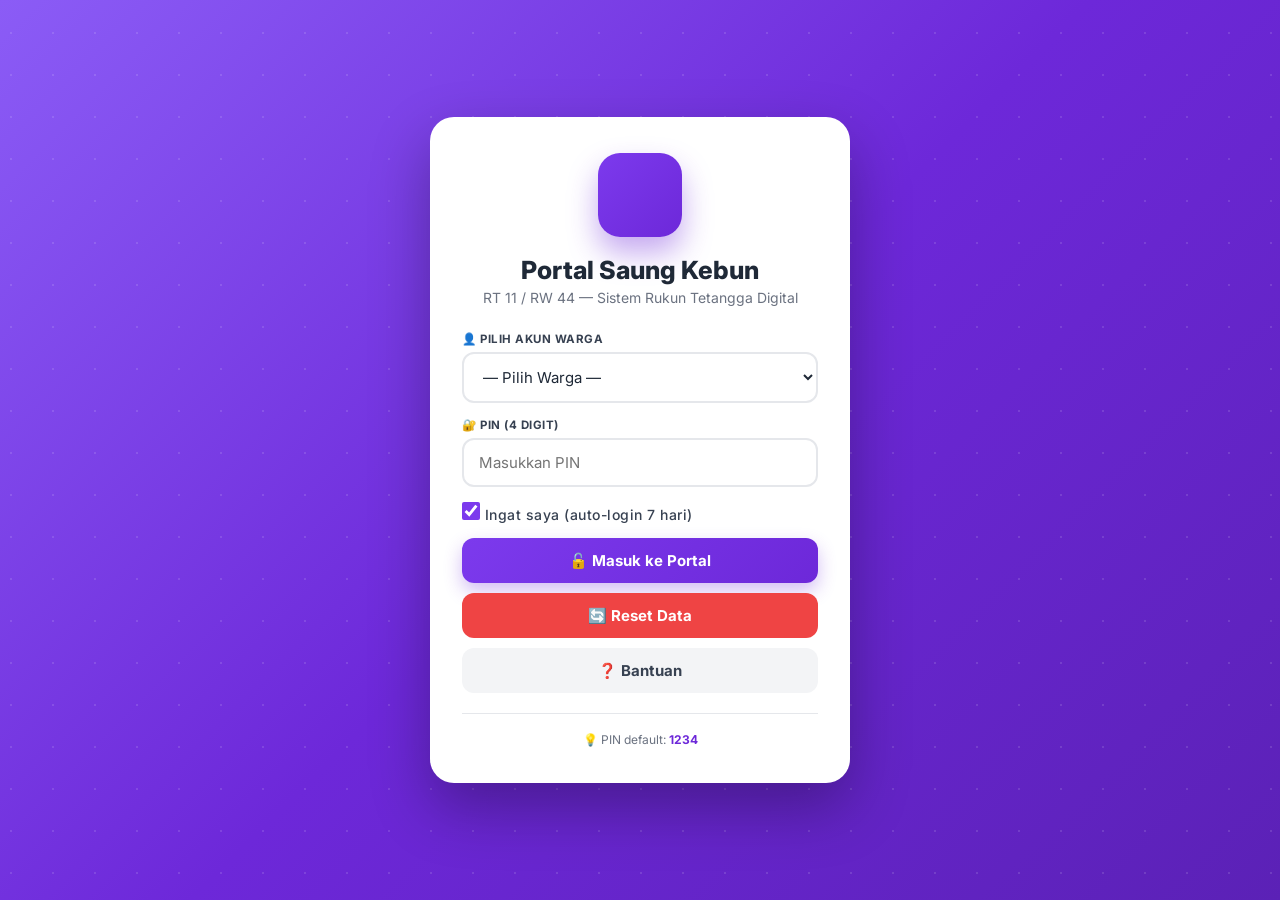
==== portal.html @ eb67bf12 "Update portal RT v4" ====
<!DOCTYPE html>
<html lang="id">
<head>
<meta charset="utf-8">
<meta name="viewport" content="width=device-width, initial-scale=1.0">
<title>Portal Saung Kebun RT 11 RW 44</title>
<link href="https://fonts.googleapis.com/css2?family=Inter:wght@400;500;600;700;800&display=swap" rel="stylesheet">
<style>
*{margin:0;padding:0;box-sizing:border-box}
:root{--p:#7C3AED;--pd:#6D28D9;--pdd:#5B21B6;--pt:#EDE9FE;--pt2:#F5F3FF;--ink:#1F2937;--ink2:#374151;--muted:#6B7280;--muted2:#9CA3AF;--line:#E5E7EB;--line2:#F3F4F6;--bg:#F4F4F8;--card:#fff;--green:#10B981;--red:#EF4444;--blue:#3B82F6;--sbw:250px}
body{font-family:'Inter',sans-serif;background:var(--bg);color:var(--ink);min-height:100vh}
button{font-family:inherit;cursor:pointer}
input,select,textarea{font-family:inherit}

/* LOGIN */
.login-page{min-height:100vh;display:flex;align-items:center;justify-content:center;background:linear-gradient(135deg,#8B5CF6,#6D28D9,#5B21B6);padding:20px;position:relative;overflow:hidden}
.login-page::before{content:"";position:absolute;inset:-50%;background:radial-gradient(circle,rgba(255,255,255,.12) 1px,transparent 1px);background-size:42px 42px;animation:gm 18s linear infinite}
@keyframes gm{to{transform:translate(42px,42px)}}
.login-container{position:relative;z-index:1;background:#fff;border-radius:24px;padding:36px 32px;max-width:420px;width:100%;box-shadow:0 25px 60px rgba(0,0,0,.3);animation:pop .5s}
@keyframes pop{from{opacity:0;transform:translateY(24px)}to{opacity:1;transform:none}}
.login-logo{width:84px;height:84px;background:linear-gradient(135deg,var(--p),var(--pd));border-radius:22px;display:flex;align-items:center;justify-content:center;margin:0 auto 18px;font-size:42px;box-shadow:0 16px 30px rgba(109,40,217,.4)}
.login-header{text-align:center;margin-bottom:26px}
.login-header h1{font-size:25px;font-weight:800}
.login-header p{color:var(--muted);font-size:14px;margin-top:4px}
.login-footer{text-align:center;margin-top:20px;padding-top:18px;border-top:1px solid var(--line);font-size:12px;color:var(--muted)}
.login-footer b{color:var(--pd)}

/* FORM */
.form-group{margin-bottom:15px}
.form-group label{display:block;font-size:11.5px;font-weight:700;color:var(--ink2);margin-bottom:6px;text-transform:uppercase;letter-spacing:.5px}
.form-group select,.form-group input,.form-group textarea{width:100%;padding:13px 15px;border:2px solid var(--line);border-radius:12px;font-size:15px;background:#fff;color:var(--ink)}
.form-group textarea{resize:vertical;min-height:60px}
.form-group select:focus,.form-group input:focus,.form-group textarea:focus{outline:none;border-color:var(--p);box-shadow:0 0 0 3px rgba(124,58,237,.15)}
.form-row{display:grid;grid-template-columns:1fr 1fr;gap:12px}
.check-label{display:flex;align-items:center;gap:9px;text-transform:none!important;font-size:14px!important;font-weight:500!important;color:var(--ink2)!important;cursor:pointer}
.check-label input{width:18px;height:18px;accent-color:var(--p)}
.btn{padding:13px 20px;border:none;border-radius:12px;font-weight:700;font-size:15px;display:inline-flex;align-items:center;justify-content:center;gap:8px;transition:all .2s}
.btn:active{transform:scale(.98)}
.btn-primary{background:linear-gradient(135deg,var(--p),var(--pd));color:#fff;box-shadow:0 8px 18px rgba(109,40,217,.3)}
.btn-danger{background:var(--red);color:#fff}
.btn-secondary{background:var(--line2);color:var(--ink2)}
.btn-success{background:var(--green);color:#fff}
.btn-warning{background:var(--p);color:#fff}
.btn-sm{padding:8px 14px;font-size:12.5px;border-radius:10px}
.btn-block{width:100%}

/* LAYOUT */
.app{display:grid;grid-template-columns:var(--sbw) 1fr;grid-template-rows:auto 1fr;min-height:100vh}
.header{grid-column:1/-1;background:linear-gradient(135deg,var(--p),var(--pd),var(--pdd));color:#fff;padding:20px 28px;display:flex;justify-content:space-between;align-items:center;box-shadow:0 4px 12px rgba(109,40,217,.2);position:relative;overflow:hidden}
.header::before{content:"";position:absolute;top:-60px;right:-40px;width:220px;height:220px;border-radius:50%;background:rgba(255,255,255,.1)}
.header-left h1{font-size:22px;font-weight:800;margin-bottom:4px;position:relative}
.header-left p{font-size:13px;opacity:.95;font-weight:600;position:relative}
.header-left .loc{font-size:12px;opacity:.88;margin-top:2px;position:relative}
.notif-btn{width:44px;height:44px;background:rgba(255,255,255,.2);backdrop-filter:blur(10px);border:none;border-radius:12px;font-size:22px;cursor:pointer;position:relative}
.notif-btn .badge{position:absolute;top:-4px;right:-4px;background:var(--red);color:#fff;width:20px;height:20px;border-radius:50%;font-size:11px;font-weight:800;display:none;align-items:center;justify-content:center;border:2px solid var(--pd)}
.notif-btn .badge.show{display:flex}

.sidebar{background:#fff;border-right:1px solid var(--line);padding:20px 0;overflow-y:auto;grid-row:2}
.sidebar-header{padding:0 20px 16px;border-bottom:1px solid var(--line);margin-bottom:12px}
.sidebar-header h2{font-size:18px;font-weight:800}
.sidebar-header p{font-size:12px;color:var(--muted);margin-top:2px}
.menu-item{display:flex;align-items:center;gap:12px;padding:12px 20px;cursor:pointer;color:var(--muted);font-weight:600;font-size:14px;transition:all .15s}
.menu-item:hover{background:var(--pt2);color:var(--ink)}
.menu-item.active{background:var(--pt);color:var(--pdd);border-right:3px solid var(--p)}
.menu-item .icon{font-size:18px;width:22px;text-align:center}

.content{padding:24px 28px;overflow-y:auto;background:var(--bg);grid-row:2}

/* CARD */
.card{background:var(--card);border-radius:16px;padding:22px;margin-bottom:16px;box-shadow:0 2px 8px rgba(0,0,0,.04);border:1px solid #ECECF3}
.card-header{display:flex;justify-content:space-between;align-items:center;margin-bottom:16px;flex-wrap:wrap;gap:10px}
.card-header h3{font-size:17px;font-weight:700;display:flex;align-items:center;gap:8px}
.card-header .link{font-size:13px;color:var(--pd);font-weight:700;cursor:pointer}
.section-title{font-size:15px;font-weight:800;color:var(--ink);margin:20px 0 12px;display:flex;align-items:center;gap:8px}
.section-title::before{content:"";width:4px;height:18px;background:linear-gradient(180deg,var(--p),var(--pdd));border-radius:3px}
.form-box{border:1px dashed #C4B5FD;border-radius:14px;padding:16px;background:var(--pt2);margin-bottom:16px}

/* FINANCE GRID */
.finance-grid{display:grid;grid-template-columns:repeat(3,1fr);gap:12px}
.finance-item{padding:16px;border-radius:12px;border:1px solid transparent}
.finance-item.green{background:#F0FDF4;border-color:#BBF7D0}
.finance-item.blue{background:#EFF6FF;border-color:#BFDBFE}
.finance-item.orange{background:#FFF7ED;border-color:#FED7AA}
.finance-item.purple{background:var(--pt);border-color:#DDD6FE}
.finance-item.red{background:#FEF2F2;border-color:#FECACA}
.finance-item .label{font-size:11px;color:var(--muted);font-weight:700;text-transform:uppercase;margin-bottom:6px}
.finance-item .value{font-size:20px;font-weight:800;color:var(--ink)}
.finance-item .icon{font-size:28px;margin-top:8px}

/* MENU GRID */
.menu-grid{display:grid;grid-template-columns:repeat(5,1fr);gap:12px}
.menu-box{display:flex;flex-direction:column;align-items:center;gap:8px;padding:16px 8px;background:#fff;border:1px solid var(--line);border-radius:14px;cursor:pointer;transition:all .2s}
.menu-box:hover{transform:translateY(-3px);box-shadow:0 6px 16px rgba(0,0,0,.08);border-color:#C4B5FD}
.menu-box .mi{width:56px;height:56px;border-radius:16px;display:flex;align-items:center;justify-content:center;font-size:26px}
.menu-box span{font-size:12px;font-weight:600;color:var(--ink2)}
.mi-1{background:linear-gradient(135deg,#DBEAFE,#BFDBFE)}
.mi-2{background:linear-gradient(135deg,#D1FAE5,#A7F3D0)}
.mi-3{background:linear-gradient(135deg,#EDE9FE,#DDD6FE)}
.mi-4{background:linear-gradient(135deg,#FEE2E2,#FECACA)}
.mi-5{background:linear-gradient(135deg,#FEF3C7,#FDE68A)}
.mi-6{background:linear-gradient(135deg,#FCE7F3,#FBCFE8)}
.mi-7{background:linear-gradient(135deg,#CCFBF1,#99F6E4)}
.mi-8{background:linear-gradient(135deg,#E0E7FF,#C7D2FE)}

/* DATA ITEM */
.data-item{display:flex;align-items:center;gap:13px;padding:14px;border:1px solid var(--line);border-radius:14px;margin-bottom:10px;background:#fff;transition:all .18s}
.data-item:hover{box-shadow:0 6px 16px rgba(0,0,0,.07);border-color:#C4B5FD}
.data-avatar{width:46px;height:46px;border-radius:13px;background:linear-gradient(135deg,var(--p),var(--pd));color:#fff;display:flex;align-items:center;justify-content:center;font-weight:800;font-size:16px;flex-shrink:0}
.data-info{flex:1;min-width:0}
.data-info .name{font-size:14.5px;font-weight:700;color:var(--ink);display:flex;align-items:center;gap:6px;flex-wrap:wrap}
.data-info .detail{font-size:12px;color:var(--muted2);margin-top:2px;line-height:1.5}
.data-info .detail b{color:var(--ink2);font-weight:600}
.data-actions{display:flex;gap:6px;flex-shrink:0}
.data-actions button{padding:7px 11px;border:none;border-radius:9px;font-size:13px;font-weight:700}
.btn-edit{background:#EDE9FE;color:var(--pdd)}
.btn-del{background:#FEE2E2;color:#DC2626}
.pin-tag{font-size:9.5px;color:var(--green);font-weight:800;background:#D1FAE5;padding:2px 7px;border-radius:8px}

/* BADGE */
.badge{display:inline-block;padding:4px 10px;border-radius:20px;font-size:11px;font-weight:700}
.b-green{background:#D1FAE5;color:#065F46}
.b-yellow{background:#FEF3C7;color:#92400E}
.b-red{background:#FEE2E2;color:#991B1B}
.b-blue{background:#DBEAFE;color:#1E40AF}
.b-gray{background:#F1F5F9;color:#475569}
.b-purple{background:var(--pt);color:var(--pdd)}

/* ROW */
.row-item{display:flex;justify-content:space-between;align-items:center;padding:13px 0;border-bottom:1px solid var(--line2)}
.row-item:last-child{border-bottom:none}
.row-item .ri-title{font-size:14px;font-weight:600}
.row-item .ri-meta{font-size:12px;color:var(--muted2);margin-top:2px}
.row-item .ri-amt{font-weight:800;font-size:14.5px}
.amt-in{color:var(--green)}.amt-out{color:var(--red)}

/* VOTING */
.voting-option{padding:11px 14px;background:#FAFAFF;border:2px solid var(--line);border-radius:11px;margin-bottom:7px;cursor:pointer;display:flex;justify-content:space-between;align-items:center}
.voting-option:hover{border-color:var(--p);background:var(--pt)}
.vbar{height:7px;background:#E5E7EB;border-radius:4px;overflow:hidden;margin:0 0 9px}
.vbar>div{height:100%;background:linear-gradient(90deg,var(--p),var(--pd));transition:width .6s}

/* PROGRESS */
.progress{height:10px;background:#E5E7EB;border-radius:5px;overflow:hidden;margin-top:10px}
.progress>div{height:100%;background:linear-gradient(90deg,var(--p),var(--pd));transition:width .8s}

/* EMPTY */
.empty{text-align:center;padding:46px 20px;color:var(--muted2)}
.empty-icon{font-size:50px;margin-bottom:12px;opacity:.45}

/* TOAST */
.toast{position:fixed;top:22px;left:50%;transform:translateX(-50%) translateY(-130px);background:var(--pd);color:#fff;padding:14px 24px;border-radius:13px;font-size:14px;font-weight:700;z-index:4000;opacity:0;transition:all .4s;box-shadow:0 14px 30px rgba(0,0,0,.25);max-width:90vw;text-align:center}
.toast.show{opacity:1;transform:translateX(-50%) translateY(0)}
.toast.error{background:var(--red)}.toast.info{background:var(--blue)}

/* MODAL */
.modal{position:fixed;inset:0;background:rgba(15,23,42,.55);backdrop-filter:blur(6px);display:none;align-items:center;justify-content:center;z-index:1000;padding:18px}
.modal.active{display:flex}
.modal-content{background:#fff;border-radius:22px;padding:24px;max-width:520px;width:100%;max-height:88vh;overflow-y:auto;animation:ms .3s}
@keyframes ms{from{opacity:0;transform:translateY(26px)}to{opacity:1;transform:none}}
.modal-header{display:flex;justify-content:space-between;align-items:center;margin-bottom:18px}
.modal-header h3{font-size:18px;font-weight:800}
.modal-close{background:var(--line2);border:none;width:34px;height:34px;border-radius:50%;font-size:17px;color:var(--ink2)}

/* INFO BOX */
.info-box{background:var(--pt);border:1px solid #DDD6FE;border-radius:14px;padding:16px;margin-bottom:16px}
.info-box.green{background:#F0FDF4;border-color:#BBF7D0}
.info-box-header{display:flex;justify-content:space-between;align-items:center;margin-bottom:10px;flex-wrap:wrap;gap:8px}
.info-box-header h4{font-size:14px;font-weight:700}
.info-box-header button{background:#fff;border:1px solid #DDD6FE;padding:6px 12px;border-radius:8px;font-size:11px;font-weight:700;color:var(--pd)}
.bank-info{background:#fff;border-radius:10px;padding:12px 14px;border:1px solid #DDD6FE}
.bank-info .bn{font-size:12px;color:var(--muted)}
.bank-info .acc{font-size:17px;font-weight:800;font-family:'Courier New',monospace}
.bank-info .an{font-size:12px;color:var(--muted);margin-top:3px}
.info-box .note{font-size:11.5px;color:var(--muted);margin-top:8px}

/* SEARCH */
.search-box{position:relative;margin-bottom:14px}
.search-box input{width:100%;padding:12px 16px 12px 44px;border:2px solid var(--line);border-radius:12px;font-size:14px}
.search-box input:focus{outline:none;border-color:var(--p)}
.search-box .si{position:absolute;left:15px;top:50%;transform:translateY(-50%);font-size:17px;opacity:.5}

/* FILTER/ACTION */
.filter-row{display:flex;gap:8px;margin-bottom:14px;flex-wrap:wrap}
.filter-row select{flex:1;min-width:140px;padding:11px 12px;border:2px solid var(--line);border-radius:11px;font-size:13px;background:#fff}
.action-row{display:flex;gap:8px;margin-bottom:18px;flex-wrap:wrap}
.action-btn{flex:1;min-width:110px;padding:12px;border:none;border-radius:11px;font-weight:700;font-size:13px;display:flex;align-items:center;justify-content:center;gap:6px}
.action-btn:active{transform:scale(.96)}
.action-btn.add{background:linear-gradient(135deg,var(--p),var(--pd));color:#fff}
.action-btn.reset{background:var(--line2);color:var(--ink2)}
.action-btn.pdf{background:var(--red);color:#fff}

/* PHOTO UPLOAD */
.photo-upload-area{border:2px dashed #C4B5FD;border-radius:12px;padding:18px;text-align:center;cursor:pointer;background:#fff}
.photo-upload-area:hover{border-color:var(--p);background:var(--pt2)}
.photo-upload-area input{display:none}
.photo-upload-area .ui{font-size:30px;margin-bottom:6px}
.photo-upload-area .ut{font-size:13px;color:var(--muted);font-weight:600}
.photo-preview-grid{display:grid;grid-template-columns:repeat(auto-fill,minmax(90px,1fr));gap:10px;margin-top:12px}
.photo-preview-item{position:relative;aspect-ratio:1;border-radius:10px;overflow:hidden;border:2px solid var(--line)}
.photo-preview-item img{width:100%;height:100%;object-fit:cover;cursor:pointer}
.photo-preview-item .rp{position:absolute;top:4px;right:4px;width:24px;height:24px;background:var(--red);color:#fff;border:none;border-radius:50%;font-size:13px;font-weight:700}
.photo-count{font-size:11px;color:var(--muted);margin-top:8px;font-weight:600}

/* RIWAYAT STATS */
.riwayat-stats{display:grid;grid-template-columns:repeat(3,1fr);gap:10px;margin-bottom:16px}
.riwayat-stat{padding:12px;border-radius:12px;text-align:center}
.riwayat-stat .rv{font-size:18px;font-weight:800}
.riwayat-stat .rl{font-size:10px;color:var(--muted);font-weight:700;text-transform:uppercase;margin-top:2px}
.riwayat-stat.green{background:#F0FDF4;border:1px solid #BBF7D0}
.riwayat-stat.yellow{background:#FFFBEB;border:1px solid #FDE68A}
.riwayat-stat.red{background:#FEF2F2;border:1px solid #FECACA}

/* QRIS BOX */
.qris-box{background:#fff;border:2px dashed #C4B5FD;border-radius:14px;padding:20px;text-align:center;margin:12px 0}
.qris-box img{max-width:200px;max-height:200px;border-radius:10px}

/* PAGE */
.page{display:none}
.page.active{display:block;animation:fadein .25s}
@keyframes fadein{from{opacity:0;transform:translateY(6px)}to{opacity:1;transform:none}}

/* LIGHTBOX */
.lightbox{position:fixed;inset:0;background:rgba(0,0,0,.92);display:none;align-items:center;justify-content:center;z-index:6000;padding:20px}
.lightbox.active{display:flex}
.lightbox img{max-width:100%;max-height:88vh;border-radius:14px}
.lightbox .lb-close{position:absolute;top:18px;right:18px;background:#fff;border:none;padding:10px 18px;border-radius:10px;font-weight:800}

/* LOADING */
.loading{position:fixed;inset:0;background:var(--bg);display:flex;align-items:center;justify-content:center;z-index:5000;flex-direction:column}
.spinner{width:50px;height:50px;border:4px solid var(--pt);border-top-color:var(--p);border-radius:50%;animation:sp .9s linear infinite}
@keyframes sp{to{transform:rotate(360deg)}}

/* RESPONSIVE */
@media(max-width:900px){
  .app{grid-template-columns:1fr}
  .sidebar{display:none}
  .finance-grid{grid-template-columns:1fr 1fr}
  .menu-grid{grid-template-columns:repeat(3,1fr)}
  .header{padding:16px}
  .header-left h1{font-size:18px}
  .content{padding:16px}
}
@media(max-width:500px){
  .finance-grid{grid-template-columns:1fr}
  .menu-grid{grid-template-columns:repeat(2,1fr)}
  .form-row{grid-template-columns:1fr}
  .riwayat-stats{grid-template-columns:1fr}
}

@media print{
  .sidebar,.notif-btn,.action-row,.filter-row,.search-box,.info-box,.data-actions,.toast,.modal,.form-box{display:none!important}
  body,.app,.content{background:#fff!important}
  .header{background:#fff!important;color:#000!important;border-bottom:2px solid #000;padding:0 0 12px!important}
  .card{box-shadow:none!important;border:1px solid #ddd!important;break-inside:avoid}
  .content{padding:0!important;max-width:100%!important}
}
</style>
</head>
<body>

<!-- LOGIN -->
<div class="login-page" id="loginPage">
  <div class="login-container">
    <div class="login-logo">️</div>
    <div class="login-header"><h1>Portal Saung Kebun</h1><p>RT 11 / RW 44 — Sistem Rukun Tetangga Digital</p></div>
    <div class="form-group"><label>👤 Pilih Akun Warga</label><select id="loginWarga"><option value="">— Memuat —</option></select></div>
    <div class="form-group"><label>🔐 PIN (4 digit)</label><input type="password" id="loginPin" placeholder="Masukkan PIN" maxlength="4" inputmode="numeric" oninput="this.value=this.value.replace(/[^0-9]/g,'')"></div>
    <div class="form-group"><label class="check-label"><input type="checkbox" id="rememberMe" checked> Ingat saya (auto-login 7 hari)</label></div>
    <button class="btn btn-primary btn-block" onclick="doLogin()">🔓 Masuk ke Portal</button>
    <button class="btn btn-danger btn-block" style="margin-top:10px" onclick="resetData()">🔄 Reset Data</button>
    <button class="btn btn-secondary btn-block" style="margin-top:10px" onclick="showHelp()">❓ Bantuan</button>
    <div class="login-footer">💡 PIN default: <b>1234</b></div>
  </div>
</div>

<!-- APP -->
<div class="app" id="app" style="display:none">
  <div class="header">
    <div class="header-left">
      <h1 id="hRole">—</h1>
      <p id="hName">—</p>
      <div class="loc"> Saung Kebun · RT 11 / RW 44</div>
    </div>
    <button class="notif-btn" onclick="showNotif()">🔔<span class="badge" id="notifBadge">0</span></button>
  </div>

  <div class="sidebar">
    <div class="sidebar-header"><h2>️ Saung Kebun</h2><p>RT 11 / RW 44</p></div>
    <div class="menu-item active" data-page="home" onclick="showPage('home',this)"><span class="icon">🏠</span>Beranda</div>
    <div class="menu-item" data-page="warga" onclick="showPage('warga',this)"><span class="icon">👥</span>Warga</div>
    <div class="menu-item" data-page="iuran" onclick="showPage('iuran',this)"><span class="icon">✅</span>Iuran</div>
    <div class="menu-item" data-page="keuangan" onclick="showPage('keuangan',this)"><span class="icon">💰</span>Keuangan</div>
    <div class="menu-item" data-page="setoran" onclick="showPage('setoran',this)"><span class="icon"></span>Setoran</div>
    <div class="menu-item" data-page="pengumuman" onclick="showPage('pengumuman',this)"><span class="icon">📢</span>Pengumuman</div>
    <div class="menu-item" data-page="pengaduan" onclick="showPage('pengaduan',this)"><span class="icon">🚨</span>Pengaduan</div>
    <div class="menu-item" data-page="ronda" onclick="showPage('ronda',this)"><span class="icon">️</span>Ronda</div>
    <div class="menu-item" data-page="surat" onclick="showPage('surat',this)"><span class="icon">✉️</span>Surat</div>
    <div class="menu-item" data-page="tamu" onclick="showPage('tamu',this)"><span class="icon"></span>Tamu</div>
    <div class="menu-item" data-page="voting" onclick="showPage('voting',this)"><span class="icon">🗳️</span>Voting</div>
    <div class="menu-item" data-page="akun" onclick="showPage('akun',this)"><span class="icon">⚙️</span>Akun</div>
  </div>

  <div class="content" id="content">

    <!-- BERANDA -->
    <div class="page active" id="page-home">
      <div class="card">
        <div style="display:flex;justify-content:space-between;align-items:flex-start;gap:14px">
          <div style="flex:1">
            <span class="badge b-purple" id="annCategory">Pengumuman</span>
            <h2 style="font-size:20px;font-weight:800;margin:10px 0" id="annTitle">—</h2>
            <p style="font-size:14px;color:#6B7280;line-height:1.6;margin-bottom:12px" id="annDesc">—</p>
            <div style="font-size:12px;color:#9CA3AF;font-weight:600" id="annDate">—</div>
          </div>
          <div style="font-size:52px;opacity:.18">📢</div>
        </div>
        <div style="display:flex;justify-content:flex-end;margin-top:14px;padding-top:14px;border-top:1px solid var(--line2)">
          <button class="btn btn-sm btn-warning" onclick="showAnnouncementDetail()">Lihat Detail →</button>
        </div>
      </div>

      <div class="card">
        <div class="card-header"><h3>💰 Ringkasan Keuangan</h3><span class="link" onclick="showPage('keuangan',document.querySelector('[data-page=keuangan]'))">Laporan →</span></div>
        <div class="finance-grid">
          <div class="finance-item green"><div class="label">Saldo Kas</div><div class="value" id="hSaldo">Rp 0</div><div class="icon">💵</div></div>
          <div class="finance-item blue"><div class="label">Pemasukan</div><div class="value" id="hMasuk">Rp 0</div><div class="icon">⬆️</div></div>
          <div class="finance-item orange"><div class="label">Pengeluaran</div><div class="value" id="hKeluar">Rp 0</div><div class="icon">⬇️</div></div>
        </div>
      </div>

      <div class="card">
        <div class="card-header"><h3>📊 Statistik Warga</h3></div>
        <div class="finance-grid">
          <div class="finance-item purple"><div class="label">Total Warga</div><div class="value" id="hWarga">0</div><div class="icon">👥</div></div>
          <div class="finance-item green"><div class="label">Iuran Lunas</div><div class="value" id="hIuran">0/0</div><div class="icon">✅</div></div>
          <div class="finance-item red"><div class="label">Pengaduan Aktif</div><div class="value" id="hLapor">0</div><div class="icon">🚨</div></div>
        </div>
        <div style="margin-top:14px">
          <div style="display:flex;justify-content:space-between;font-size:12px;font-weight:700;color:var(--ink2);margin-bottom:6px"><span>Progress Iuran Bulan Ini</span><span id="hIuranPct">0%</span></div>
          <div class="progress"><div id="hIuranBar" style="width:0%"></div></div>
        </div>
      </div>

      <div class="section-title">Menu Cepat</div>
      <div class="menu-grid" id="homeMenu"></div>
    </div>

    <!-- WARGA -->
    <div class="page" id="page-warga">
      <div class="card">
        <div class="card-header"><h3> Data Warga <span class="badge b-blue" id="wargaCount">0</span></h3><button class="btn btn-sm btn-primary" onclick="showWargaForm()">＋ Tambah</button></div>
        <div class="search-box"><span class="si">🔍</span><input type="text" id="searchWarga" placeholder="Cari nama, blok, jabatan..." oninput="renderWargaList()"></div>
        <div id="wargaList"></div>
      </div>
    </div>

    <!-- IURAN -->
    <div class="page" id="page-iuran">
      <div class="card">
        <div class="card-header"><h3>✅ Status Iuran Warga</h3><button class="btn btn-sm btn-secondary" onclick="ubahNominalIuran()">✏️ Ubah Nominal</button></div>
        <div class="info-box green">
          <div class="info-box-header"><h4>💡 Info</h4><button onclick="showPage('setoran',document.querySelector('[data-page=setoran]'))">💰 Setor</button></div>
          <p class="note">Nominal: <b id="iuranNominalLabel">Rp 50.000</b>/bulan</p>
        </div>
        <div class="filter-row"><select id="iuranBulan" onchange="renderIuranList()"></select></div>
        <div id="iuranList"></div>
      </div>
    </div>

    <!-- KEUANGAN -->
    <div class="page" id="page-keuangan">
      <div class="card">
        <div class="card-header"><h3>💰 Keuangan</h3><span class="link" onclick="showRekeningSettings()" id="rekeningLink" style="display:none">⚙️ Pengaturan Rekening</span></div>
        <div class="filter-row">
          <select id="filterBulan" onchange="applyFilter()"></select>
          <select id="filterPeriode" onchange="applyFilter()"><option value="bulan">Per Bulan</option><option value="semua">Semua</option></select>
        </div>
        <div class="action-row">
          <button class="action-btn add" onclick="showTambahTransaksi()">＋ Tambah</button>
          <button class="action-btn reset" onclick="resetFilter()">🔄 Reset</button>
          <button class="action-btn pdf" onclick="window.print()">📄 PDF</button>
        </div>
        <div class="info-box">
          <div class="info-box-header"><h4>💳 Rekening Iuran</h4><button onclick="salinRekening()"> Salin</button></div>
          <div class="bank-info"><div class="bn" id="bankName">Bank Mandiri</div><div class="acc" id="bankAcc">123-00-456789-0</div><div class="an" id="bankAn">A/N Kas RT 11 Saung Kebun</div></div>
          <div id="qrisDisplay" style="display:none;margin-top:10px"><div style="font-size:12px;color:var(--muted);margin-bottom:6px">QRIS:</div><img id="qrisImg" style="max-width:150px;border-radius:8px"></div>
        </div>
        <div class="finance-grid">
          <div class="finance-item green"><div class="label">Saldo</div><div class="value" id="kSaldo">Rp 0</div></div>
          <div class="finance-item blue"><div class="label">Masuk</div><div class="value" id="kMasuk">Rp 0</div></div>
          <div class="finance-item orange"><div class="label">Keluar</div><div class="value" id="kKeluar">Rp 0</div></div>
        </div>
      </div>
      <div class="card"><div class="card-header"><h3>📊 Mutasi Kas</h3></div><div id="mutasiList"></div></div>
    </div>

    <!-- SETORAN -->
    <div class="page" id="page-setoran">
      <div class="card">
        <div class="card-header"><h3>📤 Setoran Online</h3></div>
        <div class="info-box">
          <div class="info-box-header"><h4>💳 Transfer</h4><button onclick="salinRekening()">📋 Salin</button></div>
          <div class="bank-info"><div class="bn" id="bankName2">Bank Mandiri</div><div class="acc" id="bankAcc2">123-00-456789-0</div><div class="an" id="bankAn2">A/N Kas RT 11</div></div>
          <div id="qrisDisplay2" style="display:none;margin-top:10px"><div style="font-size:12px;color:var(--muted);margin-bottom:6px">QRIS:</div><img id="qrisImg2" style="max-width:150px;border-radius:8px"></div>
        </div>
        <div class="form-box">
          <div class="section-title" style="margin-top:0">Form Setoran</div>
          <div class="form-row">
            <div class="form-group"><label>Bulan</label><select id="setorBulan"></select></div>
            <div class="form-group"><label>Nominal</label><input type="number" id="setorNominal" value="50000" min="1000"></div>
          </div>
          <div class="form-group"><label>Metode</label><select id="setorMetode"><option>Transfer Bank</option><option>E-Wallet</option><option>QRIS</option><option>Tunai</option></select></div>
          <div class="form-group"><label>No. Referensi</label><input type="text" id="setorRef" placeholder="TRX..."></div>
          <div class="form-group">
            <label>📷 Bukti (multi-foto)</label>
            <div class="photo-upload-area" onclick="document.getElementById('setorBukti').click()">
              <div class="ui">📷</div><div class="ut">Klik untuk pilih foto</div>
              <input type="file" id="setorBukti" accept="image/*" multiple onchange="handleMultiplePhotos(this)">
            </div>
            <div class="photo-preview-grid" id="buktiPreviewGrid"></div>
            <div class="photo-count" id="photoCount">0 foto</div>
          </div>
          <div class="form-group"><label>Catatan</label><textarea id="setorCatatan" rows="2"></textarea></div>
          <button class="btn btn-primary btn-block" onclick="submitSetoran()">📤 Kirim</button>
        </div>
      </div>
      <div class="card">
        <div class="card-header"><h3>📋 Riwayat Saya</h3></div>
        <div class="riwayat-stats">
          <div class="riwayat-stat green"><div class="rv" id="rsLunas">0</div><div class="rl">OK</div></div>
          <div class="riwayat-stat yellow"><div class="rv" id="rsPending">0</div><div class="rl">Pending</div></div>
          <div class="riwayat-stat red"><div class="rv" id="rsDitolak">0</div><div class="rl">Ditolak</div></div>
        </div>
        <div id="riwayatList"></div>
      </div>
      <div class="card" id="konfirmasiCard" style="display:none">
        <div class="card-header"><h3>⏳ Konfirmasi <span class="badge b-yellow" id="pendingCount">0</span></h3></div>
        <div id="konfirmasiList"></div>
      </div>
    </div>

    <!-- PENGUMUMAN -->
    <div class="page" id="page-pengumuman">
      <div class="card">
        <div class="card-header"><h3>📢 Pengumuman</h3><button class="btn btn-sm btn-primary" onclick="showPengumumanForm()">＋ Tambah</button></div>
        <div id="pengumumanList"></div>
      </div>
    </div>

    <!-- PENGADUAN -->
    <div class="page" id="page-pengaduan">
      <div class="card">
        <div class="card-header"><h3>🚨 Pengaduan</h3><button class="btn btn-sm btn-primary" onclick="showLaporForm()">＋ Lapor</button></div>
        <div id="pengaduanList"></div>
      </div>
    </div>

    <!-- RONDA -->
    <div class="page" id="page-ronda">
      <div class="card">
        <div class="card-header"><h3>🛡️ Ronda</h3><button class="btn btn-sm btn-primary" onclick="showRondaForm()">＋ Tambah</button></div>
        <div id="rondaList"></div>
      </div>
    </div>

    <!-- SURAT -->
    <div class="page" id="page-surat">
      <div class="card">
        <div class="card-header"><h3>✉️ Surat</h3><button class="btn btn-sm btn-primary" onclick="showSuratForm()">＋ Ajukan</button></div>
        <div id="suratList"></div>
      </div>
    </div>

    <!-- TAMU -->
    <div class="page" id="page-tamu">
      <div class="card">
        <div class="card-header"><h3>👤 Tamu</h3><button class="btn btn-sm btn-primary" onclick="showTamuForm()">＋ Tambah</button></div>
        <div id="tamuList"></div>
      </div>
    </div>

    <!-- VOTING -->
    <div class="page" id="page-voting">
      <div class="card">
        <div class="card-header"><h3>🗳️ Voting</h3><button class="btn btn-sm btn-primary" onclick="showVotingForm()">＋ Buat</button></div>
        <div id="votingList"></div>
      </div>
    </div>

    <!-- AKUN -->
    <div class="page" id="page-akun">
      <div class="card">
        <div class="card-header"><h3>⚙️ Akun</h3><button class="btn btn-sm btn-secondary" onclick="editProfil()">️ Edit Profil</button></div>
        <div id="akunInfo"></div>
        <button class="btn btn-danger btn-block" style="margin-top:16px" onclick="doLogout()">🚪 Keluar</button>
      </div>
      <div class="card" id="backupCard" style="display:none">
        <div class="card-header"><h3>💾 Backup & Restore Database</h3></div>
        <p style="font-size:13px;color:var(--muted);margin-bottom:14px">Download semua data sebagai file JSON untuk backup, atau restore dari file backup.</p>
        <div style="display:flex;gap:10px;flex-wrap:wrap">
          <button class="btn btn-primary" onclick="downloadBackup()">📥 Download Backup</button>
          <button class="btn btn-secondary" onclick="document.getElementById('restoreFile').click()">📤 Restore Backup</button>
          <input type="file" id="restoreFile" accept=".json" style="display:none" onchange="restoreBackup(event)">
        </div>
      </div>
    </div>

  </div>
</div>

<div class="toast" id="toast"></div>
<div class="modal" id="modal"><div class="modal-content" id="modalContent"></div></div>
<div class="lightbox" id="lightbox" onclick="this.classList.remove('active')"><button class="lb-close" onclick="event.stopPropagation();document.getElementById('lightbox').classList.remove('active')">✕</button><img id="lightboxImg" src="" alt="bukti"></div>
<div class="loading" id="loading"><div class="spinner"></div><p>Memuat...</p></div>

<script>
/* ================= DATA DEFAULT ================= */
const defaultData={
  rt:{nama:'Portal Saung Kebun RT 11 RW 44',iuranNominal:50000,bank:{nama:'Bank Mandiri',rek:'123-00-456789-0',an:'Kas RT 11 Saung Kebun'},qris:null},
  warga:[
    {id:'W001',nama:'Dirham Rozi',blok:'A01',hp:'081234567890',gol:'Ketua RT',status:'Tetap',pekerjaan:'Wiraswasta',pin:'1234'},
    {id:'W002',nama:'Siti Rahayu',blok:'A02',hp:'081234567891',gol:'Sekretaris',status:'Tetap',pekerjaan:'Ibu Rumah Tangga',pin:'1234'},
    {id:'W003',nama:'Agus Prasetyo',blok:'A03',hp:'081234567892',gol:'Bendahara',status:'Tetap',pekerjaan:'Karyawan Swasta',pin:'1234'},
    {id:'W004',nama:'Dedi Mulyawan',blok:'A04',hp:'081234567893',gol:'Anggota Keamanan',status:'Tetap',pekerjaan:'PNS',pin:'1234'},
    {id:'W005',nama:'Rina Wulandari',blok:'A05',hp:'081234567894',gol:'Warga',status:'Tetap',pekerjaan:'Guru',pin:'1234'}
  ],
  iuran:[{id:'I001',wargaId:'W001',bulan:'2026-10',nominal:50000,status:'Lunas',tgl:'2026-10-01'},{id:'I002',wargaId:'W002',bulan:'2026-10',nominal:50000,status:'Lunas',tgl:'2026-10-02'}],
  kas:[{id:'K001',tgl:'2026-10-01',tipe:'Masuk',kat:'Iuran Warga',urai:'Iuran Oktober - Ketua RT',nominal:50000},{id:'K002',tgl:'2026-10-02',tipe:'Masuk',kat:'Iuran Warga',urai:'Iuran Oktober - Sekretaris',nominal:50000},{id:'K003',tgl:'2026-10-05',tipe:'Masuk',kat:'Donasi',urai:'Donasi warga',nominal:200000},{id:'K004',tgl:'2026-10-10',tipe:'Keluar',kat:'Kebersihan',urai:'Beli sapu',nominal:150000},{id:'K005',tgl:'2026-10-15',tipe:'Keluar',kat:'Keamanan',urai:'Lampu pos ronda',nominal:85000}],
  setoran:[],
  pengumuman:[{id:'P001',judul:'Selamat Datang',kat:'Pengumuman',isi:'Portal RT 11 RW 44 resmi diluncurkan dengan tema ungu.',tgl:'2026-10-01',pin:true,oleh:'Ketua RT'}],
  lapor:[{id:'L001',wargaId:'W005',kat:'Infrastruktur',judul:'Jalan berlubang',isi:'Lubang di blok A',status:'Baru',prio:'Sedang',tgl:'2026-10-01'}],
  tamu:[{id:'T001',nama:'Budi Santoso',asal:'Jakarta',alamat:'A01',keperluan:'Kunjungan',penjamin:'Dirham Rozi',tglMasuk:'2026-10-01',tglKeluar:'2026-10-05',status:'Selesai'}],
  surat:[{id:'S001',wargaId:'W001',jenis:'Surat Domisili',keperluan:'Sekolah anak',status:'Selesai',tgl:'2026-10-01',noSurat:'001/RT11/X/2026'}],
  voting:[{id:'V001',pertanyaan:'Kapan kerja bakti?',pilihan:[{text:'Sabtu pagi',votes:3},{text:'Minggu pagi',votes:5},{text:'Sabtu sore',votes:2}],status:'Aktif',tgl:'2026-10-01',createdBy:'W001'}],
  ronda:[{id:'R001',tgl:'2026-10-06',shift:'Malam',waktu:'22.00-02.00',petugas:'Dedi Mulyawan',blok:'A04',catatan:'Patroli rutin'}]
};

/* ================= STATE & UTIL ================= */
let appData,currentUser=null,currentPage='home',uploadedPhotos=[];
const $=id=>document.getElementById(id);
const esc=s=>String(s==null?'':s).replace(/&/g,'&amp;').replace(/</g,'&lt;').replace(/>/g,'&gt;').replace(/"/g,'&quot;');
const rp=n=>'Rp '+Number(n||0).toLocaleString('id-ID');
const BULAN=['Januari','Februari','Maret','April','Mei','Juni','Juli','Agustus','September','Oktober','November','Desember'];
const tglIndo=s=>{if(!s)return'-';const d=new Date(s);return isNaN(d)?s:d.getDate()+' '+BULAN[d.getMonth()]+' '+d.getFullYear();};
const tglPendek=s=>{if(!s)return'-';const d=new Date(s);return isNaN(d)?s:d.getDate()+' '+BULAN[d.getMonth()].slice(0,3)+' '+d.getFullYear();};
const uid=p=>p+Date.now().toString(36)+Math.random().toString(36).substr(2,5);
const today=()=>new Date().toISOString().split('T')[0];
const bulanIni=()=>{const d=new Date();return d.getFullYear()+'-'+String(d.getMonth()+1).padStart(2,'0');};
const labelBulan=k=>{if(!k)return'-';const[y,m]=k.split('-');return BULAN[+m-1]+' '+y;};
const initials=n=>String(n||'?').trim().split(/\s+/).map(x=>x[0]).join('').substr(0,2).toUpperCase();
const roleLevel=r=>({'Ketua RT':4,'Bendahara':3,'Sekretaris':3,'Anggota Keamanan':2,'Warga':1}[r]||1);
const isStaff=()=>currentUser&&roleLevel(currentUser.gol)>=3;
const isBendahara=()=>currentUser&&currentUser.gol==='Bendahara';
const emptyState=(i,t)=>`<div class="empty"><div class="empty-icon">${i}</div><p>${esc(t)}</p></div>`;
const showToast=(m,t='success')=>{const e=$('toast');e.textContent=(t==='error'?'❌ ':t==='info'?'ℹ️ ':'✅ ')+m;e.className='toast show '+t;clearTimeout(showToast._t);showToast._t=setTimeout(()=>e.className='toast',3200);};
const openModal=h=>{$('modalContent').innerHTML=h;$('modal').classList.add('active');};
const closeModal=()=>$('modal').classList.remove('active');
const viewBukti=s=>{$('lightboxImg').src=s;$('lightbox').classList.add('active');};
const loadData=()=>{try{const d=localStorage.getItem('saungkebon_v5');appData=d?JSON.parse(d):JSON.parse(JSON.stringify(defaultData));if(!d)saveData();}catch(e){appData=JSON.parse(JSON.stringify(defaultData));}};
const saveData=()=>{try{localStorage.setItem('saungkebon_v5',JSON.stringify(appData));}catch(e){}};
const normalize=()=>{if(!appData.rt)appData.rt=defaultData.rt;if(!appData.rt.bank)appData.rt.bank=defaultData.rt.bank;if(appData.rt.iuranNominal==null)appData.rt.iuranNominal=50000;if(!appData.rt.qris)appData.rt.qris=null;if(!Array.isArray(appData.warga))appData.warga=[];appData.warga.forEach(w=>{if(!w.pin)w.pin='1234';});['iuran','kas','setoran','pengumuman','lapor','tamu','surat','voting','ronda'].forEach(k=>{if(!Array.isArray(appData[k]))appData[k]=[];});};

/* ================= AUTH ================= */
const populateLoginWarga=()=>$('loginWarga').innerHTML='<option value="">— Pilih Warga —</option>'+(appData.warga||[]).map(w=>`<option value="${w.id}">${esc(w.nama)} (${esc(w.gol)}) · Blok ${esc(w.blok)}</option>`).join('');
function doLogin(){const id=$('loginWarga').value,pin=$('loginPin').value.trim();if(!id)return showToast('Pilih akun','error');if(!/^\d{4}$/.test(pin))return showToast('PIN 4 digit','error');const w=appData.warga.find(x=>x.id===id);if(!w)return showToast('Akun tidak ada','error');if(pin!==(w.pin||'1234'))return showToast('PIN salah!','error');currentUser=w;if($('rememberMe').checked)localStorage.setItem('rtku_sess',JSON.stringify({id:w.id,t:Date.now(),p:currentPage}));enterApp();showToast('Selamat datang, '+w.nama.split(' ')[0]+'!');}
function enterApp(){$('loginPage').style.display='none';$('app').style.display='grid';$('loading').style.display='none';$('hRole').textContent=currentUser.gol;$('hName').textContent=currentUser.nama;buildHomeMenu();updateRekeningLink();showPage('home',document.querySelector('[data-page=home]'));}
function doLogout(){if(!confirm('Yakin keluar?'))return;currentUser=null;localStorage.removeItem('rtku_sess');$('loginPage').style.display='flex';$('app').style.display='none';$('loginPin').value='';}
function resetData(){if(!confirm('⚠️ Reset semua data?'))return;if(!confirm('Yakin 100%?'))return;appData=JSON.parse(JSON.stringify(defaultData));saveData();populateLoginWarga();showToast('Data direset! PIN: 1234');}
function showHelp(){alert('LOGIN:\n1. Pilih nama\n2. PIN: 1234\n3. Masuk\n\nHak akses:\n• Ketua RT/Bendahara: semua fitur + backup + edit rekening\n• Warga biasa: setor, lapor, surat, voting');}

/* ================= NAV ================= */
const PAGES=['home','warga','iuran','keuangan','setoran','pengumuman','pengaduan','ronda','surat','tamu','voting','akun'];
const NAV=[{id:'home',i:'🏠',l:'Beranda'},{id:'warga',i:'👥',l:'Warga'},{id:'iuran',i:'✅',l:'Iuran'},{id:'keuangan',i:'💰',l:'Keuangan'},{id:'setoran',i:'📤',l:'Setoran'},{id:'pengumuman',i:'📢',l:'Pengumuman'},{id:'pengaduan',i:'🚨',l:'Pengaduan'},{id:'ronda',i:'🛡️',l:'Ronda'},{id:'surat',i:'✉️',l:'Surat'},{id:'tamu',i:'👤',l:'Tamu'},{id:'voting',i:'️',l:'Voting'},{id:'akun',i:'⚙️',l:'Akun'}];
function buildHomeMenu(){const cls={warga:'mi-1',iuran:'mi-2',keuangan:'mi-3',setoran:'mi-8',pengumuman:'mi-5',pengaduan:'mi-4',ronda:'mi-3',surat:'mi-7',tamu:'mi-6',voting:'mi-2'};$('homeMenu').innerHTML=NAV.filter(n=>n.id!=='home'&&n.id!=='akun').map(n=>`<div class="menu-box" onclick="showPage('${n.id}',document.querySelector('[data-page=${n.id}]'))"><div class="mi ${cls[n.id]||'mi-1'}">${n.i}</div><span>${n.l}</span></div>`).join('');}
function showPage(p,el){if(!PAGES.includes(p))p='home';currentPage=p;document.querySelectorAll('.page').forEach(x=>x.classList.remove('active'));const t=$('page-'+p);if(t)t.classList.add('active');document.querySelectorAll('.menu-item').forEach(m=>m.classList.toggle('active',m.dataset.page===p));refreshPage();window.scrollTo({top:0});}
function refreshPage(){updateDashboard();switch(currentPage){case 'warga':renderWargaList();break;case 'iuran':buildIuranBulan();renderIuranList();break;case 'keuangan':buildKasBulan();applyFilter();renderRekening();break;case 'setoran':buildSetorBulan();renderSetoran();renderRekening();break;case 'pengumuman':renderPengumuman();break;case 'pengaduan':renderPengaduan();break;case 'ronda':renderRonda();break;case 'surat':renderSurat();break;case 'tamu':renderTamu();break;case 'voting':renderVoting();break;case 'akun':renderAkun();break;}}
function updateDashboard(){const kas=appData.kas||[];const sal=kas.reduce((s,k)=>s+(k.tipe==='Masuk'?k.nominal:-k.nominal),0);const mk=kas.filter(k=>k.tipe==='Masuk').reduce((s,k)=>s+ +k.nominal,0);const kl=kas.filter(k=>k.tipe==='Keluar').reduce((s,k)=>s+ +k.nominal,0);$('hSaldo').textContent=rp(sal);$('hMasuk').textContent=rp(mk);$('hKeluar').textContent=rp(kl);$('hWarga').textContent=(appData.warga||[]).length;const b=bulanIni();const ln=(appData.iuran||[]).filter(i=>i.bulan===b&&i.status==='Lunas').length;const tt=(appData.warga||[]).length;$('hIuran').textContent=ln+'/'+tt;const pc=tt?Math.round(ln/tt*100):0;$('hIuranPct').textContent=pc+'%';$('hIuranBar').style.width=pc+'%';$('hLapor').textContent=(appData.lapor||[]).filter(l=>l.status!=='Selesai'&&l.status!=='Ditolak').length;const p=(appData.pengumuman||[]).find(x=>x.pin)||(appData.pengumuman||[])[0];if(p){$('annCategory').textContent=p.kat||'Pengumuman';$('annTitle').textContent=p.judul;$('annDesc').textContent=p.isi;$('annDate').textContent='📅 '+tglIndo(p.tgl)+(p.oleh?' · 👤 '+p.oleh:'');}const c=(appData.lapor||[]).filter(l=>l.status==='Baru').length+(isStaff()?(appData.setoran||[]).filter(s=>s.status==='Pending').length:0);const bd=$('notifBadge');bd.textContent=c;bd.classList.toggle('show',c>0);$('iuranNominalLabel').textContent=rp(appData.rt.iuranNominal);}
function updateRekeningLink(){$('rekeningLink').style.display=isBendahara()?'inline':'none';$('backupCard').style.display=isBendahara()?'block':'none';}

/* ================= REKENING (BENDAHARA ONLY) ================= */
function renderRekening(){const b=appData.rt.bank||{};$('bankName').textContent=b.nama||'-';$('bankAcc').textContent=b.rek||'-';$('bankAn').textContent='A/N '+(b.an||'-');$('bankName2').textContent=b.nama||'-';$('bankAcc2').textContent=b.rek||'-';$('bankAn2').textContent='A/N '+(b.an||'-');if(b.qris){$('qrisDisplay').style.display='block';$('qrisImg').src=b.qris;$('qrisDisplay2').style.display='block';$('qrisImg2').src=b.qris;}else{$('qrisDisplay').style.display='none';$('qrisDisplay2').style.display='none';}}
function showRekeningSettings(){if(!isBendahara())return showToast('Hanya bendahara','error');const b=appData.rt.bank||{};openModal(`<div class="modal-header"><h3>⚙️ Pengaturan Rekening & QRIS</h3><button class="modal-close" onclick="closeModal()">✕</button></div><p style="font-size:13px;color:var(--muted);margin-bottom:14px">Hanya bendahara yang dapat mengubah informasi ini.</p><div class="form-group"><label>Nama Bank</label><input id="rBank" value="${esc(b.nama||'')}"></div><div class="form-group"><label>Nomor Rekening</label><input id="rRek" value="${esc(b.rek||'')}"></div><div class="form-group"><label>Atas Nama</label><input id="rAn" value="${esc(b.an||'')}"></div><div class="form-group"><label>QRIS (Upload gambar)</label><input type="file" id="rQris" accept="image/*" onchange="previewQris(this)"><div id="qrisPreview" style="margin-top:10px">${b.qris?`<img src="${b.qris}" style="max-width:150px;border-radius:8px">`:'<div style="color:var(--muted);font-size:13px">Belum ada QRIS</div>'}</div></div><div style="display:flex;gap:8px"><button class="btn btn-primary" style="flex:1" onclick="saveRekening()">💾 Simpan</button>${b.qris?'<button class="btn btn-danger" onclick="hapusQris()">️ Hapus QRIS</button>':''}</div>`);}
function previewQris(inp){if(inp.files&&inp.files[0]){const r=new FileReader();r.onload=e=>{$('qrisPreview').innerHTML=`<img src="${e.target.result}" style="max-width:150px;border-radius:8px">`;};r.readAsDataURL(inp.files[0]);}}
function saveRekening(){const nama=$('rBank').value.trim(),rek=$('rRek').value.trim(),an=$('rAn').value.trim();if(!nama||!rek||!an)return showToast('Lengkapi semua field','error');const img=$('qrisPreview').querySelector('img');const qris=img?img.src:null;appData.rt.bank={nama,rek,an,qris};saveData();closeModal();showToast('Rekening & QRIS tersimpan');renderRekening();}
function hapusQris(){if(!confirm('Hapus QRIS?'))return;appData.rt.bank.qris=null;saveData();closeModal();showToast('QRIS dihapus');renderRekening();}
function salinRekening(){const r=(appData.rt.bank||{}).rek||'';if(navigator.clipboard)navigator.clipboard.writeText(r).then(()=>showToast('Rekening disalin'));else showToast('Gagal salin','error');}

/* ================= WARGA ================= */
function renderWargaList(){const q=($('searchWarga')?$('searchWarga').value:'').toLowerCase();let l=(appData.warga||[]).slice();if(q)l=l.filter(w=>[w.nama,w.blok,w.gol,w.pekerjaan,w.hp].some(v=>String(v||'').toLowerCase().includes(q)));$('wargaCount').textContent=l.length+' warga';$('wargaList').innerHTML=l.length?l.map(w=>`<div class="data-item"><div class="data-avatar">${initials(w.nama)}</div><div class="data-info"><div class="name">${esc(w.nama)} <span class="pin-tag">🔒PIN</span></div><div class="detail"><b>${esc(w.gol)}</b> · Blok ${esc(w.blok)} · ${esc(w.status)}</div><div class="detail">💼 ${esc(w.pekerjaan||'-')} · 📱 ${esc(w.hp||'-')}</div></div><div class="data-actions"><button class="btn-edit" onclick="editWarga('${w.id}')">✏️</button><button class="btn-del" onclick="deleteWarga('${w.id}')">🗑️</button></div></div>`).join(''):emptyState('👥','Belum ada warga');}
function showWargaForm(w){const e=!!w;openModal(`<div class="modal-header"><h3>${e?'✏️ Edit':'＋ Tambah'} Warga</h3><button class="modal-close" onclick="closeModal()"></button></div><div class="form-group"><label>Nama *</label><input id="wNama" value="${e?esc(w.nama):''}"></div><div class="form-row"><div class="form-group"><label>Blok *</label><input id="wBlok" value="${e?esc(w.blok):''}"></div><div class="form-group"><label>HP</label><input id="wHp" value="${e?esc(w.hp||''):''}"></div></div><div class="form-row"><div class="form-group"><label>Jabatan</label><select id="wGol">${['Warga','Ketua RT','Sekretaris','Bendahara','Anggota Keamanan'].map(g=>`<option ${e&&w.gol===g?'selected':''}>${g}</option>`).join('')}</select></div><div class="form-group"><label>Status</label><select id="wStatus">${['Tetap','Kontrak','Kost'].map(s=>`<option ${e&&w.status===s?'selected':''}>${s}</option>`).join('')}</select></div></div><div class="form-group"><label>Pekerjaan</label><input id="wPekerjaan" value="${e?esc(w.pekerjaan||''):''}"></div><div class="form-group"><label>🔐 PIN (4 digit) *</label><input id="wPin" value="${e?(w.pin||'1234'):'1234'}" maxlength="4" oninput="this.value=this.value.replace(/[^0-9]/g,'')"></div><button class="btn btn-primary btn-block" onclick="saveWarga('${e?w.id:''}')">💾 Simpan</button>`);}
function saveWarga(id){const nama=$('wNama').value.trim(),blok=$('wBlok').value.trim(),hp=$('wHp').value.trim(),gol=$('wGol').value,status=$('wStatus').value,pekerjaan=$('wPekerjaan').value.trim(),pin=$('wPin').value.trim();if(!nama||!blok)return showToast('Nama & Blok wajib','error');if(!/^\d{4}$/.test(pin))return showToast('PIN 4 digit','error');const l=appData.warga||[];if(id){const i=l.findIndex(x=>x.id===id);if(i>-1)l[i]={...l[i],nama,blok,hp,gol,status,pekerjaan,pin};}else l.push({id:uid('W'),nama,blok,hp,gol,status,pekerjaan,pin});appData.warga=l;saveData();closeModal();showToast('Warga tersimpan');populateLoginWarga();renderWargaList();updateDashboard();}
function editWarga(id){const w=appData.warga.find(x=>x.id===id);if(w)showWargaForm(w);}
function deleteWarga(id){const w=appData.warga.find(x=>x.id===id);if(!w||!confirm('Hapus '+w.nama+'?'))return;appData.warga=appData.warga.filter(x=>x.id!==id);saveData();showToast('Warga dihapus');populateLoginWarga();renderWargaList();updateDashboard();}

/* ================= IURAN ================= */
function buildIuranBulan(){const s=new Set([bulanIni()]);(appData.iuran||[]).forEach(i=>s.add(i.bulan));$('iuranBulan').innerHTML=[...s].sort().reverse().map(b=>`<option value="${b}">${labelBulan(b)}</option>`).join('');}
function renderIuranList(){const b=$('iuranBulan').value||bulanIni();const nom=+appData.rt.iuranNominal||50000;const m={};(appData.iuran||[]).filter(i=>i.bulan===b).forEach(i=>m[i.wargaId]=i);const l=appData.warga||[];const ln=l.filter(w=>m[w.id]&&m[w.id].status==='Lunas').length;$('iuranList').innerHTML=(l.length?`<div style="display:flex;justify-content:space-between;align-items:center;margin-bottom:12px;padding:12px 14px;background:var(--pt);border-radius:12px"><div style="font-size:13px;font-weight:700;color:var(--ink2)">${labelBulan(b)} · ${rp(nom)}/warga</div><span class="badge ${ln===l.length?'b-green':'b-yellow'}">${ln}/${l.length} lunas</span></div>`:'')+l.map(w=>{const r=m[w.id],ok=r&&r.status==='Lunas';return `<div class="data-item" style="${ok?'border-color:#BBF7D0;background:#F0FDF4':''}"><div class="data-avatar" style="${ok?'background:linear-gradient(135deg,#10B981,#059669)':''}">${ok?'✅':'⏳'}</div><div class="data-info"><div class="name">${esc(w.nama)} (Blok ${esc(w.blok)})</div><div class="detail">${ok?'Lunas '+tglPendek(r.tgl):'Belum membayar'}</div></div>${ok?`<span class="badge b-green">LUNAS</span>`:`<button class="btn btn-sm btn-success" onclick="toggleIuran('${w.id}','${b}',${nom})">✔ Tandai Lunas</button>`}</div>`;}).join('')||emptyState('✅','Belum ada warga');}
function toggleIuran(wid,b,nom){const l=appData.iuran||[];const i=l.findIndex(x=>x.wargaId===wid&&x.bulan===b);const w=appData.warga.find(x=>x.id===wid);if(i>-1){if(l[i].status==='Lunas'){if(!confirm('Batalkan lunas?'))return;l[i]={...l[i],status:'Belum',tgl:null};}else l[i]={...l[i],status:'Lunas',tgl:today()};}else l.push({id:uid('I'),wargaId:wid,bulan:b,nominal:nom,status:'Lunas',tgl:today()});appData.iuran=l;saveData();showToast('Status iuran diperbarui');renderIuranList();updateDashboard();}
function ubahNominalIuran(){if(!isStaff())return showToast('Hanya staff','error');const v=prompt('Nominal iuran baru:',appData.rt.iuranNominal);if(v===null)return;const n=parseInt(String(v).replace(/[^0-9]/g,''));if(!n||n<1000)return showToast('Nominal tidak valid','error');appData.rt.iuranNominal=n;saveData();showToast('Nominal diubah');renderIuranList();updateDashboard();}

/* ================= KEUANGAN ================= */
function buildKasBulan(){const s=new Set([bulanIni()]);(appData.kas||[]).forEach(k=>{if(k.tgl)s.add(k.tgl.slice(0,7));});$('filterBulan').innerHTML=[...s].sort().reverse().map(b=>`<option value="${b}" ${b===bulanIni()?'selected':''}>${labelBulan(b)}</option>`).join('');}
function applyFilter(){const b=$('filterBulan').value,p=$('filterPeriode').value;const f=(appData.kas||[]).filter(k=>k.tgl&&(p==='semua'||k.tgl.startsWith(b))).sort((a,c)=>(c.tgl||'').localeCompare(a.tgl||''));const sal=f.reduce((s,k)=>s+(k.tipe==='Masuk'?k.nominal:-k.nominal),0);$('kSaldo').textContent=rp(sal);$('kMasuk').textContent=rp(f.filter(k=>k.tipe==='Masuk').reduce((s,k)=>s+ +k.nominal,0));$('kKeluar').textContent=rp(f.filter(k=>k.tipe==='Keluar').reduce((s,k)=>s+ +k.nominal,0));$('mutasiList').innerHTML=f.length?f.map(k=>`<div class="row-item"><div><div class="ri-title">${esc(k.urai)} <span class="badge ${k.tipe==='Masuk'?'b-green':'b-red'}">${k.tipe}</span></div><div class="ri-meta">${esc(k.kat)} · ${tglPendek(k.tgl)}</div></div><div style="display:flex;align-items:center;gap:8px"><div class="ri-amt ${k.tipe==='Masuk'?'amt-in':'amt-out'}">${k.tipe==='Masuk'?'+':'-'}${rp(k.nominal)}</div><button class="btn-edit" style="padding:5px 9px;border:none;border-radius:8px" onclick="showTambahTransaksi(appData.kas.find(x=>x.id==='${k.id}'))">✏️</button><button class="btn-del" style="padding:5px 9px;border:none;border-radius:8px" onclick="deleteTransaksi('${k.id}')">🗑️</button></div></div>`).join(''):emptyState('📊','Tidak ada transaksi');}
function resetFilter(){$('filterBulan').value=bulanIni();$('filterPeriode').value='bulan';applyFilter();}
function showTambahTransaksi(e){e=e||null;openModal(`<div class="modal-header"><h3>${e?'✏️ Edit':'＋ Tambah'} Transaksi</h3><button class="modal-close" onclick="closeModal()">✕</button></div><div class="form-row"><div class="form-group"><label>Tipe</label><select id="tTipe"><option value="Masuk" ${e&&e.tipe==='Masuk'?'selected':''}>Pemasukan</option><option value="Keluar" ${e&&e.tipe==='Keluar'?'selected':''}>Pengeluaran</option></select></div><div class="form-group"><label>Kategori</label><select id="tKat">${['Iuran Warga','Donasi','Kebersihan','Keamanan','Kegiatan','Administrasi','Lainnya'].map(k=>`<option ${e&&e.kat===k?'selected':''}>${k}</option>`).join('')}</select></div></div><div class="form-group"><label>Uraian *</label><input id="tUrai" value="${e?esc(e.urai):''}"></div><div class="form-row"><div class="form-group"><label>Nominal *</label><input type="number" id="tNominal" value="${e?e.nominal:''}"></div><div class="form-group"><label>Tanggal</label><input type="date" id="tTgl" value="${e?e.tgl:today()}"></div></div><button class="btn btn-primary btn-block" onclick="saveTransaksi('${e?e.id:''}')"> Simpan</button>`);}
function saveTransaksi(id){const tipe=$('tTipe').value,kat=$('tKat').value,urai=$('tUrai').value.trim(),nominal=parseInt($('tNominal').value),tgl=$('tTgl').value;if(!urai||!nominal||!tgl)return showToast('Lengkapi field','error');const l=appData.kas||[];if(id){const i=l.findIndex(x=>x.id===id);if(i>-1)l[i]={...l[i],tipe,kat,urai,nominal,tgl};}else l.unshift({id:uid('K'),tgl,tipe,kat,urai,nominal});appData.kas=l;saveData();closeModal();showToast('Transaksi tersimpan');buildKasBulan();applyFilter();updateDashboard();}
function deleteTransaksi(id){if(!confirm('Hapus transaksi?'))return;appData.kas=appData.kas.filter(x=>x.id!==id);saveData();showToast('Dihapus');applyFilter();updateDashboard();}

/* ================= SETORAN ================= */
function buildSetorBulan(){const s=new Set([bulanIni()]);const d=new Date();for(let i=-2;i<6;i++){const x=new Date(d.getFullYear(),d.getMonth()+i,1);s.add(x.getFullYear()+'-'+String(x.getMonth()+1).padStart(2,'0'));}(appData.setoran||[]).forEach(x=>s.add(x.bulan));$('setorBulan').innerHTML=[...s].sort().reverse().map(b=>`<option value="${b}" ${b===bulanIni()?'selected':''}>${labelBulan(b)}</option>`).join('');$('setorNominal').value=appData.rt.iuranNominal||50000;uploadedPhotos=[];renderPhotoPreview();}
function handleMultiplePhotos(inp){const fs=Array.from(inp.files||[]);let done=0;fs.forEach(f=>{if(f.size>1024*1024){showToast(f.name+' > 1MB','error');done++;return;}if(!f.type.startsWith('image/')){showToast(f.name+' bukan gambar','error');done++;return;}const r=new FileReader();r.onload=e=>{uploadedPhotos.push({name:f.name,src:e.target.result});done++;if(done===fs.length)renderPhotoPreview();};r.readAsDataURL(f);});inp.value='';}
function renderPhotoPreview(){const g=$('buktiPreviewGrid'),c=$('photoCount');if(!uploadedPhotos.length){g.innerHTML='';c.textContent='0 foto';return;}g.innerHTML=uploadedPhotos.map((p,i)=>`<div class="photo-preview-item"><img src="${p.src}" onclick="viewBukti(this.src)"><button class="rp" onclick="removePhoto(${i})">✕</button></div>`).join('');c.textContent=uploadedPhotos.length+' foto';}
function removePhoto(i){uploadedPhotos.splice(i,1);renderPhotoPreview();}
function submitSetoran(){const bulan=$('setorBulan').value,nominal=parseInt($('setorNominal').value),metode=$('setorMetode').value,ref=$('setorRef').value.trim(),catatan=$('setorCatatan').value.trim();if(!nominal||nominal<1000)return showToast('Nominal min 1000','error');const l=appData.setoran||[];l.unshift({id:uid('S'),wargaId:currentUser.id,namaWarga:currentUser.nama,blok:currentUser.blok,bulan,nominal,metode,ref,catatan,bukti:uploadedPhotos.map(p=>p.src),status:'Pending',tglSetor:today(),tglKonfirmasi:null,dikonfirmasiOleh:null,alasan:''});appData.setoran=l;saveData();showToast('Setoran terkirim ('+uploadedPhotos.length+' foto)');$('setorRef').value='';$('setorCatatan').value='';$('setorBukti').value='';uploadedPhotos=[];renderPhotoPreview();renderSetoran();updateDashboard();}
function renderSetoran(){const cc=$('konfirmasiCard');if(isStaff()){cc.style.display='block';const pd=(appData.setoran||[]).filter(s=>s.status==='Pending');$('pendingCount').textContent=pd.length;$('konfirmasiList').innerHTML=pd.length?pd.map(s=>setoranRow(true,s)).join(''):emptyState('','Tidak ada setoran menunggu');}else cc.style.display='none';const mine=(appData.setoran||[]).filter(s=>s.wargaId===(currentUser?currentUser.id:'-'));$('rsLunas').textContent=mine.filter(s=>s.status==='Dikonfirmasi').length;$('rsPending').textContent=mine.filter(s=>s.status==='Pending').length;$('rsDitolak').textContent=mine.filter(s=>s.status==='Ditolak').length;$('riwayatList').innerHTML=mine.length?mine.map(s=>setoranRow(false,s)).join(''):emptyState('📤','Belum pernah setor');}
function setoranRow(konf,s){const w=appData.warga.find(x=>x.id===s.wargaId);const bc=s.status==='Pending'?'b-yellow':s.status==='Dikonfirmasi'?'b-green':'b-red';const bi=s.status==='Pending'?'⏳':s.status==='Dikonfirmasi'?'✅':'❌';const fc=Array.isArray(s.bukti)?s.bukti.length:(s.bukti?1:0);let act='';if(konf&&s.status==='Pending')act=`<div class="data-actions"><button class="btn-edit" style="background:#D1FAE5;color:#065F46" onclick="konfirmasiSetoran('${s.id}',1)">✅ Terima</button><button class="btn-del" onclick="konfirmasiSetoran('${s.id}',0)">❌ Tolak</button></div>`;return `<div class="data-item"><div class="data-avatar" style="background:linear-gradient(135deg,#8B5CF6,#6D28D9)">📤</div><div class="data-info"><div class="name">${konf?esc(w?w.nama:s.namaWarga)+' · ':''}${labelBulan(s.bulan)} <span class="badge ${bc}">${bi} ${s.status}</span></div><div class="detail"> <b>${rp(s.nominal)}</b> · ${esc(s.metode)}${s.ref?' · '+esc(s.ref):''}</div><div class="detail">📅 ${tglPendek(s.tglSetor)}${s.tglKonfirmasi?' · '+s.status+' '+tglPendek(s.tglKonfirmasi)+(s.dikonfirmasiOleh?' oleh '+esc(s.dikonfirmasiOleh):''):''}</div>${fc?`<div class="detail"><span style="color:var(--pd);cursor:pointer;font-weight:700" onclick="viewBuktiGallery('${s.id}')">🖼️ Lihat ${fc} foto</span></div>`:''}${s.alasan?`<div class="detail" style="color:#DC2626"> ${esc(s.alasan)}</div>`:''}${s.catatan?`<div class="detail" style="color:var(--muted)">💬 ${esc(s.catatan)}</div>`:''}</div>${act}</div>`;}
function viewBuktiGallery(id){const s=(appData.setoran||[]).find(x=>x.id===id);if(!s||!s.bukti)return;const f=Array.isArray(s.bukti)?s.bukti:[s.bukti];let i=0;const show=()=>{$('lightboxImg').src=f[i];$('lightbox').classList.add('active');let n=$('lbNav');if(n)n.remove();if(f.length>1){n=document.createElement('div');n.id='lbNav';n.style.cssText='position:fixed;bottom:26px;left:50%;transform:translateX(-50%);display:flex;gap:10px;z-index:6001';n.innerHTML=`<button onclick="lbMove(-1)" style="background:#fff;border:none;padding:10px 16px;border-radius:10px;font-weight:700">←</button><span style="background:#fff;padding:10px 14px;border-radius:10px;font-weight:700">${i+1}/${f.length}</span><button onclick="lbMove(1)" style="background:#fff;border:none;padding:10px 16px;border-radius:10px;font-weight:700">→</button>`;document.body.appendChild(n);}window.lbMove=d=>{i=Math.max(0,Math.min(f.length-1,i+d));show();};};show();}
function konfirmasiSetoran(id,ok){const s=(appData.setoran||[]).find(x=>x.id===id);if(!s)return;if(ok){if(!confirm('Terima setoran '+rp(s.nominal)+' dari '+s.namaWarga+'?'))return;s.status='Dikonfirmasi';s.tglKonfirmasi=today();s.dikonfirmasiOleh=currentUser.nama;appData.kas.unshift({id:uid('K'),tgl:today(),tipe:'Masuk',kat:'Iuran Warga',urai:'Setoran '+labelBulan(s.bulan)+' - '+s.namaWarga,nominal:s.nominal});const ii=appData.iuran.findIndex(x=>x.wargaId===s.wargaId&&x.bulan===s.bulan);if(ii>-1)appData.iuran[ii]={...appData.iuran[ii],status:'Lunas',tgl:today()};else appData.iuran.push({id:uid('I'),wargaId:s.wargaId,bulan:s.bulan,nominal:s.nominal,status:'Lunas',tgl:today()});saveData();showToast('Setoran diterima');}else{const al=prompt('Alasan penolakan:');if(!al)return showToast('Alasan wajib','error');s.status='Ditolak';s.tglKonfirmasi=today();s.dikonfirmasiOleh=currentUser.nama;s.alasan=al;saveData();showToast('Setoran ditolak');}renderSetoran();updateDashboard();}

/* ================= PENGUMUMAN ================= */
function renderPengumuman(){const l=(appData.pengumuman||[]).slice().sort((a,b)=>(b.pin?1:0)-(a.pin?1:0));$('pengumumanList').innerHTML=l.length?l.map(p=>`<div class="data-item"><div class="data-avatar" style="background:linear-gradient(135deg,#C4B5FD,#A78BFA)">📢</div><div class="data-info"><div class="name">${esc(p.judul)} ${p.pin?'📌':''} <span class="badge b-purple">${esc(p.kat||'')}</span></div><div class="detail" style="color:var(--ink2);margin-top:4px">${esc(p.isi)}</div><div class="detail">📅 ${tglIndo(p.tgl)} · 👤 ${esc(p.oleh||'')}</div></div><div class="data-actions"><button class="btn-edit" onclick="showPengumumanForm(appData.pengumuman.find(x=>x.id==='${p.id}'))">✏️</button><button class="btn-del" onclick="deletePengumuman('${p.id}')">🗑️</button></div></div>`).join(''):emptyState('📢','Belum ada pengumuman');}
function showPengumumanForm(p){const e=!!p;openModal(`<div class="modal-header"><h3>${e?'✏️ Edit':'＋ Tambah'} Pengumuman</h3><button class="modal-close" onclick="closeModal()">✕</button></div><div class="form-group"><label>Judul *</label><input id="pJudul" value="${e?esc(p.judul):''}"></div><div class="form-group"><label>Kategori</label><select id="pKat">${['Pengumuman','Keuangan','Kerja Bakti','Keamanan','Kegiatan','Kesehatan'].map(k=>`<option ${e&&p.kat===k?'selected':''}>${k}</option>`).join('')}</select></div><div class="form-group"><label>Isi *</label><textarea id="pIsi" rows="4">${e?esc(p.isi):''}</textarea></div><div class="form-group"><label class="check-label"><input type="checkbox" id="pPin" ${e&&p.pin?'checked':''}> 📌 Pin di beranda</label></div><button class="btn btn-primary btn-block" onclick="savePengumuman('${e?p.id:''}')">💾 Simpan</button>`);}
function savePengumuman(id){const judul=$('pJudul').value.trim(),kat=$('pKat').value,isi=$('pIsi').value.trim(),pin=$('pPin').checked;if(!judul||!isi)return showToast('Judul & isi wajib','error');const l=appData.pengumuman||[];if(id){const i=l.findIndex(x=>x.id===id);if(i>-1)l[i]={...l[i],judul,kat,isi,pin};}else l.unshift({id:uid('P'),judul,kat,isi,pin,tgl:today(),oleh:currentUser.nama});appData.pengumuman=l;saveData();closeModal();showToast('Pengumuman tersimpan');renderPengumuman();updateDashboard();}
function deletePengumuman(id){if(!confirm('Hapus?'))return;appData.pengumuman=appData.pengumuman.filter(x=>x.id!==id);saveData();showToast('Dihapus');renderPengumuman();updateDashboard();}

/* ================= PENGADUAN ================= */
function renderPengaduan(){const l=(appData.lapor||[]).slice().sort((a,b)=>(b.tgl||'').localeCompare(a.tgl||''));$('pengaduanList').innerHTML=l.length?l.map(x=>{const w=appData.warga.find(v=>v.id===x.wargaId);const bc=x.status==='Selesai'?'b-green':x.status==='Diproses'?'b-blue':x.status==='Ditolak'?'b-red':'b-yellow';return `<div class="data-item"><div class="data-avatar" style="background:linear-gradient(135deg,#FECACA,#FCA5A5)">🚨</div><div class="data-info"><div class="name">${esc(x.judul)} <span class="badge ${bc}">${esc(x.status)}</span></div><div class="detail"><span class="badge b-gray">${esc(x.kat)}</span> · ${esc(x.prio||'Sedang')}</div><div class="detail" style="color:var(--ink2);margin-top:4px">${esc(x.isi)}</div><div class="detail">👤 ${esc(w?w.nama:'Warga')} · 📅 ${tglIndo(x.tgl)}</div></div><div class="data-actions"><button class="btn-edit" onclick="showLaporForm(appData.lapor.find(v=>v.id==='${x.id}'))">✏️</button><button class="btn-del" onclick="deleteLapor('${x.id}')">🗑️</button></div></div>`;}).join(''):emptyState('🚨','Belum ada pengaduan');}
function showLaporForm(l){const e=!!l;openModal(`<div class="modal-header"><h3>${e?'✏️ Edit':' Lapor'} Masalah</h3><button class="modal-close" onclick="closeModal()">✕</button></div><div class="form-row"><div class="form-group"><label>Kategori</label><select id="lKat">${['Infrastruktur','Keamanan','Kebersihan','Sosial','Penerangan','Lainnya'].map(k=>`<option ${e&&l.kat===k?'selected':''}>${k}</option>`).join('')}</select></div><div class="form-group"><label>Prioritas</label><select id="lPrio">${['Rendah','Sedang','Tinggi','Darurat'].map(p=>`<option ${e&&l.prio===p?'selected':''} ${!e&&p==='Sedang'?'selected':''}>${p}</option>`).join('')}</select></div></div><div class="form-group"><label>Judul *</label><input id="lJudul" value="${e?esc(l.judul):''}"></div><div class="form-group"><label>Deskripsi *</label><textarea id="lIsi" rows="4">${e?esc(l.isi):''}</textarea></div>${isStaff()?`<div class="form-group"><label>Status</label><select id="lStatus">${['Baru','Diproses','Selesai','Ditolak'].map(s=>`<option ${e&&l.status===s?'selected':''}>${s}</option>`).join('')}</select></div>`:''}<button class="btn btn-primary btn-block" onclick="saveLapor('${e?l.id:''}')">📤 Kirim</button>`);}
function saveLapor(id){const kat=$('lKat').value,prio=$('lPrio').value,judul=$('lJudul').value.trim(),isi=$('lIsi').value.trim();const st=$('lStatus')?$('lStatus').value:(id?(appData.lapor.find(x=>x.id===id)||{}).status:'Baru')||'Baru';if(!judul||!isi)return showToast('Lengkapi field','error');const l=appData.lapor||[];if(id){const i=l.findIndex(x=>x.id===id);if(i>-1)l[i]={...l[i],kat,prio,judul,isi,status:st};}else l.unshift({id:uid('L'),wargaId:currentUser.id,kat,prio,judul,isi,status:'Baru',tgl:today()});appData.lapor=l;saveData();closeModal();showToast('Laporan tersimpan');renderPengaduan();updateDashboard();}
function deleteLapor(id){if(!confirm('Hapus?'))return;appData.lapor=appData.lapor.filter(x=>x.id!==id);saveData();showToast('Dihapus');renderPengaduan();updateDashboard();}

/* ================= RONDA ================= */
function renderRonda(){const l=(appData.ronda||[]).slice().sort((a,b)=>(a.tgl||'').localeCompare(b.tgl||''));$('rondaList').innerHTML=l.length?l.map(r=>`<div class="data-item"><div class="data-avatar" style="background:linear-gradient(135deg,#C4B5FD,#A78BFA)">🛡️</div><div class="data-info"><div class="name">${esc(r.shift)} · ${esc(r.waktu||'-')}</div><div class="detail">📅 ${tglIndo(r.tgl)} · 👤 <b>${esc(r.petugas)}</b>${r.blok?' (Blok '+esc(r.blok)+')':''}</div>${r.catatan?`<div class="detail"> ${esc(r.catatan)}</div>`:''}</div><div class="data-actions"><button class="btn-edit" onclick="showRondaForm(appData.ronda.find(x=>x.id==='${r.id}'))">✏️</button><button class="btn-del" onclick="deleteRonda('${r.id}')">🗑️</button></div></div>`).join(''):emptyState('🛡️','Belum ada jadwal');}
function showRondaForm(r){const e=!!r;openModal(`<div class="modal-header"><h3>${e?'✏️ Edit':'＋ Tambah'} Ronda</h3><button class="modal-close" onclick="closeModal()">✕</button></div><div class="form-row"><div class="form-group"><label>Tanggal *</label><input type="date" id="rTgl" value="${e?r.tgl:today()}"></div><div class="form-group"><label>Shift</label><select id="rShift">${['Malam','Dini Hari','Pagi','Sore'].map(s=>`<option ${e&&r.shift===s?'selected':''}>${s}</option>`).join('')}</select></div></div><div class="form-group"><label>Waktu</label><input id="rWaktu" value="${e?esc(r.waktu||''):''}" placeholder="22.00-02.00"></div><div class="form-group"><label>Petugas</label><select id="rPetugas">${(appData.warga||[]).map(w=>`<option value="${esc(w.nama)}" data-blok="${esc(w.blok)}" ${e&&r.petugas===w.nama?'selected':''}>${esc(w.nama)} (Blok ${esc(w.blok)})</option>`).join('')}</select></div><div class="form-group"><label>Catatan</label><textarea id="rCatatan" rows="2">${e?esc(r.catatan||''):''}</textarea></div><button class="btn btn-primary btn-block" onclick="saveRonda('${e?r.id:''}')">💾 Simpan</button>`);}
function saveRonda(id){const tgl=$('rTgl').value,shift=$('rShift').value,waktu=$('rWaktu').value.trim(),sel=$('rPetugas'),petugas=sel.value,blok=sel.options[sel.selectedIndex]?sel.options[sel.selectedIndex].dataset.blok:'',catatan=$('rCatatan').value.trim();if(!tgl)return showToast('Tanggal wajib','error');const l=appData.ronda||[];if(id){const i=l.findIndex(x=>x.id===id);if(i>-1)l[i]={...l[i],tgl,shift,waktu,petugas,blok,catatan};}else l.unshift({id:uid('R'),tgl,shift,waktu,petugas,blok,catatan});appData.ronda=l;saveData();closeModal();showToast('Ronda tersimpan');renderRonda();}
function deleteRonda(id){if(!confirm('Hapus?'))return;appData.ronda=appData.ronda.filter(x=>x.id!==id);saveData();showToast('Dihapus');renderRonda();}

/* ================= SURAT ================= */
function renderSurat(){const l=(appData.surat||[]).slice().sort((a,b)=>(b.tgl||'').localeCompare(a.tgl||''));$('suratList').innerHTML=l.length?l.map(s=>{const w=appData.warga.find(x=>x.id===s.wargaId);const bc=s.status==='Selesai'?'b-green':s.status==='Diproses'?'b-blue':s.status==='Ditolak'?'b-red':'b-yellow';return `<div class="data-item"><div class="data-avatar" style="background:linear-gradient(135deg,#DDD6FE,#C4B5FD)">📄</div><div class="data-info"><div class="name">${esc(s.jenis)} <span class="badge ${bc}">${esc(s.status)}</span></div><div class="detail">👤 <b>${esc(w?w.nama:'-')}</b>${s.noSurat?' · No. '+esc(s.noSurat):''}</div><div class="detail">🎯 ${esc(s.keperluan||'-')}</div><div class="detail">📅 ${tglIndo(s.tgl)}</div></div><div class="data-actions"><button class="btn-edit" onclick="showSuratForm(appData.surat.find(x=>x.id==='${s.id}'))">✏️</button><button class="btn-del" onclick="deleteSurat('${s.id}')">🗑️</button></div></div>`;}).join(''):emptyState('📄','Belum ada surat');}
function showSuratForm(s){const e=!!s;openModal(`<div class="modal-header"><h3>${e?'✏️ Edit':'＋ Ajukan'} Surat</h3><button class="modal-close" onclick="closeModal()">✕</button></div><div class="form-group"><label>Pemohon</label><select id="sWarga">${(appData.warga||[]).map(w=>`<option value="${w.id}" ${e&&s.wargaId===w.id?'selected':''} ${!e&&currentUser&&w.id===currentUser.id?'selected':''}>${esc(w.nama)} (Blok ${esc(w.blok)})</option>`).join('')}</select></div><div class="form-group"><label>Jenis</label><select id="sJenis">${['Surat Keterangan Domisili','Surat Tidak Mampu (SKTM)','Pengantar KTP','Pengantar KK','Pengantar SKCK','Pengantar Usaha','Izin Keramaian','Lainnya'].map(j=>`<option ${e&&s.jenis===j?'selected':''}>${j}</option>`).join('')}</select></div><div class="form-group"><label>Keperluan *</label><textarea id="sKeperluan" rows="3">${e?esc(s.keperluan||''):''}</textarea></div><div class="form-row"><div class="form-group"><label>Status</label><select id="sStatus">${['Diajukan','Diproses','Selesai','Ditolak'].map(x=>`<option ${e&&s.status===x?'selected':''}>${x}</option>`).join('')}</select></div><div class="form-group"><label>No. Surat</label><input id="sNo" value="${e?esc(s.noSurat||''):''}"></div></div><button class="btn btn-primary btn-block" onclick="saveSurat('${e?s.id:''}')">💾 Simpan</button>`);}
function saveSurat(id){const wargaId=$('sWarga').value,jenis=$('sJenis').value,keperluan=$('sKeperluan').value.trim(),status=$('sStatus').value,noSurat=$('sNo').value.trim();if(!keperluan)return showToast('Keperluan wajib','error');const l=appData.surat||[];if(id){const i=l.findIndex(x=>x.id===id);if(i>-1)l[i]={...l[i],wargaId,jenis,keperluan,status,noSurat};}else l.unshift({id:uid('S'),wargaId,jenis,keperluan,status,noSurat,tgl:today()});appData.surat=l;saveData();closeModal();showToast('Surat tersimpan');renderSurat();}
function deleteSurat(id){if(!confirm('Hapus?'))return;appData.surat=appData.surat.filter(x=>x.id!==id);saveData();showToast('Dihapus');renderSurat();}

/* ================= TAMU ================= */
function renderTamu(){const l=(appData.tamu||[]).slice().sort((a,b)=>(b.tglMasuk||'').localeCompare(a.tglMasuk||''));$('tamuList').innerHTML=l.length?l.map(t=>{const bc=t.status==='Menginap'?'b-yellow':'b-green';return `<div class="data-item"><div class="data-avatar" style="background:linear-gradient(135deg,#FBCFE8,#F9A8D4)">👤</div><div class="data-info"><div class="name">${esc(t.nama)} <span class="badge ${bc}">${esc(t.status)}</span></div><div class="detail">🏠 Dari <b>${esc(t.asal)}</b>${t.alamat?' · '+esc(t.alamat):''}</div><div class="detail">🎯 ${esc(t.keperluan||'-')} · Penjamin: ${esc(t.penjamin||'-')}</div><div class="detail">📅 ${tglPendek(t.tglMasuk)}${t.tglKeluar?' → '+tglPendek(t.tglKeluar):''}</div></div><div class="data-actions"><button class="btn-edit" onclick="showTamuForm(appData.tamu.find(x=>x.id==='${t.id}'))">✏️</button><button class="btn-del" onclick="deleteTamu('${t.id}')">🗑️</button></div></div>`;}).join(''):emptyState('👤','Belum ada tamu');}
function showTamuForm(t){const e=!!t;openModal(`<div class="modal-header"><h3>${e?'✏️ Edit':'＋ Catat'} Tamu</h3><button class="modal-close" onclick="closeModal()">✕</button></div><div class="form-row"><div class="form-group"><label>Nama *</label><input id="tNama" value="${e?esc(t.nama):''}"></div><div class="form-group"><label>Asal *</label><input id="tAsal" value="${e?esc(t.asal):''}"></div></div><div class="form-group"><label>Alamat</label><input id="tAlamat" value="${e?esc(t.alamat||''):''}"></div><div class="form-row"><div class="form-group"><label>Keperluan</label><select id="tKeperluan">${['Menginap','Kunjungan','Kost','Bekerja','Lainnya'].map(k=>`<option ${e&&t.keperluan===k?'selected':''}>${k}</option>`).join('')}</select></div><div class="form-group"><label>Penjamin</label><select id="tPenjamin">${(appData.warga||[]).map(w=>`<option ${e&&t.penjamin===w.nama?'selected':''}>${esc(w.nama)}</option>`).join('')}</select></div></div><div class="form-row"><div class="form-group"><label>Tgl Masuk *</label><input type="date" id="tMasuk" value="${e?t.tglMasuk:today()}"></div><div class="form-group"><label>Tgl Keluar</label><input type="date" id="tKeluar" value="${e?(t.tglKeluar||''):''}"></div></div><div class="form-group"><label>Status</label><select id="tStatus"><option value="Menginap" ${e&&t.status==='Menginap'?'selected':''}>Menginap</option><option value="Selesai" ${e&&t.status==='Selesai'?'selected':''}>Selesai</option></select></div><button class="btn btn-primary btn-block" onclick="saveTamu('${e?t.id:''}')">💾 Simpan</button>`);}
function saveTamu(id){const nama=$('tNama').value.trim(),asal=$('tAsal').value.trim(),alamat=$('tAlamat').value.trim(),keperluan=$('tKeperluan').value,penjamin=$('tPenjamin').value,tglMasuk=$('tMasuk').value,tglKeluar=$('tKeluar').value,status=$('tStatus').value;if(!nama||!asal||!tglMasuk)return showToast('Lengkapi field wajib','error');const l=appData.tamu||[];if(id){const i=l.findIndex(x=>x.id===id);if(i>-1)l[i]={...l[i],nama,asal,alamat,keperluan,penjamin,tglMasuk,tglKeluar,status};}else l.unshift({id:uid('T'),nama,asal,alamat,keperluan,penjamin,tglMasuk,tglKeluar,status});appData.tamu=l;saveData();closeModal();showToast('Tamu tersimpan');renderTamu();}
function deleteTamu(id){if(!confirm('Hapus?'))return;appData.tamu=appData.tamu.filter(x=>x.id!==id);saveData();showToast('Dihapus');renderTamu();}

/* ================= VOTING ================= */
function renderVoting(){const l=(appData.voting||[]).slice().sort((a,b)=>(b.tgl||'').localeCompare(a.tgl||''));$('votingList').innerHTML=l.length?l.map(v=>{const tot=v.pilihan.reduce((s,p)=>s+(p.votes||0),0);return `<div class="card" style="margin-bottom:14px"><div style="display:flex;justify-content:space-between;gap:10px;margin-bottom:6px"><h4 style="font-size:15px;font-weight:800;flex:1">${esc(v.pertanyaan)}</h4><span class="badge ${v.status==='Aktif'?'b-green':'b-gray'}">${esc(v.status)}</span></div><div style="font-size:12px;color:var(--muted2);margin-bottom:12px">📅 ${tglIndo(v.tgl)} · 👥 ${tot} suara</div>${v.pilihan.map((p,i)=>{const pc=tot?Math.round((p.votes||0)/tot*100):0;return `<div class="voting-option" onclick="voteVoting('${v.id}',${i})"><span style="font-weight:600">${i+1}. ${esc(p.text)}</span><span style="font-size:12px;color:var(--muted);font-weight:700">${p.votes||0} (${pc}%)</span></div><div class="vbar"><div style="width:${pc}%"></div></div>`;}).join('')}<div style="display:flex;gap:6px;margin-top:10px"><button class="btn btn-sm btn-warning" onclick="showVotingForm(appData.voting.find(x=>x.id==='${v.id}'))">✏️ Edit</button><button class="btn btn-sm btn-danger" onclick="deleteVoting('${v.id}')">️ Hapus</button></div></div>`;}).join(''):emptyState('🗳️','Belum ada voting');}
function showVotingForm(v){const e=!!v;openModal(`<div class="modal-header"><h3>${e?'✏️ Edit':'＋ Buat'} Voting</h3><button class="modal-close" onclick="closeModal()">✕</button></div><div class="form-group"><label>Pertanyaan *</label><input id="vQ" value="${e?esc(v.pertanyaan):''}"></div><div class="form-group"><label>Pilihan 1 *</label><input id="vP1" value="${e?esc((v.pilihan[0]||{}).text||''):''}"></div><div class="form-group"><label>Pilihan 2 *</label><input id="vP2" value="${e?esc((v.pilihan[1]||{}).text||''):''}"></div><div class="form-row"><div class="form-group"><label>Pilihan 3</label><input id="vP3" value="${e?esc((v.pilihan[2]||{}).text||''):''}"></div><div class="form-group"><label>Pilihan 4</label><input id="vP4" value="${e?esc((v.pilihan[3]||{}).text||''):''}"></div></div><div class="form-group"><label>Status</label><select id="vStatus"><option value="Aktif" ${e&&v.status==='Aktif'?'selected':''}>Aktif</option><option value="Selesai" ${e&&v.status==='Selesai'?'selected':''}>Selesai</option></select></div><button class="btn btn-primary btn-block" onclick="saveVoting('${e?v.id:''}')">💾 Simpan</button>`);}
function saveVoting(id){const q=$('vQ').value.trim(),p1=$('vP1').value.trim(),p2=$('vP2').value.trim(),p3=$('vP3').value.trim(),p4=$('vP4').value.trim(),st=$('vStatus').value;if(!q||!p1||!p2)return showToast('Min 2 pilihan','error');const pil=[{text:p1,votes:0},{text:p2,votes:0}];if(p3)pil.push({text:p3,votes:0});if(p4)pil.push({text:p4,votes:0});const l=appData.voting||[];if(id){const i=l.findIndex(x=>x.id===id);if(i>-1){pil.forEach((p,j)=>{if(l[i].pilihan[j])p.votes=l[i].pilihan[j].votes||0;});l[i]={...l[i],pertanyaan:q,pilihan:pil,status:st};}}else l.unshift({id:uid('V'),pertanyaan:q,pilihan:pil,status:st,tgl:today(),createdBy:currentUser.id});appData.voting=l;saveData();closeModal();showToast('Voting tersimpan');renderVoting();}
function deleteVoting(id){if(!confirm('Hapus?'))return;appData.voting=appData.voting.filter(x=>x.id!==id);saveData();showToast('Dihapus');renderVoting();}
function voteVoting(vid,i){const v=(appData.voting||[]).find(x=>x.id===vid);if(!v)return;if(v.status!=='Aktif')return showToast('Voting ditutup','error');v.pilihan[i].votes=(v.pilihan[i].votes||0)+1;saveData();showToast('Suara tercatat!');renderVoting();}

/* ================= AKUN & BACKUP ================= */
function renderAkun(){if(!currentUser)return;const w=currentUser;$('akunInfo').innerHTML=`<div style="text-align:center;padding:20px 0"><div style="width:88px;height:88px;border-radius:24px;background:linear-gradient(135deg,var(--p),var(--pd));color:#fff;display:flex;align-items:center;justify-content:center;font-weight:800;font-size:34px;margin:0 auto 14px">${initials(w.nama)}</div><h3 style="font-size:21px;font-weight:800">${esc(w.nama)}</h3><p style="color:var(--muted);margin-top:4px"><span class="badge b-purple">${esc(w.gol)}</span></p></div><div class="row-item"><div><div class="ri-meta" style="font-size:12px;color:var(--muted2)">Blok</div><div class="ri-title">${esc(w.blok)}</div></div></div><div class="row-item"><div><div class="ri-meta" style="font-size:12px;color:var(--muted2)">HP</div><div class="ri-title">${esc(w.hp||'-')}</div></div></div><div class="row-item"><div><div class="ri-meta" style="font-size:12px;color:var(--muted2)">Pekerjaan</div><div class="ri-title">${esc(w.pekerjaan||'-')}</div></div></div><div class="row-item"><div><div class="ri-meta" style="font-size:12px;color:var(--muted2)">PIN</div><div class="ri-title">•••• <span class="badge b-gray">tersembunyi</span></div></div></div>`;}
function editProfil(){const w=currentUser;openModal(`<div class="modal-header"><h3>✏️ Edit Profil</h3><button class="modal-close" onclick="closeModal()">✕</button></div><div class="form-group"><label>Nama</label><input id="pfNama" value="${esc(w.nama)}"></div><div class="form-row"><div class="form-group"><label>Blok</label><input id="pfBlok" value="${esc(w.blok)}"></div><div class="form-group"><label>HP</label><input id="pfHp" value="${esc(w.hp||'')}"></div></div><div class="form-group"><label>Pekerjaan</label><input id="pfPekerjaan" value="${esc(w.pekerjaan||'')}"></div><div class="form-group"><label>Ganti PIN (kosongkan jika tidak)</label><input id="pfPin" maxlength="4" oninput="this.value=this.value.replace(/[^0-9]/g,'')"></div><button class="btn btn-primary btn-block" onclick="saveProfil()">💾 Simpan</button>`);}
function saveProfil(){const nama=$('pfNama').value.trim(),blok=$('pfBlok').value.trim(),hp=$('pfHp').value.trim(),pek=$('pfPekerjaan').value.trim(),pin=$('pfPin').value.trim();if(!nama||!blok)return showToast('Nama & Blok wajib','error');if(pin&&!/^\d{4}$/.test(pin))return showToast('PIN 4 digit','error');const i=appData.warga.findIndex(x=>x.id===currentUser.id);if(i>-1){appData.warga[i]={...appData.warga[i],nama,blok,hp,pekerjaan:pek,...(pin?{pin}:{})};currentUser=appData.warga[i];}saveData();$('hName').textContent=currentUser.nama;closeModal();showToast('Profil tersimpan');renderAkun();populateLoginWarga();}

/* ================= BACKUP & RESTORE ================= */
function downloadBackup(){const data={version:'1.0',exportDate:new Date().toISOString(),data:appData};const blob=new Blob([JSON.stringify(data,null,2)],{type:'application/json'});const url=URL.createObjectURL(blob);const a=document.createElement('a');a.href=url;a.download='backup-saung-kebon-'+today()+'.json';a.click();URL.revokeObjectURL(url);showToast('Backup berhasil didownload!');}
function restoreBackup(e){const file=e.target.files[0];if(!file)return;const reader=new FileReader();reader.onload=ev=>{try{const data=JSON.parse(ev.target.result);if(!data.data)throw new Error('Format salah');if(!confirm('⚠️ Restore akan MENGGANTI semua data saat ini.\n\nLanjutkan?'))return;appData=data.data;normalize();saveData();populateLoginWarga();showToast('Backup berhasil di-restore!');updateDashboard();refreshPage();}catch(err){showToast('File backup tidak valid','error');}};reader.readAsText(file);e.target.value='';}

/* ================= NOTIF ================= */
function showNotif(){const pd=(appData.setoran||[]).filter(s=>s.status==='Pending').length;const br=(appData.lapor||[]).filter(s=>s.status==='Baru').length;openModal(`<div class="modal-header"><h3>🔔 Notifikasi</h3><button class="modal-close" onclick="closeModal()">✕</button></div><div style="display:flex;flex-direction:column;gap:10px">${pd&&isStaff()?`<div style="padding:12px;background:var(--pt);border-radius:12px;border-left:4px solid var(--p);cursor:pointer" onclick="closeModal();showPage('setoran',document.querySelector('[data-page=setoran]'))"><b>📤 ${pd} setoran menunggu</b></div>`:''}${br?`<div style="padding:12px;background:#FEF2F2;border-radius:12px;border-left:4px solid var(--red);cursor:pointer" onclick="closeModal();showPage('pengaduan',document.querySelector('[data-page=pengaduan]'))"><b>🚨 ${br} pengaduan baru</b></div>`:''}<div style="padding:12px;background:#EFF6FF;border-radius:12px;border-left:4px solid var(--blue)"><b>📢 Pengumuman terbaru</b><div style="font-size:12px;color:var(--muted)">${esc(((appData.pengumuman||[]).find(p=>p.pin)||(appData.pengumuman||[])[0]||{}).judul||'-')}</div></div>${!pd&&!br?'<div class="empty" style="padding:20px"><div class="empty-icon">🎉</div><p>Tidak ada notifikasi</p></div>':''}</div>`);}
function showAnnouncementDetail(){const p=(appData.pengumuman||[]).find(x=>x.pin)||(appData.pengumuman||[])[0];if(!p)return;openModal(`<div class="modal-header"><h3>📢 ${esc(p.judul)}</h3><button class="modal-close" onclick="closeModal()">✕</button></div><span class="badge b-purple">${esc(p.kat||'')}</span><p style="margin:12px 0;line-height:1.7;color:#4B5563">${esc(p.isi)}</p><div style="font-size:12px;color:#9CA3AF">📅 ${tglIndo(p.tgl)} · 👤 ${esc(p.oleh||'')}</div>`);}

/* ================= INIT ================= */
(function init(){
  loadData();normalize();populateLoginWarga();
  $('loading').style.display='none';
  const s=localStorage.getItem('rtku_sess');
  if(s){try{const d=JSON.parse(s);const w=(appData.warga||[]).find(x=>x.id===d.id);if(w&&Date.now()-d.t<7*864e5){currentUser=w;currentPage=d.p||'home';enterApp();showToast('Selamat datang kembali!','info');return;}}catch(e){}}
  $('loginPage').style.display='flex';
})();
$('modal').addEventListener('click',e=>{if(e.target.id==='modal')closeModal();});
document.addEventListener('keydown',e=>{if(e.key==='Escape'){closeModal();$('lightbox').classList.remove('active');}});
</script>
</body>
</html>
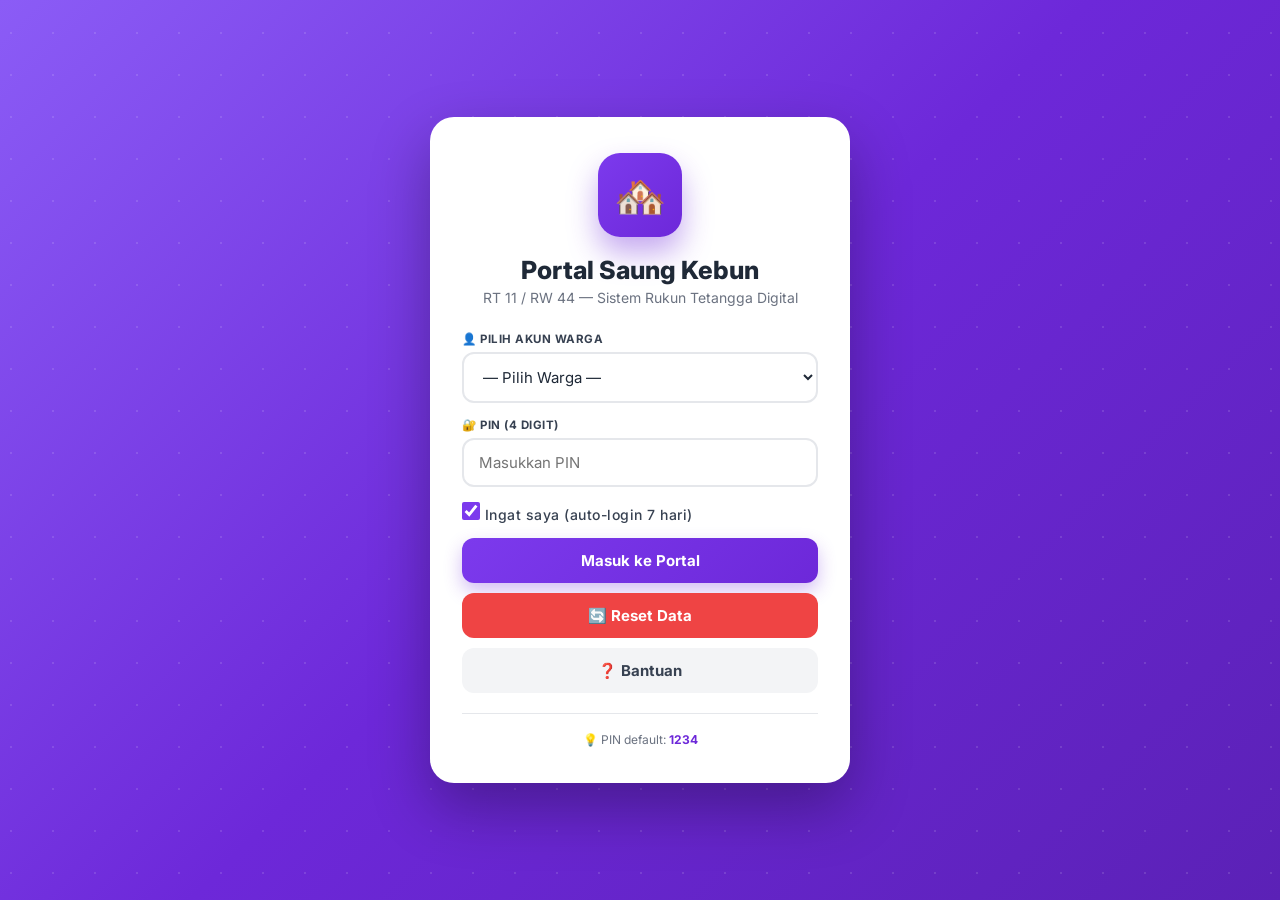
==== commit 46a6e17f: "Update portal RT v5" ====
--- a/portal.html
+++ b/portal.html
@@ -9,8 +9,8 @@
 *{margin:0;padding:0;box-sizing:border-box}
 :root{--p:#7C3AED;--pd:#6D28D9;--pdd:#5B21B6;--pt:#EDE9FE;--pt2:#F5F3FF;--ink:#1F2937;--ink2:#374151;--muted:#6B7280;--muted2:#9CA3AF;--line:#E5E7EB;--line2:#F3F4F6;--bg:#F4F4F8;--card:#fff;--green:#10B981;--red:#EF4444;--blue:#3B82F6;--sbw:250px}
 body{font-family:'Inter',sans-serif;background:var(--bg);color:var(--ink);min-height:100vh}
-button{font-family:inherit;cursor:pointer}
-input,select,textarea{font-family:inherit}
+button{font-family:inherit;cursor:pointer}input,select,textarea{font-family:inherit}
+::-webkit-scrollbar{width:8px}::-webkit-scrollbar-thumb{background:#C4B5FD;border-radius:8px}
 
 /* LOGIN */
 .login-page{min-height:100vh;display:flex;align-items:center;justify-content:center;background:linear-gradient(135deg,#8B5CF6,#6D28D9,#5B21B6);padding:20px;position:relative;overflow:hidden}
@@ -101,6 +101,7 @@
 .mi-6{background:linear-gradient(135deg,#FCE7F3,#FBCFE8)}
 .mi-7{background:linear-gradient(135deg,#CCFBF1,#99F6E4)}
 .mi-8{background:linear-gradient(135deg,#E0E7FF,#C7D2FE)}
+.mi-9{background:linear-gradient(135deg,#FED7AA,#FDBA74)}
 
 /* DATA ITEM */
 .data-item{display:flex;align-items:center;gap:13px;padding:14px;border:1px solid var(--line);border-radius:14px;margin-bottom:10px;background:#fff;transition:all .18s}
@@ -113,6 +114,7 @@
 .data-actions{display:flex;gap:6px;flex-shrink:0}
 .data-actions button{padding:7px 11px;border:none;border-radius:9px;font-size:13px;font-weight:700}
 .btn-edit{background:#EDE9FE;color:var(--pdd)}
+.btn-edit:hover{background:#DDD6FE}
 .btn-del{background:#FEE2E2;color:#DC2626}
 .pin-tag{font-size:9.5px;color:var(--green);font-weight:800;background:#D1FAE5;padding:2px 7px;border-radius:8px}
 
@@ -155,7 +157,7 @@
 /* MODAL */
 .modal{position:fixed;inset:0;background:rgba(15,23,42,.55);backdrop-filter:blur(6px);display:none;align-items:center;justify-content:center;z-index:1000;padding:18px}
 .modal.active{display:flex}
-.modal-content{background:#fff;border-radius:22px;padding:24px;max-width:520px;width:100%;max-height:88vh;overflow-y:auto;animation:ms .3s}
+.modal-content{background:#fff;border-radius:22px;padding:24px;max-width:560px;width:100%;max-height:88vh;overflow-y:auto;animation:ms .3s}
 @keyframes ms{from{opacity:0;transform:translateY(26px)}to{opacity:1;transform:none}}
 .modal-header{display:flex;justify-content:space-between;align-items:center;margin-bottom:18px}
 .modal-header h3{font-size:18px;font-weight:800}
@@ -201,6 +203,20 @@
 .photo-preview-item .rp{position:absolute;top:4px;right:4px;width:24px;height:24px;background:var(--red);color:#fff;border:none;border-radius:50%;font-size:13px;font-weight:700}
 .photo-count{font-size:11px;color:var(--muted);margin-top:8px;font-weight:600}
 
+/* KEGIATAN CARD */
+.kegiatan-card{background:#fff;border:1px solid var(--line);border-radius:16px;padding:18px;margin-bottom:14px;transition:all .2s}
+.kegiatan-card:hover{box-shadow:0 6px 16px rgba(0,0,0,.08);border-color:#C4B5FD}
+.kegiatan-header{display:flex;justify-content:space-between;align-items:flex-start;gap:12px;margin-bottom:10px}
+.kegiatan-header h4{font-size:16px;font-weight:800;color:var(--ink);flex:1}
+.kegiatan-meta{display:flex;flex-wrap:wrap;gap:12px;margin-bottom:10px;font-size:12px;color:var(--muted)}
+.kegiatan-meta span{display:flex;align-items:center;gap:4px}
+.kegiatan-desc{font-size:13px;color:var(--ink2);line-height:1.6;margin-bottom:12px}
+.dokumentasi-grid{display:grid;grid-template-columns:repeat(auto-fill,minmax(100px,1fr));gap:8px;margin-top:10px}
+.dokumentasi-item{position:relative;aspect-ratio:1;border-radius:10px;overflow:hidden;border:2px solid var(--line);cursor:pointer}
+.dokumentasi-item img{width:100%;height:100%;object-fit:cover;transition:transform .2s}
+.dokumentasi-item:hover img{transform:scale(1.05)}
+.dokumentasi-item .count-badge{position:absolute;bottom:4px;right:4px;background:rgba(0,0,0,.7);color:#fff;font-size:10px;font-weight:700;padding:2px 6px;border-radius:8px}
+
 /* RIWAYAT STATS */
 .riwayat-stats{display:grid;grid-template-columns:repeat(3,1fr);gap:10px;margin-bottom:16px}
 .riwayat-stat{padding:12px;border-radius:12px;text-align:center}
@@ -210,7 +226,7 @@
 .riwayat-stat.yellow{background:#FFFBEB;border:1px solid #FDE68A}
 .riwayat-stat.red{background:#FEF2F2;border:1px solid #FECACA}
 
-/* QRIS BOX */
+/* QRIS */
 .qris-box{background:#fff;border:2px dashed #C4B5FD;border-radius:14px;padding:20px;text-align:center;margin:12px 0}
 .qris-box img{max-width:200px;max-height:200px;border-radius:10px}
 
@@ -245,13 +261,14 @@
   .menu-grid{grid-template-columns:repeat(2,1fr)}
   .form-row{grid-template-columns:1fr}
   .riwayat-stats{grid-template-columns:1fr}
-}
-
+  .login-container{padding:28px 20px}
+}
 @media print{
   .sidebar,.notif-btn,.action-row,.filter-row,.search-box,.info-box,.data-actions,.toast,.modal,.form-box{display:none!important}
   body,.app,.content{background:#fff!important}
   .header{background:#fff!important;color:#000!important;border-bottom:2px solid #000;padding:0 0 12px!important}
-  .card{box-shadow:none!important;border:1px solid #ddd!important;break-inside:avoid}
+  .header::before{display:none}
+  .card,.kegiatan-card{box-shadow:none!important;border:1px solid #ddd!important;break-inside:avoid}
   .content{padding:0!important;max-width:100%!important}
 }
 </style>
@@ -261,12 +278,12 @@
 <!-- LOGIN -->
 <div class="login-page" id="loginPage">
   <div class="login-container">
-    <div class="login-logo">️</div>
+    <div class="login-logo">🏘️</div>
     <div class="login-header"><h1>Portal Saung Kebun</h1><p>RT 11 / RW 44 — Sistem Rukun Tetangga Digital</p></div>
     <div class="form-group"><label>👤 Pilih Akun Warga</label><select id="loginWarga"><option value="">— Memuat —</option></select></div>
     <div class="form-group"><label>🔐 PIN (4 digit)</label><input type="password" id="loginPin" placeholder="Masukkan PIN" maxlength="4" inputmode="numeric" oninput="this.value=this.value.replace(/[^0-9]/g,'')"></div>
     <div class="form-group"><label class="check-label"><input type="checkbox" id="rememberMe" checked> Ingat saya (auto-login 7 hari)</label></div>
-    <button class="btn btn-primary btn-block" onclick="doLogin()">🔓 Masuk ke Portal</button>
+    <button class="btn btn-primary btn-block" onclick="doLogin()"> Masuk ke Portal</button>
     <button class="btn btn-danger btn-block" style="margin-top:10px" onclick="resetData()">🔄 Reset Data</button>
     <button class="btn btn-secondary btn-block" style="margin-top:10px" onclick="showHelp()">❓ Bantuan</button>
     <div class="login-footer">💡 PIN default: <b>1234</b></div>
@@ -279,24 +296,25 @@
     <div class="header-left">
       <h1 id="hRole">—</h1>
       <p id="hName">—</p>
-      <div class="loc"> Saung Kebun · RT 11 / RW 44</div>
+      <div class="loc">📍 Saung Kebun · RT 11 / RW 44</div>
     </div>
     <button class="notif-btn" onclick="showNotif()">🔔<span class="badge" id="notifBadge">0</span></button>
   </div>
 
   <div class="sidebar">
-    <div class="sidebar-header"><h2>️ Saung Kebun</h2><p>RT 11 / RW 44</p></div>
+    <div class="sidebar-header"><h2>🏘️ Saung Kebun</h2><p>RT 11 / RW 44</p></div>
     <div class="menu-item active" data-page="home" onclick="showPage('home',this)"><span class="icon">🏠</span>Beranda</div>
     <div class="menu-item" data-page="warga" onclick="showPage('warga',this)"><span class="icon">👥</span>Warga</div>
     <div class="menu-item" data-page="iuran" onclick="showPage('iuran',this)"><span class="icon">✅</span>Iuran</div>
     <div class="menu-item" data-page="keuangan" onclick="showPage('keuangan',this)"><span class="icon">💰</span>Keuangan</div>
-    <div class="menu-item" data-page="setoran" onclick="showPage('setoran',this)"><span class="icon"></span>Setoran</div>
+    <div class="menu-item" data-page="setoran" onclick="showPage('setoran',this)"><span class="icon">📤</span>Setoran</div>
     <div class="menu-item" data-page="pengumuman" onclick="showPage('pengumuman',this)"><span class="icon">📢</span>Pengumuman</div>
+    <div class="menu-item" data-page="kegiatan" onclick="showPage('kegiatan',this)"><span class="icon">📅</span>Kegiatan</div>
     <div class="menu-item" data-page="pengaduan" onclick="showPage('pengaduan',this)"><span class="icon">🚨</span>Pengaduan</div>
-    <div class="menu-item" data-page="ronda" onclick="showPage('ronda',this)"><span class="icon">️</span>Ronda</div>
-    <div class="menu-item" data-page="surat" onclick="showPage('surat',this)"><span class="icon">✉️</span>Surat</div>
-    <div class="menu-item" data-page="tamu" onclick="showPage('tamu',this)"><span class="icon"></span>Tamu</div>
-    <div class="menu-item" data-page="voting" onclick="showPage('voting',this)"><span class="icon">🗳️</span>Voting</div>
+    <div class="menu-item" data-page="ronda" onclick="showPage('ronda',this)"><span class="icon">🛡️</span>Ronda</div>
+    <div class="menu-item" data-page="surat" onclick="showPage('surat',this)"><span class="icon">️</span>Surat</div>
+    <div class="menu-item" data-page="tamu" onclick="showPage('tamu',this)"><span class="icon">👤</span>Tamu</div>
+    <div class="menu-item" data-page="voting" onclick="showPage('voting',this)"><span class="icon">️</span>Voting</div>
     <div class="menu-item" data-page="akun" onclick="showPage('akun',this)"><span class="icon">⚙️</span>Akun</div>
   </div>
 
@@ -318,16 +336,14 @@
           <button class="btn btn-sm btn-warning" onclick="showAnnouncementDetail()">Lihat Detail →</button>
         </div>
       </div>
-
       <div class="card">
-        <div class="card-header"><h3>💰 Ringkasan Keuangan</h3><span class="link" onclick="showPage('keuangan',document.querySelector('[data-page=keuangan]'))">Laporan →</span></div>
+        <div class="card-header"><h3> Ringkasan Keuangan</h3><span class="link" onclick="showPage('keuangan',document.querySelector('[data-page=keuangan]'))">Laporan →</span></div>
         <div class="finance-grid">
           <div class="finance-item green"><div class="label">Saldo Kas</div><div class="value" id="hSaldo">Rp 0</div><div class="icon">💵</div></div>
           <div class="finance-item blue"><div class="label">Pemasukan</div><div class="value" id="hMasuk">Rp 0</div><div class="icon">⬆️</div></div>
           <div class="finance-item orange"><div class="label">Pengeluaran</div><div class="value" id="hKeluar">Rp 0</div><div class="icon">⬇️</div></div>
         </div>
       </div>
-
       <div class="card">
         <div class="card-header"><h3>📊 Statistik Warga</h3></div>
         <div class="finance-grid">
@@ -340,7 +356,6 @@
           <div class="progress"><div id="hIuranBar" style="width:0%"></div></div>
         </div>
       </div>
-
       <div class="section-title">Menu Cepat</div>
       <div class="menu-grid" id="homeMenu"></div>
     </div>
@@ -348,8 +363,8 @@
     <!-- WARGA -->
     <div class="page" id="page-warga">
       <div class="card">
-        <div class="card-header"><h3> Data Warga <span class="badge b-blue" id="wargaCount">0</span></h3><button class="btn btn-sm btn-primary" onclick="showWargaForm()">＋ Tambah</button></div>
-        <div class="search-box"><span class="si">🔍</span><input type="text" id="searchWarga" placeholder="Cari nama, blok, jabatan..." oninput="renderWargaList()"></div>
+        <div class="card-header"><h3>👥 Data Warga <span class="badge b-blue" id="wargaCount">0</span></h3><button class="btn btn-sm btn-primary" onclick="showWargaForm()">＋ Tambah</button></div>
+        <div class="search-box"><span class="si"></span><input type="text" id="searchWarga" placeholder="Cari nama, blok, jabatan..." oninput="renderWargaList()"></div>
         <div id="wargaList"></div>
       </div>
     </div>
@@ -357,11 +372,8 @@
     <!-- IURAN -->
     <div class="page" id="page-iuran">
       <div class="card">
-        <div class="card-header"><h3>✅ Status Iuran Warga</h3><button class="btn btn-sm btn-secondary" onclick="ubahNominalIuran()">✏️ Ubah Nominal</button></div>
-        <div class="info-box green">
-          <div class="info-box-header"><h4>💡 Info</h4><button onclick="showPage('setoran',document.querySelector('[data-page=setoran]'))">💰 Setor</button></div>
-          <p class="note">Nominal: <b id="iuranNominalLabel">Rp 50.000</b>/bulan</p>
-        </div>
+        <div class="card-header"><h3>✅ Status Iuran</h3><button class="btn btn-sm btn-secondary" onclick="ubahNominalIuran()">✏️ Ubah Nominal</button></div>
+        <div class="info-box green"><div class="info-box-header"><h4>💡 Info</h4><button onclick="showPage('setoran',document.querySelector('[data-page=setoran]'))">💰 Setor</button></div><p class="note">Nominal: <b id="iuranNominalLabel">Rp 50.000</b>/bulan</p></div>
         <div class="filter-row"><select id="iuranBulan" onchange="renderIuranList()"></select></div>
         <div id="iuranList"></div>
       </div>
@@ -371,25 +383,10 @@
     <div class="page" id="page-keuangan">
       <div class="card">
         <div class="card-header"><h3>💰 Keuangan</h3><span class="link" onclick="showRekeningSettings()" id="rekeningLink" style="display:none">⚙️ Pengaturan Rekening</span></div>
-        <div class="filter-row">
-          <select id="filterBulan" onchange="applyFilter()"></select>
-          <select id="filterPeriode" onchange="applyFilter()"><option value="bulan">Per Bulan</option><option value="semua">Semua</option></select>
-        </div>
-        <div class="action-row">
-          <button class="action-btn add" onclick="showTambahTransaksi()">＋ Tambah</button>
-          <button class="action-btn reset" onclick="resetFilter()">🔄 Reset</button>
-          <button class="action-btn pdf" onclick="window.print()">📄 PDF</button>
-        </div>
-        <div class="info-box">
-          <div class="info-box-header"><h4>💳 Rekening Iuran</h4><button onclick="salinRekening()"> Salin</button></div>
-          <div class="bank-info"><div class="bn" id="bankName">Bank Mandiri</div><div class="acc" id="bankAcc">123-00-456789-0</div><div class="an" id="bankAn">A/N Kas RT 11 Saung Kebun</div></div>
-          <div id="qrisDisplay" style="display:none;margin-top:10px"><div style="font-size:12px;color:var(--muted);margin-bottom:6px">QRIS:</div><img id="qrisImg" style="max-width:150px;border-radius:8px"></div>
-        </div>
-        <div class="finance-grid">
-          <div class="finance-item green"><div class="label">Saldo</div><div class="value" id="kSaldo">Rp 0</div></div>
-          <div class="finance-item blue"><div class="label">Masuk</div><div class="value" id="kMasuk">Rp 0</div></div>
-          <div class="finance-item orange"><div class="label">Keluar</div><div class="value" id="kKeluar">Rp 0</div></div>
-        </div>
+        <div class="filter-row"><select id="filterBulan" onchange="applyFilter()"></select><select id="filterPeriode" onchange="applyFilter()"><option value="bulan">Per Bulan</option><option value="semua">Semua</option></select></div>
+        <div class="action-row"><button class="action-btn add" onclick="showTambahTransaksi()">＋ Tambah</button><button class="action-btn reset" onclick="resetFilter()">🔄 Reset</button><button class="action-btn pdf" onclick="window.print()"> PDF</button></div>
+        <div class="info-box"><div class="info-box-header"><h4>💳 Rekening Iuran</h4><button onclick="salinRekening()">📋 Salin</button></div><div class="bank-info"><div class="bn" id="bankName">Bank Mandiri</div><div class="acc" id="bankAcc">123-00-456789-0</div><div class="an" id="bankAn">A/N Kas RT 11 Saung Kebun</div></div><div id="qrisDisplay" style="display:none;margin-top:10px"><div style="font-size:12px;color:var(--muted);margin-bottom:6px">QRIS:</div><img id="qrisImg" style="max-width:150px;border-radius:8px"></div></div>
+        <div class="finance-grid"><div class="finance-item green"><div class="label">Saldo</div><div class="value" id="kSaldo">Rp 0</div></div><div class="finance-item blue"><div class="label">Masuk</div><div class="value" id="kMasuk">Rp 0</div></div><div class="finance-item orange"><div class="label">Keluar</div><div class="value" id="kKeluar">Rp 0</div></div></div>
       </div>
       <div class="card"><div class="card-header"><h3>📊 Mutasi Kas</h3></div><div id="mutasiList"></div></div>
     </div>
@@ -397,112 +394,84 @@
     <!-- SETORAN -->
     <div class="page" id="page-setoran">
       <div class="card">
-        <div class="card-header"><h3>📤 Setoran Online</h3></div>
-        <div class="info-box">
-          <div class="info-box-header"><h4>💳 Transfer</h4><button onclick="salinRekening()">📋 Salin</button></div>
-          <div class="bank-info"><div class="bn" id="bankName2">Bank Mandiri</div><div class="acc" id="bankAcc2">123-00-456789-0</div><div class="an" id="bankAn2">A/N Kas RT 11</div></div>
-          <div id="qrisDisplay2" style="display:none;margin-top:10px"><div style="font-size:12px;color:var(--muted);margin-bottom:6px">QRIS:</div><img id="qrisImg2" style="max-width:150px;border-radius:8px"></div>
-        </div>
+        <div class="card-header"><h3> Setoran Online</h3></div>
+        <div class="info-box"><div class="info-box-header"><h4>💳 Transfer</h4><button onclick="salinRekening()">📋 Salin</button></div><div class="bank-info"><div class="bn" id="bankName2">Bank Mandiri</div><div class="acc" id="bankAcc2">123-00-456789-0</div><div class="an" id="bankAn2">A/N Kas RT 11</div></div><div id="qrisDisplay2" style="display:none;margin-top:10px"><div style="font-size:12px;color:var(--muted);margin-bottom:6px">QRIS:</div><img id="qrisImg2" style="max-width:150px;border-radius:8px"></div></div>
         <div class="form-box">
           <div class="section-title" style="margin-top:0">Form Setoran</div>
-          <div class="form-row">
-            <div class="form-group"><label>Bulan</label><select id="setorBulan"></select></div>
-            <div class="form-group"><label>Nominal</label><input type="number" id="setorNominal" value="50000" min="1000"></div>
-          </div>
+          <div class="form-row"><div class="form-group"><label>Bulan</label><select id="setorBulan"></select></div><div class="form-group"><label>Nominal</label><input type="number" id="setorNominal" value="50000" min="1000"></div></div>
           <div class="form-group"><label>Metode</label><select id="setorMetode"><option>Transfer Bank</option><option>E-Wallet</option><option>QRIS</option><option>Tunai</option></select></div>
           <div class="form-group"><label>No. Referensi</label><input type="text" id="setorRef" placeholder="TRX..."></div>
-          <div class="form-group">
-            <label>📷 Bukti (multi-foto)</label>
-            <div class="photo-upload-area" onclick="document.getElementById('setorBukti').click()">
-              <div class="ui">📷</div><div class="ut">Klik untuk pilih foto</div>
-              <input type="file" id="setorBukti" accept="image/*" multiple onchange="handleMultiplePhotos(this)">
-            </div>
-            <div class="photo-preview-grid" id="buktiPreviewGrid"></div>
-            <div class="photo-count" id="photoCount">0 foto</div>
-          </div>
+          <div class="form-group"><label>📷 Bukti (multi-foto)</label><div class="photo-upload-area" onclick="document.getElementById('setorBukti').click()"><div class="ui"></div><div class="ut">Klik untuk pilih foto</div><input type="file" id="setorBukti" accept="image/*" multiple onchange="handleMultiplePhotos(this,'setoran')"></div><div class="photo-preview-grid" id="buktiPreviewGrid"></div><div class="photo-count" id="photoCount">0 foto</div></div>
           <div class="form-group"><label>Catatan</label><textarea id="setorCatatan" rows="2"></textarea></div>
-          <button class="btn btn-primary btn-block" onclick="submitSetoran()">📤 Kirim</button>
-        </div>
-      </div>
-      <div class="card">
-        <div class="card-header"><h3>📋 Riwayat Saya</h3></div>
-        <div class="riwayat-stats">
-          <div class="riwayat-stat green"><div class="rv" id="rsLunas">0</div><div class="rl">OK</div></div>
-          <div class="riwayat-stat yellow"><div class="rv" id="rsPending">0</div><div class="rl">Pending</div></div>
-          <div class="riwayat-stat red"><div class="rv" id="rsDitolak">0</div><div class="rl">Ditolak</div></div>
-        </div>
-        <div id="riwayatList"></div>
-      </div>
-      <div class="card" id="konfirmasiCard" style="display:none">
-        <div class="card-header"><h3>⏳ Konfirmasi <span class="badge b-yellow" id="pendingCount">0</span></h3></div>
-        <div id="konfirmasiList"></div>
-      </div>
+          <button class="btn btn-primary btn-block" onclick="submitSetoran()"> Kirim</button>
+        </div>
+      </div>
+      <div class="card"><div class="card-header"><h3>📋 Riwayat Saya</h3></div><div class="riwayat-stats"><div class="riwayat-stat green"><div class="rv" id="rsLunas">0</div><div class="rl">OK</div></div><div class="riwayat-stat yellow"><div class="rv" id="rsPending">0</div><div class="rl">Pending</div></div><div class="riwayat-stat red"><div class="rv" id="rsDitolak">0</div><div class="rl">Ditolak</div></div></div><div id="riwayatList"></div></div>
+      <div class="card" id="konfirmasiCard" style="display:none"><div class="card-header"><h3>⏳ Konfirmasi <span class="badge b-yellow" id="pendingCount">0</span></h3></div><div id="konfirmasiList"></div></div>
     </div>
 
     <!-- PENGUMUMAN -->
     <div class="page" id="page-pengumuman">
+      <div class="card"><div class="card-header"><h3>📢 Pengumuman</h3><button class="btn btn-sm btn-primary" onclick="showPengumumanForm()">＋ Tambah</button></div><div id="pengumumanList"></div></div>
+    </div>
+
+    <!-- KEGIATAN (BARU) -->
+    <div class="page" id="page-kegiatan">
       <div class="card">
-        <div class="card-header"><h3>📢 Pengumuman</h3><button class="btn btn-sm btn-primary" onclick="showPengumumanForm()">＋ Tambah</button></div>
-        <div id="pengumumanList"></div>
+        <div class="card-header"><h3> Kegiatan RT</h3><button class="btn btn-sm btn-primary" onclick="showKegiatanForm()">＋ Tambah Kegiatan</button></div>
+        <div class="filter-row">
+          <select id="kegiatanFilterKategori" onchange="renderKegiatanList()">
+            <option value="semua">Semua Kategori</option>
+            <option>Kerja Bakti</option>
+            <option>Rapat RT</option>
+            <option>Posyandu</option>
+            <option>HUT RT</option>
+            <option>Pengajian</option>
+            <option>Sosial</option>
+            <option>Olahraga</option>
+            <option>Lainnya</option>
+          </select>
+          <select id="kegiatanFilterStatus" onchange="renderKegiatanList()">
+            <option value="semua">Semua Status</option>
+            <option value="Akan Datang">Akan Datang</option>
+            <option value="Sedang Berlangsung">Sedang Berlangsung</option>
+            <option value="Selesai">Selesai</option>
+            <option value="Dibatalkan">Dibatalkan</option>
+          </select>
+        </div>
+        <div id="kegiatanList"></div>
       </div>
     </div>
 
     <!-- PENGADUAN -->
     <div class="page" id="page-pengaduan">
-      <div class="card">
-        <div class="card-header"><h3>🚨 Pengaduan</h3><button class="btn btn-sm btn-primary" onclick="showLaporForm()">＋ Lapor</button></div>
-        <div id="pengaduanList"></div>
-      </div>
+      <div class="card"><div class="card-header"><h3> Pengaduan</h3><button class="btn btn-sm btn-primary" onclick="showLaporForm()">＋ Lapor</button></div><div id="pengaduanList"></div></div>
     </div>
 
     <!-- RONDA -->
     <div class="page" id="page-ronda">
-      <div class="card">
-        <div class="card-header"><h3>🛡️ Ronda</h3><button class="btn btn-sm btn-primary" onclick="showRondaForm()">＋ Tambah</button></div>
-        <div id="rondaList"></div>
-      </div>
+      <div class="card"><div class="card-header"><h3>🛡️ Ronda</h3><button class="btn btn-sm btn-primary" onclick="showRondaForm()">＋ Tambah</button></div><div id="rondaList"></div></div>
     </div>
 
     <!-- SURAT -->
     <div class="page" id="page-surat">
-      <div class="card">
-        <div class="card-header"><h3>✉️ Surat</h3><button class="btn btn-sm btn-primary" onclick="showSuratForm()">＋ Ajukan</button></div>
-        <div id="suratList"></div>
-      </div>
+      <div class="card"><div class="card-header"><h3>✉️ Surat</h3><button class="btn btn-sm btn-primary" onclick="showSuratForm()">＋ Ajukan</button></div><div id="suratList"></div></div>
     </div>
 
     <!-- TAMU -->
     <div class="page" id="page-tamu">
-      <div class="card">
-        <div class="card-header"><h3>👤 Tamu</h3><button class="btn btn-sm btn-primary" onclick="showTamuForm()">＋ Tambah</button></div>
-        <div id="tamuList"></div>
-      </div>
+      <div class="card"><div class="card-header"><h3> Tamu</h3><button class="btn btn-sm btn-primary" onclick="showTamuForm()">＋ Tambah</button></div><div id="tamuList"></div></div>
     </div>
 
     <!-- VOTING -->
     <div class="page" id="page-voting">
-      <div class="card">
-        <div class="card-header"><h3>🗳️ Voting</h3><button class="btn btn-sm btn-primary" onclick="showVotingForm()">＋ Buat</button></div>
-        <div id="votingList"></div>
-      </div>
+      <div class="card"><div class="card-header"><h3>🗳️ Voting</h3><button class="btn btn-sm btn-primary" onclick="showVotingForm()">＋ Buat</button></div><div id="votingList"></div></div>
     </div>
 
     <!-- AKUN -->
     <div class="page" id="page-akun">
-      <div class="card">
-        <div class="card-header"><h3>⚙️ Akun</h3><button class="btn btn-sm btn-secondary" onclick="editProfil()">️ Edit Profil</button></div>
-        <div id="akunInfo"></div>
-        <button class="btn btn-danger btn-block" style="margin-top:16px" onclick="doLogout()">🚪 Keluar</button>
-      </div>
-      <div class="card" id="backupCard" style="display:none">
-        <div class="card-header"><h3>💾 Backup & Restore Database</h3></div>
-        <p style="font-size:13px;color:var(--muted);margin-bottom:14px">Download semua data sebagai file JSON untuk backup, atau restore dari file backup.</p>
-        <div style="display:flex;gap:10px;flex-wrap:wrap">
-          <button class="btn btn-primary" onclick="downloadBackup()">📥 Download Backup</button>
-          <button class="btn btn-secondary" onclick="document.getElementById('restoreFile').click()">📤 Restore Backup</button>
-          <input type="file" id="restoreFile" accept=".json" style="display:none" onchange="restoreBackup(event)">
-        </div>
-      </div>
+      <div class="card"><div class="card-header"><h3>⚙️ Akun</h3><button class="btn btn-sm btn-secondary" onclick="editProfil()">✏️ Edit Profil</button></div><div id="akunInfo"></div><button class="btn btn-danger btn-block" style="margin-top:16px" onclick="doLogout()">🚪 Keluar</button></div>
+      <div class="card" id="backupCard" style="display:none"><div class="card-header"><h3>💾 Backup & Restore</h3></div><p style="font-size:13px;color:var(--muted);margin-bottom:14px">Download semua data sebagai JSON, atau restore dari file backup.</p><div style="display:flex;gap:10px;flex-wrap:wrap"><button class="btn btn-primary" onclick="downloadBackup()">📥 Download Backup</button><button class="btn btn-secondary" onclick="document.getElementById('restoreFile').click()">📤 Restore Backup</button><input type="file" id="restoreFile" accept=".json" style="display:none" onchange="restoreBackup(event)"></div></div>
     </div>
 
   </div>
@@ -510,7 +479,7 @@
 
 <div class="toast" id="toast"></div>
 <div class="modal" id="modal"><div class="modal-content" id="modalContent"></div></div>
-<div class="lightbox" id="lightbox" onclick="this.classList.remove('active')"><button class="lb-close" onclick="event.stopPropagation();document.getElementById('lightbox').classList.remove('active')">✕</button><img id="lightboxImg" src="" alt="bukti"></div>
+<div class="lightbox" id="lightbox" onclick="this.classList.remove('active')"><button class="lb-close" onclick="event.stopPropagation();document.getElementById('lightbox').classList.remove('active')">✕ Tutup</button><img id="lightboxImg" src="" alt="bukti"></div>
 <div class="loading" id="loading"><div class="spinner"></div><p>Memuat...</p></div>
 
 <script>
@@ -528,6 +497,10 @@
   kas:[{id:'K001',tgl:'2026-10-01',tipe:'Masuk',kat:'Iuran Warga',urai:'Iuran Oktober - Ketua RT',nominal:50000},{id:'K002',tgl:'2026-10-02',tipe:'Masuk',kat:'Iuran Warga',urai:'Iuran Oktober - Sekretaris',nominal:50000},{id:'K003',tgl:'2026-10-05',tipe:'Masuk',kat:'Donasi',urai:'Donasi warga',nominal:200000},{id:'K004',tgl:'2026-10-10',tipe:'Keluar',kat:'Kebersihan',urai:'Beli sapu',nominal:150000},{id:'K005',tgl:'2026-10-15',tipe:'Keluar',kat:'Keamanan',urai:'Lampu pos ronda',nominal:85000}],
   setoran:[],
   pengumuman:[{id:'P001',judul:'Selamat Datang',kat:'Pengumuman',isi:'Portal RT 11 RW 44 resmi diluncurkan dengan tema ungu.',tgl:'2026-10-01',pin:true,oleh:'Ketua RT'}],
+  kegiatan:[
+    {id:'K001',judul:'Kerja Bakti Bulanan',kategori:'Kerja Bakti',tgl:'2026-10-12',waktuMulai:'07:00',waktuSelesai:'10:00',lokasi:'Seluruh RT 11',deskripsi:'Kerja bakti membersihkan selokan dan taman lingkungan. Harap membawa peralatan kebersihan masing-masing.',penanggungJawab:'Dirham Rozi',status:'Akan Datang',dokumentasi:[],createdBy:'W001',createdAt:'2026-10-01'},
+    {id:'K002',judul:'Rapat Pengurus RT',kategori:'Rapat RT',tgl:'2026-10-08',waktuMulai:'19:00',waktuSelesai:'21:00',lokasi:'Balai RT',deskripsi:'Rapat bulanan membahas program kerja dan evaluasi keuangan.',penanggungJawab:'Dirham Rozi',status:'Selesai',dokumentasi:[],createdBy:'W001',createdAt:'2026-10-01'}
+  ],
   lapor:[{id:'L001',wargaId:'W005',kat:'Infrastruktur',judul:'Jalan berlubang',isi:'Lubang di blok A',status:'Baru',prio:'Sedang',tgl:'2026-10-01'}],
   tamu:[{id:'T001',nama:'Budi Santoso',asal:'Jakarta',alamat:'A01',keperluan:'Kunjungan',penjamin:'Dirham Rozi',tglMasuk:'2026-10-01',tglKeluar:'2026-10-05',status:'Selesai'}],
   surat:[{id:'S001',wargaId:'W001',jenis:'Surat Domisili',keperluan:'Sekolah anak',status:'Selesai',tgl:'2026-10-01',noSurat:'001/RT11/X/2026'}],
@@ -536,7 +509,7 @@
 };
 
 /* ================= STATE & UTIL ================= */
-let appData,currentUser=null,currentPage='home',uploadedPhotos=[];
+let appData,currentUser=null,currentPage='home',uploadedPhotos=[],photoContext='';
 const $=id=>document.getElementById(id);
 const esc=s=>String(s==null?'':s).replace(/&/g,'&amp;').replace(/</g,'&lt;').replace(/>/g,'&gt;').replace(/"/g,'&quot;');
 const rp=n=>'Rp '+Number(n||0).toLocaleString('id-ID');
@@ -556,9 +529,9 @@
 const openModal=h=>{$('modalContent').innerHTML=h;$('modal').classList.add('active');};
 const closeModal=()=>$('modal').classList.remove('active');
 const viewBukti=s=>{$('lightboxImg').src=s;$('lightbox').classList.add('active');};
-const loadData=()=>{try{const d=localStorage.getItem('saungkebon_v5');appData=d?JSON.parse(d):JSON.parse(JSON.stringify(defaultData));if(!d)saveData();}catch(e){appData=JSON.parse(JSON.stringify(defaultData));}};
-const saveData=()=>{try{localStorage.setItem('saungkebon_v5',JSON.stringify(appData));}catch(e){}};
-const normalize=()=>{if(!appData.rt)appData.rt=defaultData.rt;if(!appData.rt.bank)appData.rt.bank=defaultData.rt.bank;if(appData.rt.iuranNominal==null)appData.rt.iuranNominal=50000;if(!appData.rt.qris)appData.rt.qris=null;if(!Array.isArray(appData.warga))appData.warga=[];appData.warga.forEach(w=>{if(!w.pin)w.pin='1234';});['iuran','kas','setoran','pengumuman','lapor','tamu','surat','voting','ronda'].forEach(k=>{if(!Array.isArray(appData[k]))appData[k]=[];});};
+const loadData=()=>{try{const d=localStorage.getItem('saungkebon_v6');appData=d?JSON.parse(d):JSON.parse(JSON.stringify(defaultData));if(!d)saveData();}catch(e){appData=JSON.parse(JSON.stringify(defaultData));}};
+const saveData=()=>{try{localStorage.setItem('saungkebon_v6',JSON.stringify(appData));}catch(e){}};
+const normalize=()=>{if(!appData.rt)appData.rt=defaultData.rt;if(!appData.rt.bank)appData.rt.bank=defaultData.rt.bank;if(appData.rt.iuranNominal==null)appData.rt.iuranNominal=50000;if(!appData.rt.qris)appData.rt.qris=null;if(!Array.isArray(appData.warga))appData.warga=[];appData.warga.forEach(w=>{if(!w.pin)w.pin='1234';});['iuran','kas','setoran','pengumuman','kegiatan','lapor','tamu','surat','voting','ronda'].forEach(k=>{if(!Array.isArray(appData[k]))appData[k]=[];});};
 
 /* ================= AUTH ================= */
 const populateLoginWarga=()=>$('loginWarga').innerHTML='<option value="">— Pilih Warga —</option>'+(appData.warga||[]).map(w=>`<option value="${w.id}">${esc(w.nama)} (${esc(w.gol)}) · Blok ${esc(w.blok)}</option>`).join('');
@@ -569,25 +542,25 @@
 function showHelp(){alert('LOGIN:\n1. Pilih nama\n2. PIN: 1234\n3. Masuk\n\nHak akses:\n• Ketua RT/Bendahara: semua fitur + backup + edit rekening\n• Warga biasa: setor, lapor, surat, voting');}
 
 /* ================= NAV ================= */
-const PAGES=['home','warga','iuran','keuangan','setoran','pengumuman','pengaduan','ronda','surat','tamu','voting','akun'];
-const NAV=[{id:'home',i:'🏠',l:'Beranda'},{id:'warga',i:'👥',l:'Warga'},{id:'iuran',i:'✅',l:'Iuran'},{id:'keuangan',i:'💰',l:'Keuangan'},{id:'setoran',i:'📤',l:'Setoran'},{id:'pengumuman',i:'📢',l:'Pengumuman'},{id:'pengaduan',i:'🚨',l:'Pengaduan'},{id:'ronda',i:'🛡️',l:'Ronda'},{id:'surat',i:'✉️',l:'Surat'},{id:'tamu',i:'👤',l:'Tamu'},{id:'voting',i:'️',l:'Voting'},{id:'akun',i:'⚙️',l:'Akun'}];
-function buildHomeMenu(){const cls={warga:'mi-1',iuran:'mi-2',keuangan:'mi-3',setoran:'mi-8',pengumuman:'mi-5',pengaduan:'mi-4',ronda:'mi-3',surat:'mi-7',tamu:'mi-6',voting:'mi-2'};$('homeMenu').innerHTML=NAV.filter(n=>n.id!=='home'&&n.id!=='akun').map(n=>`<div class="menu-box" onclick="showPage('${n.id}',document.querySelector('[data-page=${n.id}]'))"><div class="mi ${cls[n.id]||'mi-1'}">${n.i}</div><span>${n.l}</span></div>`).join('');}
+const PAGES=['home','warga','iuran','keuangan','setoran','pengumuman','kegiatan','pengaduan','ronda','surat','tamu','voting','akun'];
+const NAV=[{id:'home',i:'🏠',l:'Beranda'},{id:'warga',i:'👥',l:'Warga'},{id:'iuran',i:'✅',l:'Iuran'},{id:'keuangan',i:'💰',l:'Keuangan'},{id:'setoran',i:'📤',l:'Setoran'},{id:'pengumuman',i:'📢',l:'Pengumuman'},{id:'kegiatan',i:'📅',l:'Kegiatan'},{id:'pengaduan',i:'🚨',l:'Pengaduan'},{id:'ronda',i:'🛡️',l:'Ronda'},{id:'surat',i:'✉️',l:'Surat'},{id:'tamu',i:'👤',l:'Tamu'},{id:'voting',i:'🗳️',l:'Voting'},{id:'akun',i:'⚙️',l:'Akun'}];
+function buildHomeMenu(){const cls={warga:'mi-1',iuran:'mi-2',keuangan:'mi-3',setoran:'mi-8',pengumuman:'mi-5',kegiatan:'mi-9',pengaduan:'mi-4',ronda:'mi-3',surat:'mi-7',tamu:'mi-6',voting:'mi-2'};$('homeMenu').innerHTML=NAV.filter(n=>n.id!=='home'&&n.id!=='akun').map(n=>`<div class="menu-box" onclick="showPage('${n.id}',document.querySelector('[data-page=${n.id}]'))"><div class="mi ${cls[n.id]||'mi-1'}">${n.i}</div><span>${n.l}</span></div>`).join('');}
 function showPage(p,el){if(!PAGES.includes(p))p='home';currentPage=p;document.querySelectorAll('.page').forEach(x=>x.classList.remove('active'));const t=$('page-'+p);if(t)t.classList.add('active');document.querySelectorAll('.menu-item').forEach(m=>m.classList.toggle('active',m.dataset.page===p));refreshPage();window.scrollTo({top:0});}
-function refreshPage(){updateDashboard();switch(currentPage){case 'warga':renderWargaList();break;case 'iuran':buildIuranBulan();renderIuranList();break;case 'keuangan':buildKasBulan();applyFilter();renderRekening();break;case 'setoran':buildSetorBulan();renderSetoran();renderRekening();break;case 'pengumuman':renderPengumuman();break;case 'pengaduan':renderPengaduan();break;case 'ronda':renderRonda();break;case 'surat':renderSurat();break;case 'tamu':renderTamu();break;case 'voting':renderVoting();break;case 'akun':renderAkun();break;}}
-function updateDashboard(){const kas=appData.kas||[];const sal=kas.reduce((s,k)=>s+(k.tipe==='Masuk'?k.nominal:-k.nominal),0);const mk=kas.filter(k=>k.tipe==='Masuk').reduce((s,k)=>s+ +k.nominal,0);const kl=kas.filter(k=>k.tipe==='Keluar').reduce((s,k)=>s+ +k.nominal,0);$('hSaldo').textContent=rp(sal);$('hMasuk').textContent=rp(mk);$('hKeluar').textContent=rp(kl);$('hWarga').textContent=(appData.warga||[]).length;const b=bulanIni();const ln=(appData.iuran||[]).filter(i=>i.bulan===b&&i.status==='Lunas').length;const tt=(appData.warga||[]).length;$('hIuran').textContent=ln+'/'+tt;const pc=tt?Math.round(ln/tt*100):0;$('hIuranPct').textContent=pc+'%';$('hIuranBar').style.width=pc+'%';$('hLapor').textContent=(appData.lapor||[]).filter(l=>l.status!=='Selesai'&&l.status!=='Ditolak').length;const p=(appData.pengumuman||[]).find(x=>x.pin)||(appData.pengumuman||[])[0];if(p){$('annCategory').textContent=p.kat||'Pengumuman';$('annTitle').textContent=p.judul;$('annDesc').textContent=p.isi;$('annDate').textContent='📅 '+tglIndo(p.tgl)+(p.oleh?' · 👤 '+p.oleh:'');}const c=(appData.lapor||[]).filter(l=>l.status==='Baru').length+(isStaff()?(appData.setoran||[]).filter(s=>s.status==='Pending').length:0);const bd=$('notifBadge');bd.textContent=c;bd.classList.toggle('show',c>0);$('iuranNominalLabel').textContent=rp(appData.rt.iuranNominal);}
+function refreshPage(){updateDashboard();switch(currentPage){case 'warga':renderWargaList();break;case 'iuran':buildIuranBulan();renderIuranList();break;case 'keuangan':buildKasBulan();applyFilter();renderRekening();break;case 'setoran':buildSetorBulan();renderSetoran();renderRekening();break;case 'pengumuman':renderPengumuman();break;case 'kegiatan':buildKegiatanFilter();renderKegiatanList();break;case 'pengaduan':renderPengaduan();break;case 'ronda':renderRonda();break;case 'surat':renderSurat();break;case 'tamu':renderTamu();break;case 'voting':renderVoting();break;case 'akun':renderAkun();break;}}
+function updateDashboard(){const kas=appData.kas||[];const sal=kas.reduce((s,k)=>s+(k.tipe==='Masuk'?k.nominal:-k.nominal),0);const mk=kas.filter(k=>k.tipe==='Masuk').reduce((s,k)=>s+ +k.nominal,0);const kl=kas.filter(k=>k.tipe==='Keluar').reduce((s,k)=>s+ +k.nominal,0);$('hSaldo').textContent=rp(sal);$('hMasuk').textContent=rp(mk);$('hKeluar').textContent=rp(kl);$('hWarga').textContent=(appData.warga||[]).length;const b=bulanIni();const ln=(appData.iuran||[]).filter(i=>i.bulan===b&&i.status==='Lunas').length;const tt=(appData.warga||[]).length;$('hIuran').textContent=ln+'/'+tt;const pc=tt?Math.round(ln/tt*100):0;$('hIuranPct').textContent=pc+'%';$('hIuranBar').style.width=pc+'%';$('hLapor').textContent=(appData.lapor||[]).filter(l=>l.status!=='Selesai'&&l.status!=='Ditolak').length;const p=(appData.pengumuman||[]).find(x=>x.pin)||(appData.pengumuman||[])[0];if(p){$('annCategory').textContent=p.kat||'Pengumuman';$('annTitle').textContent=p.judul;$('annDesc').textContent=p.isi;$('annDate').textContent=' '+tglIndo(p.tgl)+(p.oleh?' · 👤 '+p.oleh:'');}const c=(appData.lapor||[]).filter(l=>l.status==='Baru').length+(isStaff()?(appData.setoran||[]).filter(s=>s.status==='Pending').length:0);const bd=$('notifBadge');bd.textContent=c;bd.classList.toggle('show',c>0);$('iuranNominalLabel').textContent=rp(appData.rt.iuranNominal);}
 function updateRekeningLink(){$('rekeningLink').style.display=isBendahara()?'inline':'none';$('backupCard').style.display=isBendahara()?'block':'none';}
 
-/* ================= REKENING (BENDAHARA ONLY) ================= */
+/* ================= REKENING ================= */
 function renderRekening(){const b=appData.rt.bank||{};$('bankName').textContent=b.nama||'-';$('bankAcc').textContent=b.rek||'-';$('bankAn').textContent='A/N '+(b.an||'-');$('bankName2').textContent=b.nama||'-';$('bankAcc2').textContent=b.rek||'-';$('bankAn2').textContent='A/N '+(b.an||'-');if(b.qris){$('qrisDisplay').style.display='block';$('qrisImg').src=b.qris;$('qrisDisplay2').style.display='block';$('qrisImg2').src=b.qris;}else{$('qrisDisplay').style.display='none';$('qrisDisplay2').style.display='none';}}
-function showRekeningSettings(){if(!isBendahara())return showToast('Hanya bendahara','error');const b=appData.rt.bank||{};openModal(`<div class="modal-header"><h3>⚙️ Pengaturan Rekening & QRIS</h3><button class="modal-close" onclick="closeModal()">✕</button></div><p style="font-size:13px;color:var(--muted);margin-bottom:14px">Hanya bendahara yang dapat mengubah informasi ini.</p><div class="form-group"><label>Nama Bank</label><input id="rBank" value="${esc(b.nama||'')}"></div><div class="form-group"><label>Nomor Rekening</label><input id="rRek" value="${esc(b.rek||'')}"></div><div class="form-group"><label>Atas Nama</label><input id="rAn" value="${esc(b.an||'')}"></div><div class="form-group"><label>QRIS (Upload gambar)</label><input type="file" id="rQris" accept="image/*" onchange="previewQris(this)"><div id="qrisPreview" style="margin-top:10px">${b.qris?`<img src="${b.qris}" style="max-width:150px;border-radius:8px">`:'<div style="color:var(--muted);font-size:13px">Belum ada QRIS</div>'}</div></div><div style="display:flex;gap:8px"><button class="btn btn-primary" style="flex:1" onclick="saveRekening()">💾 Simpan</button>${b.qris?'<button class="btn btn-danger" onclick="hapusQris()">️ Hapus QRIS</button>':''}</div>`);}
+function showRekeningSettings(){if(!isBendahara())return showToast('Hanya bendahara','error');const b=appData.rt.bank||{};openModal(`<div class="modal-header"><h3>⚙️ Pengaturan Rekening & QRIS</h3><button class="modal-close" onclick="closeModal()">✕</button></div><p style="font-size:13px;color:var(--muted);margin-bottom:14px">Hanya bendahara yang dapat mengubah.</p><div class="form-group"><label>Nama Bank</label><input id="rBank" value="${esc(b.nama||'')}"></div><div class="form-group"><label>Nomor Rekening</label><input id="rRek" value="${esc(b.rek||'')}"></div><div class="form-group"><label>Atas Nama</label><input id="rAn" value="${esc(b.an||'')}"></div><div class="form-group"><label>QRIS (Upload gambar)</label><input type="file" id="rQris" accept="image/*" onchange="previewQris(this)"><div id="qrisPreview" style="margin-top:10px">${b.qris?`<img src="${b.qris}" style="max-width:150px;border-radius:8px">`:'<div style="color:var(--muted);font-size:13px">Belum ada QRIS</div>'}</div></div><div style="display:flex;gap:8px"><button class="btn btn-primary" style="flex:1" onclick="saveRekening()">💾 Simpan</button>${b.qris?'<button class="btn btn-danger" onclick="hapusQris()">️ Hapus QRIS</button>':''}</div>`);}
 function previewQris(inp){if(inp.files&&inp.files[0]){const r=new FileReader();r.onload=e=>{$('qrisPreview').innerHTML=`<img src="${e.target.result}" style="max-width:150px;border-radius:8px">`;};r.readAsDataURL(inp.files[0]);}}
 function saveRekening(){const nama=$('rBank').value.trim(),rek=$('rRek').value.trim(),an=$('rAn').value.trim();if(!nama||!rek||!an)return showToast('Lengkapi semua field','error');const img=$('qrisPreview').querySelector('img');const qris=img?img.src:null;appData.rt.bank={nama,rek,an,qris};saveData();closeModal();showToast('Rekening & QRIS tersimpan');renderRekening();}
 function hapusQris(){if(!confirm('Hapus QRIS?'))return;appData.rt.bank.qris=null;saveData();closeModal();showToast('QRIS dihapus');renderRekening();}
 function salinRekening(){const r=(appData.rt.bank||{}).rek||'';if(navigator.clipboard)navigator.clipboard.writeText(r).then(()=>showToast('Rekening disalin'));else showToast('Gagal salin','error');}
 
 /* ================= WARGA ================= */
-function renderWargaList(){const q=($('searchWarga')?$('searchWarga').value:'').toLowerCase();let l=(appData.warga||[]).slice();if(q)l=l.filter(w=>[w.nama,w.blok,w.gol,w.pekerjaan,w.hp].some(v=>String(v||'').toLowerCase().includes(q)));$('wargaCount').textContent=l.length+' warga';$('wargaList').innerHTML=l.length?l.map(w=>`<div class="data-item"><div class="data-avatar">${initials(w.nama)}</div><div class="data-info"><div class="name">${esc(w.nama)} <span class="pin-tag">🔒PIN</span></div><div class="detail"><b>${esc(w.gol)}</b> · Blok ${esc(w.blok)} · ${esc(w.status)}</div><div class="detail">💼 ${esc(w.pekerjaan||'-')} · 📱 ${esc(w.hp||'-')}</div></div><div class="data-actions"><button class="btn-edit" onclick="editWarga('${w.id}')">✏️</button><button class="btn-del" onclick="deleteWarga('${w.id}')">🗑️</button></div></div>`).join(''):emptyState('👥','Belum ada warga');}
-function showWargaForm(w){const e=!!w;openModal(`<div class="modal-header"><h3>${e?'✏️ Edit':'＋ Tambah'} Warga</h3><button class="modal-close" onclick="closeModal()"></button></div><div class="form-group"><label>Nama *</label><input id="wNama" value="${e?esc(w.nama):''}"></div><div class="form-row"><div class="form-group"><label>Blok *</label><input id="wBlok" value="${e?esc(w.blok):''}"></div><div class="form-group"><label>HP</label><input id="wHp" value="${e?esc(w.hp||''):''}"></div></div><div class="form-row"><div class="form-group"><label>Jabatan</label><select id="wGol">${['Warga','Ketua RT','Sekretaris','Bendahara','Anggota Keamanan'].map(g=>`<option ${e&&w.gol===g?'selected':''}>${g}</option>`).join('')}</select></div><div class="form-group"><label>Status</label><select id="wStatus">${['Tetap','Kontrak','Kost'].map(s=>`<option ${e&&w.status===s?'selected':''}>${s}</option>`).join('')}</select></div></div><div class="form-group"><label>Pekerjaan</label><input id="wPekerjaan" value="${e?esc(w.pekerjaan||''):''}"></div><div class="form-group"><label>🔐 PIN (4 digit) *</label><input id="wPin" value="${e?(w.pin||'1234'):'1234'}" maxlength="4" oninput="this.value=this.value.replace(/[^0-9]/g,'')"></div><button class="btn btn-primary btn-block" onclick="saveWarga('${e?w.id:''}')">💾 Simpan</button>`);}
+function renderWargaList(){const q=($('searchWarga')?$('searchWarga').value:'').toLowerCase();let l=(appData.warga||[]).slice();if(q)l=l.filter(w=>[w.nama,w.blok,w.gol,w.pekerjaan,w.hp].some(v=>String(v||'').toLowerCase().includes(q)));$('wargaCount').textContent=l.length+' warga';$('wargaList').innerHTML=l.length?l.map(w=>`<div class="data-item"><div class="data-avatar">${initials(w.nama)}</div><div class="data-info"><div class="name">${esc(w.nama)} <span class="pin-tag">🔒PIN</span></div><div class="detail"><b>${esc(w.gol)}</b> · Blok ${esc(w.blok)} · ${esc(w.status)}</div><div class="detail">💼 ${esc(w.pekerjaan||'-')} · 📱 ${esc(w.hp||'-')}</div></div><div class="data-actions"><button class="btn-edit" onclick="editWarga('${w.id}')">✏️</button><button class="btn-del" onclick="deleteWarga('${w.id}')">️</button></div></div>`).join(''):emptyState('👥','Belum ada warga');}
+function showWargaForm(w){const e=!!w;openModal(`<div class="modal-header"><h3>${e?'✏️ Edit':'＋ Tambah'} Warga</h3><button class="modal-close" onclick="closeModal()">✕</button></div><div class="form-group"><label>Nama *</label><input id="wNama" value="${e?esc(w.nama):''}"></div><div class="form-row"><div class="form-group"><label>Blok *</label><input id="wBlok" value="${e?esc(w.blok):''}"></div><div class="form-group"><label>HP</label><input id="wHp" value="${e?esc(w.hp||''):''}"></div></div><div class="form-row"><div class="form-group"><label>Jabatan</label><select id="wGol">${['Warga','Ketua RT','Sekretaris','Bendahara','Anggota Keamanan'].map(g=>`<option ${e&&w.gol===g?'selected':''}>${g}</option>`).join('')}</select></div><div class="form-group"><label>Status</label><select id="wStatus">${['Tetap','Kontrak','Kost'].map(s=>`<option ${e&&w.status===s?'selected':''}>${s}</option>`).join('')}</select></div></div><div class="form-group"><label>Pekerjaan</label><input id="wPekerjaan" value="${e?esc(w.pekerjaan||''):''}"></div><div class="form-group"><label>🔐 PIN (4 digit) *</label><input id="wPin" value="${e?(w.pin||'1234'):'1234'}" maxlength="4" oninput="this.value=this.value.replace(/[^0-9]/g,'')"></div><button class="btn btn-primary btn-block" onclick="saveWarga('${e?w.id:''}')">💾 Simpan</button>`);}
 function saveWarga(id){const nama=$('wNama').value.trim(),blok=$('wBlok').value.trim(),hp=$('wHp').value.trim(),gol=$('wGol').value,status=$('wStatus').value,pekerjaan=$('wPekerjaan').value.trim(),pin=$('wPin').value.trim();if(!nama||!blok)return showToast('Nama & Blok wajib','error');if(!/^\d{4}$/.test(pin))return showToast('PIN 4 digit','error');const l=appData.warga||[];if(id){const i=l.findIndex(x=>x.id===id);if(i>-1)l[i]={...l[i],nama,blok,hp,gol,status,pekerjaan,pin};}else l.push({id:uid('W'),nama,blok,hp,gol,status,pekerjaan,pin});appData.warga=l;saveData();closeModal();showToast('Warga tersimpan');populateLoginWarga();renderWargaList();updateDashboard();}
 function editWarga(id){const w=appData.warga.find(x=>x.id===id);if(w)showWargaForm(w);}
 function deleteWarga(id){const w=appData.warga.find(x=>x.id===id);if(!w||!confirm('Hapus '+w.nama+'?'))return;appData.warga=appData.warga.filter(x=>x.id!==id);saveData();showToast('Warga dihapus');populateLoginWarga();renderWargaList();updateDashboard();}
@@ -595,26 +568,26 @@
 /* ================= IURAN ================= */
 function buildIuranBulan(){const s=new Set([bulanIni()]);(appData.iuran||[]).forEach(i=>s.add(i.bulan));$('iuranBulan').innerHTML=[...s].sort().reverse().map(b=>`<option value="${b}">${labelBulan(b)}</option>`).join('');}
 function renderIuranList(){const b=$('iuranBulan').value||bulanIni();const nom=+appData.rt.iuranNominal||50000;const m={};(appData.iuran||[]).filter(i=>i.bulan===b).forEach(i=>m[i.wargaId]=i);const l=appData.warga||[];const ln=l.filter(w=>m[w.id]&&m[w.id].status==='Lunas').length;$('iuranList').innerHTML=(l.length?`<div style="display:flex;justify-content:space-between;align-items:center;margin-bottom:12px;padding:12px 14px;background:var(--pt);border-radius:12px"><div style="font-size:13px;font-weight:700;color:var(--ink2)">${labelBulan(b)} · ${rp(nom)}/warga</div><span class="badge ${ln===l.length?'b-green':'b-yellow'}">${ln}/${l.length} lunas</span></div>`:'')+l.map(w=>{const r=m[w.id],ok=r&&r.status==='Lunas';return `<div class="data-item" style="${ok?'border-color:#BBF7D0;background:#F0FDF4':''}"><div class="data-avatar" style="${ok?'background:linear-gradient(135deg,#10B981,#059669)':''}">${ok?'✅':'⏳'}</div><div class="data-info"><div class="name">${esc(w.nama)} (Blok ${esc(w.blok)})</div><div class="detail">${ok?'Lunas '+tglPendek(r.tgl):'Belum membayar'}</div></div>${ok?`<span class="badge b-green">LUNAS</span>`:`<button class="btn btn-sm btn-success" onclick="toggleIuran('${w.id}','${b}',${nom})">✔ Tandai Lunas</button>`}</div>`;}).join('')||emptyState('✅','Belum ada warga');}
-function toggleIuran(wid,b,nom){const l=appData.iuran||[];const i=l.findIndex(x=>x.wargaId===wid&&x.bulan===b);const w=appData.warga.find(x=>x.id===wid);if(i>-1){if(l[i].status==='Lunas'){if(!confirm('Batalkan lunas?'))return;l[i]={...l[i],status:'Belum',tgl:null};}else l[i]={...l[i],status:'Lunas',tgl:today()};}else l.push({id:uid('I'),wargaId:wid,bulan:b,nominal:nom,status:'Lunas',tgl:today()});appData.iuran=l;saveData();showToast('Status iuran diperbarui');renderIuranList();updateDashboard();}
+function toggleIuran(wid,b,nom){const l=appData.iuran||[];const i=l.findIndex(x=>x.wargaId===wid&&x.bulan===b);if(i>-1){if(l[i].status==='Lunas'){if(!confirm('Batalkan lunas?'))return;l[i]={...l[i],status:'Belum',tgl:null};}else l[i]={...l[i],status:'Lunas',tgl:today()};}else l.push({id:uid('I'),wargaId:wid,bulan:b,nominal:nom,status:'Lunas',tgl:today()});appData.iuran=l;saveData();showToast('Status iuran diperbarui');renderIuranList();updateDashboard();}
 function ubahNominalIuran(){if(!isStaff())return showToast('Hanya staff','error');const v=prompt('Nominal iuran baru:',appData.rt.iuranNominal);if(v===null)return;const n=parseInt(String(v).replace(/[^0-9]/g,''));if(!n||n<1000)return showToast('Nominal tidak valid','error');appData.rt.iuranNominal=n;saveData();showToast('Nominal diubah');renderIuranList();updateDashboard();}
 
 /* ================= KEUANGAN ================= */
 function buildKasBulan(){const s=new Set([bulanIni()]);(appData.kas||[]).forEach(k=>{if(k.tgl)s.add(k.tgl.slice(0,7));});$('filterBulan').innerHTML=[...s].sort().reverse().map(b=>`<option value="${b}" ${b===bulanIni()?'selected':''}>${labelBulan(b)}</option>`).join('');}
-function applyFilter(){const b=$('filterBulan').value,p=$('filterPeriode').value;const f=(appData.kas||[]).filter(k=>k.tgl&&(p==='semua'||k.tgl.startsWith(b))).sort((a,c)=>(c.tgl||'').localeCompare(a.tgl||''));const sal=f.reduce((s,k)=>s+(k.tipe==='Masuk'?k.nominal:-k.nominal),0);$('kSaldo').textContent=rp(sal);$('kMasuk').textContent=rp(f.filter(k=>k.tipe==='Masuk').reduce((s,k)=>s+ +k.nominal,0));$('kKeluar').textContent=rp(f.filter(k=>k.tipe==='Keluar').reduce((s,k)=>s+ +k.nominal,0));$('mutasiList').innerHTML=f.length?f.map(k=>`<div class="row-item"><div><div class="ri-title">${esc(k.urai)} <span class="badge ${k.tipe==='Masuk'?'b-green':'b-red'}">${k.tipe}</span></div><div class="ri-meta">${esc(k.kat)} · ${tglPendek(k.tgl)}</div></div><div style="display:flex;align-items:center;gap:8px"><div class="ri-amt ${k.tipe==='Masuk'?'amt-in':'amt-out'}">${k.tipe==='Masuk'?'+':'-'}${rp(k.nominal)}</div><button class="btn-edit" style="padding:5px 9px;border:none;border-radius:8px" onclick="showTambahTransaksi(appData.kas.find(x=>x.id==='${k.id}'))">✏️</button><button class="btn-del" style="padding:5px 9px;border:none;border-radius:8px" onclick="deleteTransaksi('${k.id}')">🗑️</button></div></div>`).join(''):emptyState('📊','Tidak ada transaksi');}
+function applyFilter(){const b=$('filterBulan').value,p=$('filterPeriode').value;const f=(appData.kas||[]).filter(k=>k.tgl&&(p==='semua'||k.tgl.startsWith(b))).sort((a,c)=>(c.tgl||'').localeCompare(a.tgl||''));const sal=f.reduce((s,k)=>s+(k.tipe==='Masuk'?k.nominal:-k.nominal),0);$('kSaldo').textContent=rp(sal);$('kMasuk').textContent=rp(f.filter(k=>k.tipe==='Masuk').reduce((s,k)=>s+ +k.nominal,0));$('kKeluar').textContent=rp(f.filter(k=>k.tipe==='Keluar').reduce((s,k)=>s+ +k.nominal,0));$('mutasiList').innerHTML=f.length?f.map(k=>`<div class="row-item"><div><div class="ri-title">${esc(k.urai)} <span class="badge ${k.tipe==='Masuk'?'b-green':'b-red'}">${k.tipe}</span></div><div class="ri-meta">${esc(k.kat)} · ${tglPendek(k.tgl)}</div></div><div style="display:flex;align-items:center;gap:8px"><div class="ri-amt ${k.tipe==='Masuk'?'amt-in':'amt-out'}">${k.tipe==='Masuk'?'+':'-'}${rp(k.nominal)}</div><button class="btn-edit" style="padding:5px 9px;border:none;border-radius:8px" onclick="showTambahTransaksi(appData.kas.find(x=>x.id==='${k.id}'))">✏️</button><button class="btn-del" style="padding:5px 9px;border:none;border-radius:8px" onclick="deleteTransaksi('${k.id}')">️</button></div></div>`).join(''):emptyState('📊','Tidak ada transaksi');}
 function resetFilter(){$('filterBulan').value=bulanIni();$('filterPeriode').value='bulan';applyFilter();}
-function showTambahTransaksi(e){e=e||null;openModal(`<div class="modal-header"><h3>${e?'✏️ Edit':'＋ Tambah'} Transaksi</h3><button class="modal-close" onclick="closeModal()">✕</button></div><div class="form-row"><div class="form-group"><label>Tipe</label><select id="tTipe"><option value="Masuk" ${e&&e.tipe==='Masuk'?'selected':''}>Pemasukan</option><option value="Keluar" ${e&&e.tipe==='Keluar'?'selected':''}>Pengeluaran</option></select></div><div class="form-group"><label>Kategori</label><select id="tKat">${['Iuran Warga','Donasi','Kebersihan','Keamanan','Kegiatan','Administrasi','Lainnya'].map(k=>`<option ${e&&e.kat===k?'selected':''}>${k}</option>`).join('')}</select></div></div><div class="form-group"><label>Uraian *</label><input id="tUrai" value="${e?esc(e.urai):''}"></div><div class="form-row"><div class="form-group"><label>Nominal *</label><input type="number" id="tNominal" value="${e?e.nominal:''}"></div><div class="form-group"><label>Tanggal</label><input type="date" id="tTgl" value="${e?e.tgl:today()}"></div></div><button class="btn btn-primary btn-block" onclick="saveTransaksi('${e?e.id:''}')"> Simpan</button>`);}
+function showTambahTransaksi(e){e=e||null;openModal(`<div class="modal-header"><h3>${e?'✏️ Edit':'＋ Tambah'} Transaksi</h3><button class="modal-close" onclick="closeModal()">✕</button></div><div class="form-row"><div class="form-group"><label>Tipe</label><select id="tTipe"><option value="Masuk" ${e&&e.tipe==='Masuk'?'selected':''}>Pemasukan</option><option value="Keluar" ${e&&e.tipe==='Keluar'?'selected':''}>Pengeluaran</option></select></div><div class="form-group"><label>Kategori</label><select id="tKat">${['Iuran Warga','Donasi','Kebersihan','Keamanan','Kegiatan','Administrasi','Lainnya'].map(k=>`<option ${e&&e.kat===k?'selected':''}>${k}</option>`).join('')}</select></div></div><div class="form-group"><label>Uraian *</label><input id="tUrai" value="${e?esc(e.urai):''}"></div><div class="form-row"><div class="form-group"><label>Nominal *</label><input type="number" id="tNominal" value="${e?e.nominal:''}"></div><div class="form-group"><label>Tanggal</label><input type="date" id="tTgl" value="${e?e.tgl:today()}"></div></div><button class="btn btn-primary btn-block" onclick="saveTransaksi('${e?e.id:''}')">💾 Simpan</button>`);}
 function saveTransaksi(id){const tipe=$('tTipe').value,kat=$('tKat').value,urai=$('tUrai').value.trim(),nominal=parseInt($('tNominal').value),tgl=$('tTgl').value;if(!urai||!nominal||!tgl)return showToast('Lengkapi field','error');const l=appData.kas||[];if(id){const i=l.findIndex(x=>x.id===id);if(i>-1)l[i]={...l[i],tipe,kat,urai,nominal,tgl};}else l.unshift({id:uid('K'),tgl,tipe,kat,urai,nominal});appData.kas=l;saveData();closeModal();showToast('Transaksi tersimpan');buildKasBulan();applyFilter();updateDashboard();}
 function deleteTransaksi(id){if(!confirm('Hapus transaksi?'))return;appData.kas=appData.kas.filter(x=>x.id!==id);saveData();showToast('Dihapus');applyFilter();updateDashboard();}
 
 /* ================= SETORAN ================= */
 function buildSetorBulan(){const s=new Set([bulanIni()]);const d=new Date();for(let i=-2;i<6;i++){const x=new Date(d.getFullYear(),d.getMonth()+i,1);s.add(x.getFullYear()+'-'+String(x.getMonth()+1).padStart(2,'0'));}(appData.setoran||[]).forEach(x=>s.add(x.bulan));$('setorBulan').innerHTML=[...s].sort().reverse().map(b=>`<option value="${b}" ${b===bulanIni()?'selected':''}>${labelBulan(b)}</option>`).join('');$('setorNominal').value=appData.rt.iuranNominal||50000;uploadedPhotos=[];renderPhotoPreview();}
-function handleMultiplePhotos(inp){const fs=Array.from(inp.files||[]);let done=0;fs.forEach(f=>{if(f.size>1024*1024){showToast(f.name+' > 1MB','error');done++;return;}if(!f.type.startsWith('image/')){showToast(f.name+' bukan gambar','error');done++;return;}const r=new FileReader();r.onload=e=>{uploadedPhotos.push({name:f.name,src:e.target.result});done++;if(done===fs.length)renderPhotoPreview();};r.readAsDataURL(f);});inp.value='';}
+function handleMultiplePhotos(inp,context){photoContext=context||'setoran';const fs=Array.from(inp.files||[]);let done=0;fs.forEach(f=>{if(f.size>1024*1024){showToast(f.name+' > 1MB','error');done++;return;}if(!f.type.startsWith('image/')){showToast(f.name+' bukan gambar','error');done++;return;}const r=new FileReader();r.onload=e=>{uploadedPhotos.push({name:f.name,src:e.target.result});done++;if(done===fs.length)renderPhotoPreview();};r.readAsDataURL(f);});inp.value='';}
 function renderPhotoPreview(){const g=$('buktiPreviewGrid'),c=$('photoCount');if(!uploadedPhotos.length){g.innerHTML='';c.textContent='0 foto';return;}g.innerHTML=uploadedPhotos.map((p,i)=>`<div class="photo-preview-item"><img src="${p.src}" onclick="viewBukti(this.src)"><button class="rp" onclick="removePhoto(${i})">✕</button></div>`).join('');c.textContent=uploadedPhotos.length+' foto';}
 function removePhoto(i){uploadedPhotos.splice(i,1);renderPhotoPreview();}
 function submitSetoran(){const bulan=$('setorBulan').value,nominal=parseInt($('setorNominal').value),metode=$('setorMetode').value,ref=$('setorRef').value.trim(),catatan=$('setorCatatan').value.trim();if(!nominal||nominal<1000)return showToast('Nominal min 1000','error');const l=appData.setoran||[];l.unshift({id:uid('S'),wargaId:currentUser.id,namaWarga:currentUser.nama,blok:currentUser.blok,bulan,nominal,metode,ref,catatan,bukti:uploadedPhotos.map(p=>p.src),status:'Pending',tglSetor:today(),tglKonfirmasi:null,dikonfirmasiOleh:null,alasan:''});appData.setoran=l;saveData();showToast('Setoran terkirim ('+uploadedPhotos.length+' foto)');$('setorRef').value='';$('setorCatatan').value='';$('setorBukti').value='';uploadedPhotos=[];renderPhotoPreview();renderSetoran();updateDashboard();}
 function renderSetoran(){const cc=$('konfirmasiCard');if(isStaff()){cc.style.display='block';const pd=(appData.setoran||[]).filter(s=>s.status==='Pending');$('pendingCount').textContent=pd.length;$('konfirmasiList').innerHTML=pd.length?pd.map(s=>setoranRow(true,s)).join(''):emptyState('','Tidak ada setoran menunggu');}else cc.style.display='none';const mine=(appData.setoran||[]).filter(s=>s.wargaId===(currentUser?currentUser.id:'-'));$('rsLunas').textContent=mine.filter(s=>s.status==='Dikonfirmasi').length;$('rsPending').textContent=mine.filter(s=>s.status==='Pending').length;$('rsDitolak').textContent=mine.filter(s=>s.status==='Ditolak').length;$('riwayatList').innerHTML=mine.length?mine.map(s=>setoranRow(false,s)).join(''):emptyState('📤','Belum pernah setor');}
-function setoranRow(konf,s){const w=appData.warga.find(x=>x.id===s.wargaId);const bc=s.status==='Pending'?'b-yellow':s.status==='Dikonfirmasi'?'b-green':'b-red';const bi=s.status==='Pending'?'⏳':s.status==='Dikonfirmasi'?'✅':'❌';const fc=Array.isArray(s.bukti)?s.bukti.length:(s.bukti?1:0);let act='';if(konf&&s.status==='Pending')act=`<div class="data-actions"><button class="btn-edit" style="background:#D1FAE5;color:#065F46" onclick="konfirmasiSetoran('${s.id}',1)">✅ Terima</button><button class="btn-del" onclick="konfirmasiSetoran('${s.id}',0)">❌ Tolak</button></div>`;return `<div class="data-item"><div class="data-avatar" style="background:linear-gradient(135deg,#8B5CF6,#6D28D9)">📤</div><div class="data-info"><div class="name">${konf?esc(w?w.nama:s.namaWarga)+' · ':''}${labelBulan(s.bulan)} <span class="badge ${bc}">${bi} ${s.status}</span></div><div class="detail"> <b>${rp(s.nominal)}</b> · ${esc(s.metode)}${s.ref?' · '+esc(s.ref):''}</div><div class="detail">📅 ${tglPendek(s.tglSetor)}${s.tglKonfirmasi?' · '+s.status+' '+tglPendek(s.tglKonfirmasi)+(s.dikonfirmasiOleh?' oleh '+esc(s.dikonfirmasiOleh):''):''}</div>${fc?`<div class="detail"><span style="color:var(--pd);cursor:pointer;font-weight:700" onclick="viewBuktiGallery('${s.id}')">🖼️ Lihat ${fc} foto</span></div>`:''}${s.alasan?`<div class="detail" style="color:#DC2626"> ${esc(s.alasan)}</div>`:''}${s.catatan?`<div class="detail" style="color:var(--muted)">💬 ${esc(s.catatan)}</div>`:''}</div>${act}</div>`;}
-function viewBuktiGallery(id){const s=(appData.setoran||[]).find(x=>x.id===id);if(!s||!s.bukti)return;const f=Array.isArray(s.bukti)?s.bukti:[s.bukti];let i=0;const show=()=>{$('lightboxImg').src=f[i];$('lightbox').classList.add('active');let n=$('lbNav');if(n)n.remove();if(f.length>1){n=document.createElement('div');n.id='lbNav';n.style.cssText='position:fixed;bottom:26px;left:50%;transform:translateX(-50%);display:flex;gap:10px;z-index:6001';n.innerHTML=`<button onclick="lbMove(-1)" style="background:#fff;border:none;padding:10px 16px;border-radius:10px;font-weight:700">←</button><span style="background:#fff;padding:10px 14px;border-radius:10px;font-weight:700">${i+1}/${f.length}</span><button onclick="lbMove(1)" style="background:#fff;border:none;padding:10px 16px;border-radius:10px;font-weight:700">→</button>`;document.body.appendChild(n);}window.lbMove=d=>{i=Math.max(0,Math.min(f.length-1,i+d));show();};};show();}
+function setoranRow(konf,s){const w=appData.warga.find(x=>x.id===s.wargaId);const bc=s.status==='Pending'?'b-yellow':s.status==='Dikonfirmasi'?'b-green':'b-red';const bi=s.status==='Pending'?'':s.status==='Dikonfirmasi'?'✅':'❌';const fc=Array.isArray(s.bukti)?s.bukti.length:(s.bukti?1:0);let act='';if(konf&&s.status==='Pending')act=`<div class="data-actions"><button class="btn-edit" style="background:#D1FAE5;color:#065F46" onclick="konfirmasiSetoran('${s.id}',1)">✅ Terima</button><button class="btn-del" onclick="konfirmasiSetoran('${s.id}',0)">❌ Tolak</button></div>`;return `<div class="data-item"><div class="data-avatar" style="background:linear-gradient(135deg,#8B5CF6,#6D28D9)">📤</div><div class="data-info"><div class="name">${konf?esc(w?w.nama:s.namaWarga)+' · ':''}${labelBulan(s.bulan)} <span class="badge ${bc}">${bi} ${s.status}</span></div><div class="detail">💰 <b>${rp(s.nominal)}</b> · ${esc(s.metode)}${s.ref?' · '+esc(s.ref):''}</div><div class="detail">📅 ${tglPendek(s.tglSetor)}${s.tglKonfirmasi?' · '+tglPendek(s.tglKonfirmasi)+(s.dikonfirmasiOleh?' oleh '+esc(s.dikonfirmasiOleh):''):''}</div>${fc?`<div class="detail"><span style="color:var(--pd);cursor:pointer;font-weight:700" onclick="viewBuktiGallery('${s.id}','setoran')">🖼️ Lihat ${fc} foto</span></div>`:''}${s.alasan?`<div class="detail" style="color:#DC2626"> ${esc(s.alasan)}</div>`:''}${s.catatan?`<div class="detail" style="color:var(--muted)">💬 ${esc(s.catatan)}</div>`:''}</div>${act}</div>`;}
+function viewBuktiGallery(id,type){let f=[];if(type==='kegiatan'){const k=(appData.kegiatan||[]).find(x=>x.id===id);if(k&&k.dokumentasi)f=k.dokumentasi;}else{const s=(appData.setoran||[]).find(x=>x.id===id);if(s&&s.bukti)f=Array.isArray(s.bukti)?s.bukti:[s.bukti];}if(!f.length)return;let i=0;const show=()=>{$('lightboxImg').src=f[i];$('lightbox').classList.add('active');let n=$('lbNav');if(n)n.remove();if(f.length>1){n=document.createElement('div');n.id='lbNav';n.style.cssText='position:fixed;bottom:26px;left:50%;transform:translateX(-50%);display:flex;gap:10px;z-index:6001';n.innerHTML=`<button onclick="lbMove(-1)" style="background:#fff;border:none;padding:10px 16px;border-radius:10px;font-weight:700">←</button><span style="background:#fff;padding:10px 14px;border-radius:10px;font-weight:700">${i+1}/${f.length}</span><button onclick="lbMove(1)" style="background:#fff;border:none;padding:10px 16px;border-radius:10px;font-weight:700">→</button>`;document.body.appendChild(n);}window.lbMove=d=>{i=Math.max(0,Math.min(f.length-1,i+d));show();};};show();}
 function konfirmasiSetoran(id,ok){const s=(appData.setoran||[]).find(x=>x.id===id);if(!s)return;if(ok){if(!confirm('Terima setoran '+rp(s.nominal)+' dari '+s.namaWarga+'?'))return;s.status='Dikonfirmasi';s.tglKonfirmasi=today();s.dikonfirmasiOleh=currentUser.nama;appData.kas.unshift({id:uid('K'),tgl:today(),tipe:'Masuk',kat:'Iuran Warga',urai:'Setoran '+labelBulan(s.bulan)+' - '+s.namaWarga,nominal:s.nominal});const ii=appData.iuran.findIndex(x=>x.wargaId===s.wargaId&&x.bulan===s.bulan);if(ii>-1)appData.iuran[ii]={...appData.iuran[ii],status:'Lunas',tgl:today()};else appData.iuran.push({id:uid('I'),wargaId:s.wargaId,bulan:s.bulan,nominal:s.nominal,status:'Lunas',tgl:today()});saveData();showToast('Setoran diterima');}else{const al=prompt('Alasan penolakan:');if(!al)return showToast('Alasan wajib','error');s.status='Ditolak';s.tglKonfirmasi=today();s.dikonfirmasiOleh=currentUser.nama;s.alasan=al;saveData();showToast('Setoran ditolak');}renderSetoran();updateDashboard();}
 
 /* ================= PENGUMUMAN ================= */
@@ -623,9 +596,145 @@
 function savePengumuman(id){const judul=$('pJudul').value.trim(),kat=$('pKat').value,isi=$('pIsi').value.trim(),pin=$('pPin').checked;if(!judul||!isi)return showToast('Judul & isi wajib','error');const l=appData.pengumuman||[];if(id){const i=l.findIndex(x=>x.id===id);if(i>-1)l[i]={...l[i],judul,kat,isi,pin};}else l.unshift({id:uid('P'),judul,kat,isi,pin,tgl:today(),oleh:currentUser.nama});appData.pengumuman=l;saveData();closeModal();showToast('Pengumuman tersimpan');renderPengumuman();updateDashboard();}
 function deletePengumuman(id){if(!confirm('Hapus?'))return;appData.pengumuman=appData.pengumuman.filter(x=>x.id!==id);saveData();showToast('Dihapus');renderPengumuman();updateDashboard();}
 
+/* ================= KEGIATAN (BARU) ================= */
+function buildKegiatanFilter(){
+  const katSet=new Set();(appData.kegiatan||[]).forEach(k=>{if(k.kategori)katSet.add(k.kategori);});
+  const opts=['<option value="semua">Semua Kategori</option>'];
+  ['Kerja Bakti','Rapat RT','Posyandu','HUT RT','Pengajian','Sosial','Olahraga','Lainnya'].forEach(k=>{opts.push(`<option ${katSet.has(k)?'':''}>${k}</option>`);});
+  katSet.forEach(k=>{if(!opts.some(o=>o.includes(k)))opts.push(`<option>${esc(k)}</option>`);});
+  $('kegiatanFilterKategori').innerHTML=opts.join('');
+}
+function renderKegiatanList(){
+  const kat=$('kegiatanFilterKategori').value;
+  const st=$('kegiatanFilterStatus').value;
+  let l=(appData.kegiatan||[]).slice().sort((a,b)=>(b.tgl||'').localeCompare(a.tgl||''));
+  if(kat!=='semua')l=l.filter(x=>x.kategori===kat);
+  if(st!=='semua')l=l.filter(x=>x.status===st);
+  const el=$('kegiatanList');
+  if(!l.length){el.innerHTML=emptyState('📅','Tidak ada kegiatan');return;}
+  el.innerHTML=l.map(k=>{
+    const statusColor=k.status==='Selesai'?'b-green':k.status==='Sedang Berlangsung'?'b-blue':k.status==='Dibatalkan'?'b-red':'b-yellow';
+    const docCount=Array.isArray(k.dokumentasi)?k.dokumentasi.length:0;
+    const createdBy=appData.warga.find(w=>w.id===k.createdBy);
+    return `<div class="kegiatan-card">
+      <div class="kegiatan-header">
+        <div style="width:46px;height:46px;border-radius:13px;background:linear-gradient(135deg,#C4B5FD,#A78BFA);color:#fff;display:flex;align-items:center;justify-content:center;font-size:22px;flex-shrink:0">📅</div>
+        <div style="flex:1;min-width:0">
+          <h4>${esc(k.judul)} <span class="badge ${statusColor}" style="margin-left:6px">${esc(k.status)}</span></h4>
+          <div style="font-size:12px;color:var(--muted);margin-top:4px"><span class="badge b-purple">${esc(k.kategori||'Umum')}</span></div>
+        </div>
+        <div class="data-actions">
+          <button class="btn-edit" onclick="showKegiatanForm(appData.kegiatan.find(x=>x.id==='${k.id}'))">✏️</button>
+          <button class="btn-del" onclick="deleteKegiatan('${k.id}')">🗑️</button>
+        </div>
+      </div>
+      <div class="kegiatan-meta">
+        <span>📅 ${tglIndo(k.tgl)}</span>
+        <span> ${esc(k.waktuMulai||'-')}${k.waktuSelesai?' - '+esc(k.waktuSelesai):''}</span>
+        <span>📍 ${esc(k.lokasi||'-')}</span>
+        <span>👤 PJ: ${esc(k.penanggungJawab||'-')}</span>
+      </div>
+      ${k.deskripsi?`<div class="kegiatan-desc">${esc(k.deskripsi)}</div>`:''}
+      ${docCount>0?`<div style="margin-top:10px"><div style="font-size:12px;font-weight:700;color:var(--ink2);margin-bottom:6px">📷 Dokumentasi (${docCount} foto)</div><div class="dokumentasi-grid">${k.dokumentasi.slice(0,6).map((d,i)=>`<div class="dokumentasi-item" onclick="viewBuktiGallery('${k.id}','kegiatan',${i})"><img src="${d}" alt="dok ${i+1}"></div>`).join('')}${docCount>6?`<div class="dokumentasi-item" style="display:flex;align-items:center;justify-content:center;background:var(--pt);font-size:13px;font-weight:700;color:var(--pd)">+${docCount-6}</div>`:''}</div></div>`:`<div style="margin-top:10px;font-size:12px;color:var(--muted);font-style:italic">📷 Belum ada dokumentasi</div>`}
+      <div style="font-size:11px;color:var(--muted2);margin-top:10px;padding-top:10px;border-top:1px solid var(--line2)">Dibuat ${tglIndo(k.createdAt)} · oleh ${esc(createdBy?createdBy.nama:'-')}</div>
+    </div>`;
+  }).join('');
+}
+function showKegiatanForm(k){
+  const e=!!k;
+  const docs=e&&k.dokumentasi?k.dokumentasi:[];
+  openModal(`<div class="modal-header"><h3>${e?'✏️ Edit':'＋ Tambah'} Kegiatan</h3><button class="modal-close" onclick="closeModal()">✕</button></div>
+    <div class="form-group"><label>Judul Kegiatan *</label><input id="kJudul" value="${e?esc(k.judul):''}"></div>
+    <div class="form-row">
+      <div class="form-group"><label>Kategori</label><select id="kKategori">${['Kerja Bakti','Rapat RT','Posyandu','HUT RT','Pengajian','Sosial','Olahraga','Lainnya'].map(x=>`<option ${e&&k.kategori===x?'selected':''}>${x}</option>`).join('')}</select></div>
+      <div class="form-group"><label>Status</label><select id="kStatus">${['Akan Datang','Sedang Berlangsung','Selesai','Dibatalkan'].map(x=>`<option ${e&&k.status===x?'selected':''}>${x}</option>`).join('')}</select></div>
+    </div>
+    <div class="form-row">
+      <div class="form-group"><label>Tanggal *</label><input type="date" id="kTgl" value="${e?k.tgl:today()}"></div>
+      <div class="form-group"><label>Waktu Mulai</label><input type="time" id="kMulai" value="${e?esc(k.waktuMulai||''):''}"></div>
+    </div>
+    <div class="form-row">
+      <div class="form-group"><label>Waktu Selesai</label><input type="time" id="kSelesai" value="${e?esc(k.waktuSelesai||''):''}"></div>
+      <div class="form-group"><label>Lokasi</label><input id="kLokasi" value="${e?esc(k.lokasi||''):''}" placeholder="Contoh: Balai RT"></div>
+    </div>
+    <div class="form-group"><label>Penanggung Jawab</label><select id="kPJ">${(appData.warga||[]).map(w=>`<option value="${esc(w.nama)}" ${e&&k.penanggungJawab===w.nama?'selected':''}>${esc(w.nama)} (${esc(w.gol)})</option>`).join('')}</select></div>
+    <div class="form-group"><label>Deskripsi</label><textarea id="kDesk" rows="3" placeholder="Deskripsi kegiatan...">${e?esc(k.deskripsi||''):''}</textarea></div>
+    <div class="form-group">
+      <label>📷 Dokumentasi (bisa lebih dari 1 foto)</label>
+      <div class="photo-upload-area" onclick="document.getElementById('kDok').click()">
+        <div class="ui">📷</div><div class="ut">Klik untuk upload foto dokumentasi</div>
+        <input type="file" id="kDok" accept="image/*" multiple onchange="handleKegiatanDocs(this)">
+      </div>
+      <div class="photo-preview-grid" id="kegiatanDocPreview">${docs.map((d,i)=>`<div class="photo-preview-item"><img src="${d}" onclick="viewBukti('${d.replace(/'/g,"\\'")}')"><button class="rp" onclick="removeKegiatanDoc(${i})">✕</button></div>`).join('')}</div>
+      <div class="photo-count" id="kegiatanDocCount">${docs.length} foto dokumentasi</div>
+    </div>
+    <button class="btn btn-primary btn-block" onclick="saveKegiatan('${e?k.id:''}')">💾 Simpan Kegiatan</button>`);
+  window._kegiatanTempDocs=[...docs];
+}
+function handleKegiatanDocs(inp){
+  const fs=Array.from(inp.files||[]);
+  let done=0;
+  fs.forEach(f=>{
+    if(f.size>1024*1024){showToast(f.name+' > 1MB','error');done++;return;}
+    if(!f.type.startsWith('image/')){showToast(f.name+' bukan gambar','error');done++;return;}
+    const r=new FileReader();
+    r.onload=e=>{
+      if(!window._kegiatanTempDocs)window._kegiatanTempDocs=[];
+      window._kegiatanTempDocs.push(e.target.result);
+      done++;
+      if(done===fs.length)renderKegiatanDocPreview();
+    };
+    r.readAsDataURL(f);
+  });
+  inp.value='';
+}
+function renderKegiatanDocPreview(){
+  const docs=window._kegiatanTempDocs||[];
+  const g=$('kegiatanDocPreview');
+  const c=$('kegiatanDocCount');
+  if(!docs.length){g.innerHTML='';c.textContent='0 foto dokumentasi';return;}
+  g.innerHTML=docs.map((d,i)=>`<div class="photo-preview-item"><img src="${d}" onclick="viewBukti('${d.replace(/'/g,"\\'")}')"><button class="rp" onclick="removeKegiatanDoc(${i})">✕</button></div>`).join('');
+  c.textContent=docs.length+' foto dokumentasi';
+}
+function removeKegiatanDoc(i){
+  if(!window._kegiatanTempDocs)return;
+  window._kegiatanTempDocs.splice(i,1);
+  renderKegiatanDocPreview();
+}
+function saveKegiatan(id){
+  const judul=$('kJudul').value.trim(),kategori=$('kKategori').value,status=$('kStatus').value,
+    tgl=$('kTgl').value,waktuMulai=$('kMulai').value.trim(),waktuSelesai=$('kSelesai').value.trim(),
+    lokasi=$('kLokasi').value.trim(),penanggungJawab=$('kPJ').value,deskripsi=$('kDesk').value.trim();
+  if(!judul||!tgl)return showToast('Judul & Tanggal wajib','error');
+  const dokumentasi=window._kegiatanTempDocs||[];
+  const l=appData.kegiatan||[];
+  if(id){
+    const i=l.findIndex(x=>x.id===id);
+    if(i>-1)l[i]={...l[i],judul,kategori,status,tgl,waktuMulai,waktuSelesai,lokasi,penanggungJawab,deskripsi,dokumentasi};
+  }else{
+    l.unshift({id:uid('KEG'),judul,kategori,status,tgl,waktuMulai,waktuSelesai,lokasi,penanggungJawab,deskripsi,dokumentasi,createdBy:currentUser.id,createdAt:today()});
+  }
+  appData.kegiatan=l;
+  saveData();
+  closeModal();
+  window._kegiatanTempDocs=[];
+  showToast('Kegiatan tersimpan dengan '+dokumentasi.length+' foto dokumentasi');
+  renderKegiatanList();
+  updateDashboard();
+}
+function deleteKegiatan(id){
+  const k=appData.kegiatan.find(x=>x.id===id);
+  if(!k||!confirm('Hapus kegiatan "'+k.judul+'"?'))return;
+  appData.kegiatan=appData.kegiatan.filter(x=>x.id!==id);
+  saveData();
+  showToast('Kegiatan dihapus');
+  renderKegiatanList();
+  updateDashboard();
+}
+
 /* ================= PENGADUAN ================= */
-function renderPengaduan(){const l=(appData.lapor||[]).slice().sort((a,b)=>(b.tgl||'').localeCompare(a.tgl||''));$('pengaduanList').innerHTML=l.length?l.map(x=>{const w=appData.warga.find(v=>v.id===x.wargaId);const bc=x.status==='Selesai'?'b-green':x.status==='Diproses'?'b-blue':x.status==='Ditolak'?'b-red':'b-yellow';return `<div class="data-item"><div class="data-avatar" style="background:linear-gradient(135deg,#FECACA,#FCA5A5)">🚨</div><div class="data-info"><div class="name">${esc(x.judul)} <span class="badge ${bc}">${esc(x.status)}</span></div><div class="detail"><span class="badge b-gray">${esc(x.kat)}</span> · ${esc(x.prio||'Sedang')}</div><div class="detail" style="color:var(--ink2);margin-top:4px">${esc(x.isi)}</div><div class="detail">👤 ${esc(w?w.nama:'Warga')} · 📅 ${tglIndo(x.tgl)}</div></div><div class="data-actions"><button class="btn-edit" onclick="showLaporForm(appData.lapor.find(v=>v.id==='${x.id}'))">✏️</button><button class="btn-del" onclick="deleteLapor('${x.id}')">🗑️</button></div></div>`;}).join(''):emptyState('🚨','Belum ada pengaduan');}
-function showLaporForm(l){const e=!!l;openModal(`<div class="modal-header"><h3>${e?'✏️ Edit':' Lapor'} Masalah</h3><button class="modal-close" onclick="closeModal()">✕</button></div><div class="form-row"><div class="form-group"><label>Kategori</label><select id="lKat">${['Infrastruktur','Keamanan','Kebersihan','Sosial','Penerangan','Lainnya'].map(k=>`<option ${e&&l.kat===k?'selected':''}>${k}</option>`).join('')}</select></div><div class="form-group"><label>Prioritas</label><select id="lPrio">${['Rendah','Sedang','Tinggi','Darurat'].map(p=>`<option ${e&&l.prio===p?'selected':''} ${!e&&p==='Sedang'?'selected':''}>${p}</option>`).join('')}</select></div></div><div class="form-group"><label>Judul *</label><input id="lJudul" value="${e?esc(l.judul):''}"></div><div class="form-group"><label>Deskripsi *</label><textarea id="lIsi" rows="4">${e?esc(l.isi):''}</textarea></div>${isStaff()?`<div class="form-group"><label>Status</label><select id="lStatus">${['Baru','Diproses','Selesai','Ditolak'].map(s=>`<option ${e&&l.status===s?'selected':''}>${s}</option>`).join('')}</select></div>`:''}<button class="btn btn-primary btn-block" onclick="saveLapor('${e?l.id:''}')">📤 Kirim</button>`);}
+function renderPengaduan(){const l=(appData.lapor||[]).slice().sort((a,b)=>(b.tgl||'').localeCompare(a.tgl||''));$('pengaduanList').innerHTML=l.length?l.map(x=>{const w=appData.warga.find(v=>v.id===x.wargaId);const bc=x.status==='Selesai'?'b-green':x.status==='Diproses'?'b-blue':x.status==='Ditolak'?'b-red':'b-yellow';return `<div class="data-item"><div class="data-avatar" style="background:linear-gradient(135deg,#FECACA,#FCA5A5)"></div><div class="data-info"><div class="name">${esc(x.judul)} <span class="badge ${bc}">${esc(x.status)}</span></div><div class="detail"><span class="badge b-gray">${esc(x.kat)}</span> · ${esc(x.prio||'Sedang')}</div><div class="detail" style="color:var(--ink2);margin-top:4px">${esc(x.isi)}</div><div class="detail"> ${esc(w?w.nama:'Warga')} · 📅 ${tglIndo(x.tgl)}</div></div><div class="data-actions"><button class="btn-edit" onclick="showLaporForm(appData.lapor.find(v=>v.id==='${x.id}'))">✏️</button><button class="btn-del" onclick="deleteLapor('${x.id}')">🗑️</button></div></div>`;}).join(''):emptyState('🚨','Belum ada pengaduan');}
+function showLaporForm(l){const e=!!l;openModal(`<div class="modal-header"><h3>${e?'✏️ Edit':'🚨 Lapor'} Masalah</h3><button class="modal-close" onclick="closeModal()">✕</button></div><div class="form-row"><div class="form-group"><label>Kategori</label><select id="lKat">${['Infrastruktur','Keamanan','Kebersihan','Sosial','Penerangan','Lainnya'].map(k=>`<option ${e&&l.kat===k?'selected':''}>${k}</option>`).join('')}</select></div><div class="form-group"><label>Prioritas</label><select id="lPrio">${['Rendah','Sedang','Tinggi','Darurat'].map(p=>`<option ${e&&l.prio===p?'selected':''} ${!e&&p==='Sedang'?'selected':''}>${p}</option>`).join('')}</select></div></div><div class="form-group"><label>Judul *</label><input id="lJudul" value="${e?esc(l.judul):''}"></div><div class="form-group"><label>Deskripsi *</label><textarea id="lIsi" rows="4">${e?esc(l.isi):''}</textarea></div>${isStaff()?`<div class="form-group"><label>Status</label><select id="lStatus">${['Baru','Diproses','Selesai','Ditolak'].map(s=>`<option ${e&&l.status===s?'selected':''}>${s}</option>`).join('')}</select></div>`:''}<button class="btn btn-primary btn-block" onclick="saveLapor('${e?l.id:''}')">📤 Kirim</button>`);}
 function saveLapor(id){const kat=$('lKat').value,prio=$('lPrio').value,judul=$('lJudul').value.trim(),isi=$('lIsi').value.trim();const st=$('lStatus')?$('lStatus').value:(id?(appData.lapor.find(x=>x.id===id)||{}).status:'Baru')||'Baru';if(!judul||!isi)return showToast('Lengkapi field','error');const l=appData.lapor||[];if(id){const i=l.findIndex(x=>x.id===id);if(i>-1)l[i]={...l[i],kat,prio,judul,isi,status:st};}else l.unshift({id:uid('L'),wargaId:currentUser.id,kat,prio,judul,isi,status:'Baru',tgl:today()});appData.lapor=l;saveData();closeModal();showToast('Laporan tersimpan');renderPengaduan();updateDashboard();}
 function deleteLapor(id){if(!confirm('Hapus?'))return;appData.lapor=appData.lapor.filter(x=>x.id!==id);saveData();showToast('Dihapus');renderPengaduan();updateDashboard();}
 
@@ -642,13 +751,13 @@
 function deleteSurat(id){if(!confirm('Hapus?'))return;appData.surat=appData.surat.filter(x=>x.id!==id);saveData();showToast('Dihapus');renderSurat();}
 
 /* ================= TAMU ================= */
-function renderTamu(){const l=(appData.tamu||[]).slice().sort((a,b)=>(b.tglMasuk||'').localeCompare(a.tglMasuk||''));$('tamuList').innerHTML=l.length?l.map(t=>{const bc=t.status==='Menginap'?'b-yellow':'b-green';return `<div class="data-item"><div class="data-avatar" style="background:linear-gradient(135deg,#FBCFE8,#F9A8D4)">👤</div><div class="data-info"><div class="name">${esc(t.nama)} <span class="badge ${bc}">${esc(t.status)}</span></div><div class="detail">🏠 Dari <b>${esc(t.asal)}</b>${t.alamat?' · '+esc(t.alamat):''}</div><div class="detail">🎯 ${esc(t.keperluan||'-')} · Penjamin: ${esc(t.penjamin||'-')}</div><div class="detail">📅 ${tglPendek(t.tglMasuk)}${t.tglKeluar?' → '+tglPendek(t.tglKeluar):''}</div></div><div class="data-actions"><button class="btn-edit" onclick="showTamuForm(appData.tamu.find(x=>x.id==='${t.id}'))">✏️</button><button class="btn-del" onclick="deleteTamu('${t.id}')">🗑️</button></div></div>`;}).join(''):emptyState('👤','Belum ada tamu');}
+function renderTamu(){const l=(appData.tamu||[]).slice().sort((a,b)=>(b.tglMasuk||'').localeCompare(a.tglMasuk||''));$('tamuList').innerHTML=l.length?l.map(t=>{const bc=t.status==='Menginap'?'b-yellow':'b-green';return `<div class="data-item"><div class="data-avatar" style="background:linear-gradient(135deg,#FBCFE8,#F9A8D4)">👤</div><div class="data-info"><div class="name">${esc(t.nama)} <span class="badge ${bc}">${esc(t.status)}</span></div><div class="detail"> Dari <b>${esc(t.asal)}</b>${t.alamat?' · '+esc(t.alamat):''}</div><div class="detail">🎯 ${esc(t.keperluan||'-')} · Penjamin: ${esc(t.penjamin||'-')}</div><div class="detail">📅 ${tglPendek(t.tglMasuk)}${t.tglKeluar?' → '+tglPendek(t.tglKeluar):''}</div></div><div class="data-actions"><button class="btn-edit" onclick="showTamuForm(appData.tamu.find(x=>x.id==='${t.id}'))">✏️</button><button class="btn-del" onclick="deleteTamu('${t.id}')">🗑️</button></div></div>`;}).join(''):emptyState('👤','Belum ada tamu');}
 function showTamuForm(t){const e=!!t;openModal(`<div class="modal-header"><h3>${e?'✏️ Edit':'＋ Catat'} Tamu</h3><button class="modal-close" onclick="closeModal()">✕</button></div><div class="form-row"><div class="form-group"><label>Nama *</label><input id="tNama" value="${e?esc(t.nama):''}"></div><div class="form-group"><label>Asal *</label><input id="tAsal" value="${e?esc(t.asal):''}"></div></div><div class="form-group"><label>Alamat</label><input id="tAlamat" value="${e?esc(t.alamat||''):''}"></div><div class="form-row"><div class="form-group"><label>Keperluan</label><select id="tKeperluan">${['Menginap','Kunjungan','Kost','Bekerja','Lainnya'].map(k=>`<option ${e&&t.keperluan===k?'selected':''}>${k}</option>`).join('')}</select></div><div class="form-group"><label>Penjamin</label><select id="tPenjamin">${(appData.warga||[]).map(w=>`<option ${e&&t.penjamin===w.nama?'selected':''}>${esc(w.nama)}</option>`).join('')}</select></div></div><div class="form-row"><div class="form-group"><label>Tgl Masuk *</label><input type="date" id="tMasuk" value="${e?t.tglMasuk:today()}"></div><div class="form-group"><label>Tgl Keluar</label><input type="date" id="tKeluar" value="${e?(t.tglKeluar||''):''}"></div></div><div class="form-group"><label>Status</label><select id="tStatus"><option value="Menginap" ${e&&t.status==='Menginap'?'selected':''}>Menginap</option><option value="Selesai" ${e&&t.status==='Selesai'?'selected':''}>Selesai</option></select></div><button class="btn btn-primary btn-block" onclick="saveTamu('${e?t.id:''}')">💾 Simpan</button>`);}
 function saveTamu(id){const nama=$('tNama').value.trim(),asal=$('tAsal').value.trim(),alamat=$('tAlamat').value.trim(),keperluan=$('tKeperluan').value,penjamin=$('tPenjamin').value,tglMasuk=$('tMasuk').value,tglKeluar=$('tKeluar').value,status=$('tStatus').value;if(!nama||!asal||!tglMasuk)return showToast('Lengkapi field wajib','error');const l=appData.tamu||[];if(id){const i=l.findIndex(x=>x.id===id);if(i>-1)l[i]={...l[i],nama,asal,alamat,keperluan,penjamin,tglMasuk,tglKeluar,status};}else l.unshift({id:uid('T'),nama,asal,alamat,keperluan,penjamin,tglMasuk,tglKeluar,status});appData.tamu=l;saveData();closeModal();showToast('Tamu tersimpan');renderTamu();}
 function deleteTamu(id){if(!confirm('Hapus?'))return;appData.tamu=appData.tamu.filter(x=>x.id!==id);saveData();showToast('Dihapus');renderTamu();}
 
 /* ================= VOTING ================= */
-function renderVoting(){const l=(appData.voting||[]).slice().sort((a,b)=>(b.tgl||'').localeCompare(a.tgl||''));$('votingList').innerHTML=l.length?l.map(v=>{const tot=v.pilihan.reduce((s,p)=>s+(p.votes||0),0);return `<div class="card" style="margin-bottom:14px"><div style="display:flex;justify-content:space-between;gap:10px;margin-bottom:6px"><h4 style="font-size:15px;font-weight:800;flex:1">${esc(v.pertanyaan)}</h4><span class="badge ${v.status==='Aktif'?'b-green':'b-gray'}">${esc(v.status)}</span></div><div style="font-size:12px;color:var(--muted2);margin-bottom:12px">📅 ${tglIndo(v.tgl)} · 👥 ${tot} suara</div>${v.pilihan.map((p,i)=>{const pc=tot?Math.round((p.votes||0)/tot*100):0;return `<div class="voting-option" onclick="voteVoting('${v.id}',${i})"><span style="font-weight:600">${i+1}. ${esc(p.text)}</span><span style="font-size:12px;color:var(--muted);font-weight:700">${p.votes||0} (${pc}%)</span></div><div class="vbar"><div style="width:${pc}%"></div></div>`;}).join('')}<div style="display:flex;gap:6px;margin-top:10px"><button class="btn btn-sm btn-warning" onclick="showVotingForm(appData.voting.find(x=>x.id==='${v.id}'))">✏️ Edit</button><button class="btn btn-sm btn-danger" onclick="deleteVoting('${v.id}')">️ Hapus</button></div></div>`;}).join(''):emptyState('🗳️','Belum ada voting');}
+function renderVoting(){const l=(appData.voting||[]).slice().sort((a,b)=>(b.tgl||'').localeCompare(a.tgl||''));$('votingList').innerHTML=l.length?l.map(v=>{const tot=v.pilihan.reduce((s,p)=>s+(p.votes||0),0);return `<div class="card" style="margin-bottom:14px"><div style="display:flex;justify-content:space-between;gap:10px;margin-bottom:6px"><h4 style="font-size:15px;font-weight:800;flex:1">${esc(v.pertanyaan)}</h4><span class="badge ${v.status==='Aktif'?'b-green':'b-gray'}">${esc(v.status)}</span></div><div style="font-size:12px;color:var(--muted2);margin-bottom:12px">📅 ${tglIndo(v.tgl)} · 👥 ${tot} suara</div>${v.pilihan.map((p,i)=>{const pc=tot?Math.round((p.votes||0)/tot*100):0;return `<div class="voting-option" onclick="voteVoting('${v.id}',${i})"><span style="font-weight:600">${i+1}. ${esc(p.text)}</span><span style="font-size:12px;color:var(--muted);font-weight:700">${p.votes||0} (${pc}%)</span></div><div class="vbar"><div style="width:${pc}%"></div></div>`;}).join('')}<div style="display:flex;gap:6px;margin-top:10px"><button class="btn btn-sm btn-warning" onclick="showVotingForm(appData.voting.find(x=>x.id==='${v.id}'))">️ Edit</button><button class="btn btn-sm btn-danger" onclick="deleteVoting('${v.id}')">🗑️ Hapus</button></div></div>`;}).join(''):emptyState('️','Belum ada voting');}
 function showVotingForm(v){const e=!!v;openModal(`<div class="modal-header"><h3>${e?'✏️ Edit':'＋ Buat'} Voting</h3><button class="modal-close" onclick="closeModal()">✕</button></div><div class="form-group"><label>Pertanyaan *</label><input id="vQ" value="${e?esc(v.pertanyaan):''}"></div><div class="form-group"><label>Pilihan 1 *</label><input id="vP1" value="${e?esc((v.pilihan[0]||{}).text||''):''}"></div><div class="form-group"><label>Pilihan 2 *</label><input id="vP2" value="${e?esc((v.pilihan[1]||{}).text||''):''}"></div><div class="form-row"><div class="form-group"><label>Pilihan 3</label><input id="vP3" value="${e?esc((v.pilihan[2]||{}).text||''):''}"></div><div class="form-group"><label>Pilihan 4</label><input id="vP4" value="${e?esc((v.pilihan[3]||{}).text||''):''}"></div></div><div class="form-group"><label>Status</label><select id="vStatus"><option value="Aktif" ${e&&v.status==='Aktif'?'selected':''}>Aktif</option><option value="Selesai" ${e&&v.status==='Selesai'?'selected':''}>Selesai</option></select></div><button class="btn btn-primary btn-block" onclick="saveVoting('${e?v.id:''}')">💾 Simpan</button>`);}
 function saveVoting(id){const q=$('vQ').value.trim(),p1=$('vP1').value.trim(),p2=$('vP2').value.trim(),p3=$('vP3').value.trim(),p4=$('vP4').value.trim(),st=$('vStatus').value;if(!q||!p1||!p2)return showToast('Min 2 pilihan','error');const pil=[{text:p1,votes:0},{text:p2,votes:0}];if(p3)pil.push({text:p3,votes:0});if(p4)pil.push({text:p4,votes:0});const l=appData.voting||[];if(id){const i=l.findIndex(x=>x.id===id);if(i>-1){pil.forEach((p,j)=>{if(l[i].pilihan[j])p.votes=l[i].pilihan[j].votes||0;});l[i]={...l[i],pertanyaan:q,pilihan:pil,status:st};}}else l.unshift({id:uid('V'),pertanyaan:q,pilihan:pil,status:st,tgl:today(),createdBy:currentUser.id});appData.voting=l;saveData();closeModal();showToast('Voting tersimpan');renderVoting();}
 function deleteVoting(id){if(!confirm('Hapus?'))return;appData.voting=appData.voting.filter(x=>x.id!==id);saveData();showToast('Dihapus');renderVoting();}
@@ -656,15 +765,13 @@
 
 /* ================= AKUN & BACKUP ================= */
 function renderAkun(){if(!currentUser)return;const w=currentUser;$('akunInfo').innerHTML=`<div style="text-align:center;padding:20px 0"><div style="width:88px;height:88px;border-radius:24px;background:linear-gradient(135deg,var(--p),var(--pd));color:#fff;display:flex;align-items:center;justify-content:center;font-weight:800;font-size:34px;margin:0 auto 14px">${initials(w.nama)}</div><h3 style="font-size:21px;font-weight:800">${esc(w.nama)}</h3><p style="color:var(--muted);margin-top:4px"><span class="badge b-purple">${esc(w.gol)}</span></p></div><div class="row-item"><div><div class="ri-meta" style="font-size:12px;color:var(--muted2)">Blok</div><div class="ri-title">${esc(w.blok)}</div></div></div><div class="row-item"><div><div class="ri-meta" style="font-size:12px;color:var(--muted2)">HP</div><div class="ri-title">${esc(w.hp||'-')}</div></div></div><div class="row-item"><div><div class="ri-meta" style="font-size:12px;color:var(--muted2)">Pekerjaan</div><div class="ri-title">${esc(w.pekerjaan||'-')}</div></div></div><div class="row-item"><div><div class="ri-meta" style="font-size:12px;color:var(--muted2)">PIN</div><div class="ri-title">•••• <span class="badge b-gray">tersembunyi</span></div></div></div>`;}
-function editProfil(){const w=currentUser;openModal(`<div class="modal-header"><h3>✏️ Edit Profil</h3><button class="modal-close" onclick="closeModal()">✕</button></div><div class="form-group"><label>Nama</label><input id="pfNama" value="${esc(w.nama)}"></div><div class="form-row"><div class="form-group"><label>Blok</label><input id="pfBlok" value="${esc(w.blok)}"></div><div class="form-group"><label>HP</label><input id="pfHp" value="${esc(w.hp||'')}"></div></div><div class="form-group"><label>Pekerjaan</label><input id="pfPekerjaan" value="${esc(w.pekerjaan||'')}"></div><div class="form-group"><label>Ganti PIN (kosongkan jika tidak)</label><input id="pfPin" maxlength="4" oninput="this.value=this.value.replace(/[^0-9]/g,'')"></div><button class="btn btn-primary btn-block" onclick="saveProfil()">💾 Simpan</button>`);}
+function editProfil(){const w=currentUser;openModal(`<div class="modal-header"><h3>✏️ Edit Profil</h3><button class="modal-close" onclick="closeModal()"></button></div><div class="form-group"><label>Nama</label><input id="pfNama" value="${esc(w.nama)}"></div><div class="form-row"><div class="form-group"><label>Blok</label><input id="pfBlok" value="${esc(w.blok)}"></div><div class="form-group"><label>HP</label><input id="pfHp" value="${esc(w.hp||'')}"></div></div><div class="form-group"><label>Pekerjaan</label><input id="pfPekerjaan" value="${esc(w.pekerjaan||'')}"></div><div class="form-group"><label>Ganti PIN (kosongkan jika tidak)</label><input id="pfPin" maxlength="4" oninput="this.value=this.value.replace(/[^0-9]/g,'')"></div><button class="btn btn-primary btn-block" onclick="saveProfil()">💾 Simpan</button>`);}
 function saveProfil(){const nama=$('pfNama').value.trim(),blok=$('pfBlok').value.trim(),hp=$('pfHp').value.trim(),pek=$('pfPekerjaan').value.trim(),pin=$('pfPin').value.trim();if(!nama||!blok)return showToast('Nama & Blok wajib','error');if(pin&&!/^\d{4}$/.test(pin))return showToast('PIN 4 digit','error');const i=appData.warga.findIndex(x=>x.id===currentUser.id);if(i>-1){appData.warga[i]={...appData.warga[i],nama,blok,hp,pekerjaan:pek,...(pin?{pin}:{})};currentUser=appData.warga[i];}saveData();$('hName').textContent=currentUser.nama;closeModal();showToast('Profil tersimpan');renderAkun();populateLoginWarga();}
-
-/* ================= BACKUP & RESTORE ================= */
 function downloadBackup(){const data={version:'1.0',exportDate:new Date().toISOString(),data:appData};const blob=new Blob([JSON.stringify(data,null,2)],{type:'application/json'});const url=URL.createObjectURL(blob);const a=document.createElement('a');a.href=url;a.download='backup-saung-kebon-'+today()+'.json';a.click();URL.revokeObjectURL(url);showToast('Backup berhasil didownload!');}
 function restoreBackup(e){const file=e.target.files[0];if(!file)return;const reader=new FileReader();reader.onload=ev=>{try{const data=JSON.parse(ev.target.result);if(!data.data)throw new Error('Format salah');if(!confirm('⚠️ Restore akan MENGGANTI semua data saat ini.\n\nLanjutkan?'))return;appData=data.data;normalize();saveData();populateLoginWarga();showToast('Backup berhasil di-restore!');updateDashboard();refreshPage();}catch(err){showToast('File backup tidak valid','error');}};reader.readAsText(file);e.target.value='';}
 
 /* ================= NOTIF ================= */
-function showNotif(){const pd=(appData.setoran||[]).filter(s=>s.status==='Pending').length;const br=(appData.lapor||[]).filter(s=>s.status==='Baru').length;openModal(`<div class="modal-header"><h3>🔔 Notifikasi</h3><button class="modal-close" onclick="closeModal()">✕</button></div><div style="display:flex;flex-direction:column;gap:10px">${pd&&isStaff()?`<div style="padding:12px;background:var(--pt);border-radius:12px;border-left:4px solid var(--p);cursor:pointer" onclick="closeModal();showPage('setoran',document.querySelector('[data-page=setoran]'))"><b>📤 ${pd} setoran menunggu</b></div>`:''}${br?`<div style="padding:12px;background:#FEF2F2;border-radius:12px;border-left:4px solid var(--red);cursor:pointer" onclick="closeModal();showPage('pengaduan',document.querySelector('[data-page=pengaduan]'))"><b>🚨 ${br} pengaduan baru</b></div>`:''}<div style="padding:12px;background:#EFF6FF;border-radius:12px;border-left:4px solid var(--blue)"><b>📢 Pengumuman terbaru</b><div style="font-size:12px;color:var(--muted)">${esc(((appData.pengumuman||[]).find(p=>p.pin)||(appData.pengumuman||[])[0]||{}).judul||'-')}</div></div>${!pd&&!br?'<div class="empty" style="padding:20px"><div class="empty-icon">🎉</div><p>Tidak ada notifikasi</p></div>':''}</div>`);}
+function showNotif(){const pd=(appData.setoran||[]).filter(s=>s.status==='Pending').length;const br=(appData.lapor||[]).filter(s=>s.status==='Baru').length;const kg=(appData.kegiatan||[]).filter(k=>k.status==='Akan Datang').length;openModal(`<div class="modal-header"><h3>🔔 Notifikasi</h3><button class="modal-close" onclick="closeModal()">✕</button></div><div style="display:flex;flex-direction:column;gap:10px">${pd&&isStaff()?`<div style="padding:12px;background:var(--pt);border-radius:12px;border-left:4px solid var(--p);cursor:pointer" onclick="closeModal();showPage('setoran',document.querySelector('[data-page=setoran]'))"><b>📤 ${pd} setoran menunggu</b></div>`:''}${br?`<div style="padding:12px;background:#FEF2F2;border-radius:12px;border-left:4px solid var(--red);cursor:pointer" onclick="closeModal();showPage('pengaduan',document.querySelector('[data-page=pengaduan]'))"><b>🚨 ${br} pengaduan baru</b></div>`:''}${kg?`<div style="padding:12px;background:#FEF3C7;border-radius:12px;border-left:4px solid #F59E0B;cursor:pointer" onclick="closeModal();showPage('kegiatan',document.querySelector('[data-page=kegiatan]'))"><b>📅 ${kg} kegiatan akan datang</b></div>`:''}<div style="padding:12px;background:#EFF6FF;border-radius:12px;border-left:4px solid var(--blue)"><b> Pengumuman terbaru</b><div style="font-size:12px;color:var(--muted)">${esc(((appData.pengumuman||[]).find(p=>p.pin)||(appData.pengumuman||[])[0]||{}).judul||'-')}</div></div>${!pd&&!br&&!kg?'<div class="empty" style="padding:20px"><div class="empty-icon"></div><p>Tidak ada notifikasi</p></div>':''}</div>`);}
 function showAnnouncementDetail(){const p=(appData.pengumuman||[]).find(x=>x.pin)||(appData.pengumuman||[])[0];if(!p)return;openModal(`<div class="modal-header"><h3>📢 ${esc(p.judul)}</h3><button class="modal-close" onclick="closeModal()">✕</button></div><span class="badge b-purple">${esc(p.kat||'')}</span><p style="margin:12px 0;line-height:1.7;color:#4B5563">${esc(p.isi)}</p><div style="font-size:12px;color:#9CA3AF">📅 ${tglIndo(p.tgl)} · 👤 ${esc(p.oleh||'')}</div>`);}
 
 /* ================= INIT ================= */
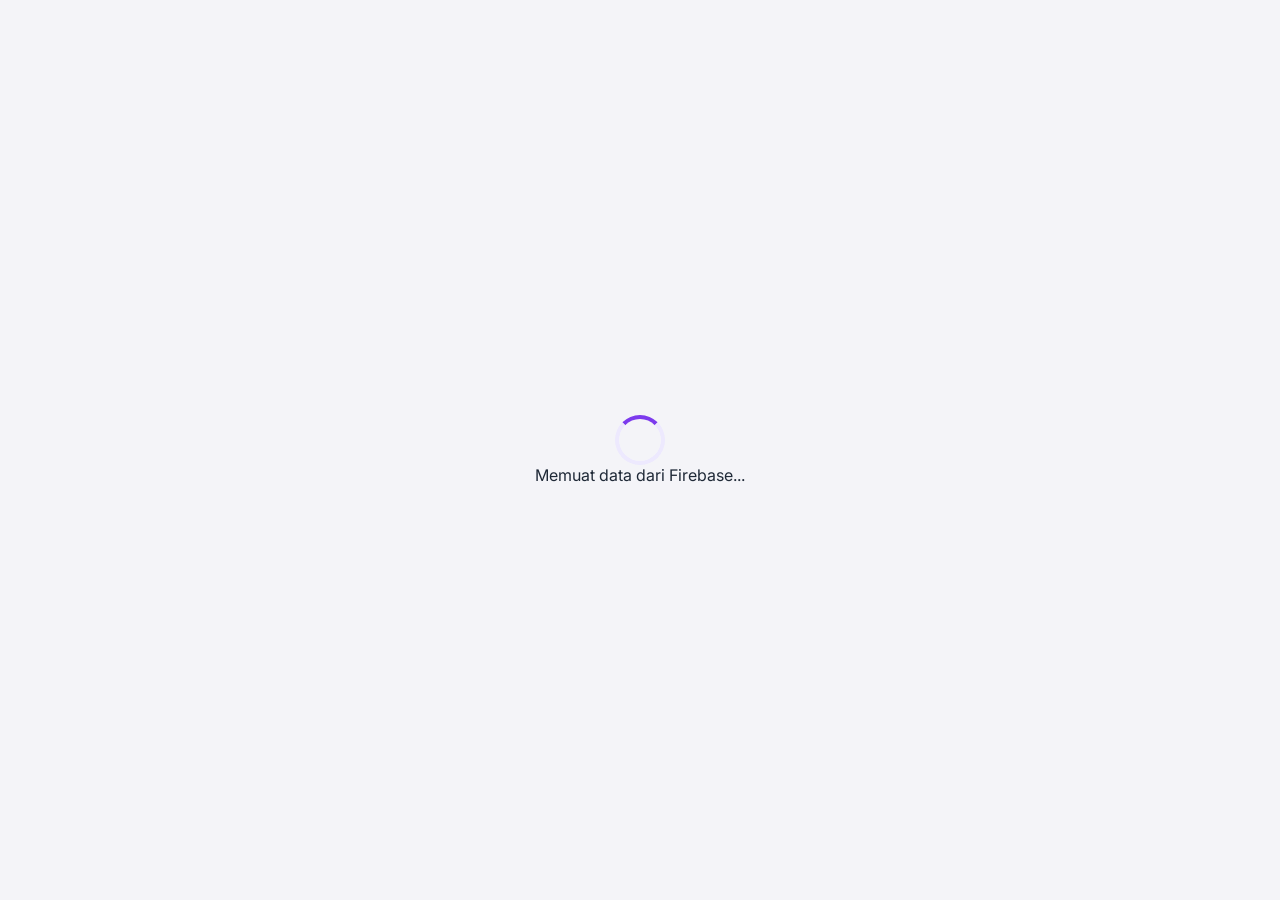
==== commit 49c1c48d: "Update portal RT v6" ====
--- a/portal.html
+++ b/portal.html
@@ -41,6 +41,8 @@
 .btn-secondary{background:var(--line2);color:var(--ink2)}
 .btn-success{background:var(--green);color:#fff}
 .btn-warning{background:var(--p);color:#fff}
+.btn-back{background:#fff;color:var(--p);border:2px solid var(--p);padding:10px 18px;font-size:14px}
+.btn-back:hover{background:var(--pt)}
 .btn-sm{padding:8px 14px;font-size:12.5px;border-radius:10px}
 .btn-block{width:100%}
 
@@ -65,6 +67,11 @@
 .menu-item .icon{font-size:18px;width:22px;text-align:center}
 
 .content{padding:24px 28px;overflow-y:auto;background:var(--bg);grid-row:2}
+
+/* BACK BUTTON */
+.back-bar{display:flex;align-items:center;gap:12px;margin-bottom:16px;padding-bottom:12px;border-bottom:2px solid var(--line)}
+.back-bar h2{font-size:22px;font-weight:800;color:var(--ink);flex:1}
+.back-bar .btn-back{display:flex;align-items:center;gap:6px}
 
 /* CARD */
 .card{background:var(--card);border-radius:16px;padding:22px;margin-bottom:16px;box-shadow:0 2px 8px rgba(0,0,0,.04);border:1px solid #ECECF3}
@@ -215,7 +222,6 @@
 .dokumentasi-item{position:relative;aspect-ratio:1;border-radius:10px;overflow:hidden;border:2px solid var(--line);cursor:pointer}
 .dokumentasi-item img{width:100%;height:100%;object-fit:cover;transition:transform .2s}
 .dokumentasi-item:hover img{transform:scale(1.05)}
-.dokumentasi-item .count-badge{position:absolute;bottom:4px;right:4px;background:rgba(0,0,0,.7);color:#fff;font-size:10px;font-weight:700;padding:2px 6px;border-radius:8px}
 
 /* RIWAYAT STATS */
 .riwayat-stats{display:grid;grid-template-columns:repeat(3,1fr);gap:10px;margin-bottom:16px}
@@ -226,10 +232,6 @@
 .riwayat-stat.yellow{background:#FFFBEB;border:1px solid #FDE68A}
 .riwayat-stat.red{background:#FEF2F2;border:1px solid #FECACA}
 
-/* QRIS */
-.qris-box{background:#fff;border:2px dashed #C4B5FD;border-radius:14px;padding:20px;text-align:center;margin:12px 0}
-.qris-box img{max-width:200px;max-height:200px;border-radius:10px}
-
 /* PAGE */
 .page{display:none}
 .page.active{display:block;animation:fadein .25s}
@@ -245,6 +247,12 @@
 .loading{position:fixed;inset:0;background:var(--bg);display:flex;align-items:center;justify-content:center;z-index:5000;flex-direction:column}
 .spinner{width:50px;height:50px;border:4px solid var(--pt);border-top-color:var(--p);border-radius:50%;animation:sp .9s linear infinite}
 @keyframes sp{to{transform:rotate(360deg)}}
+
+/* SYNC STATUS */
+.sync-status{position:fixed;bottom:20px;right:20px;background:#fff;padding:8px 14px;border-radius:20px;font-size:12px;font-weight:600;box-shadow:0 4px 12px rgba(0,0,0,.1);display:flex;align-items:center;gap:6px;z-index:100}
+.sync-status .dot{width:8px;height:8px;border-radius:50%;background:var(--green);animation:pulse 2s infinite}
+.sync-status.offline .dot{background:var(--red)}
+@keyframes pulse{0%,100%{opacity:1}50%{opacity:.5}}
 
 /* RESPONSIVE */
 @media(max-width:900px){
@@ -262,9 +270,10 @@
   .form-row{grid-template-columns:1fr}
   .riwayat-stats{grid-template-columns:1fr}
   .login-container{padding:28px 20px}
+  .back-bar h2{font-size:18px}
 }
 @media print{
-  .sidebar,.notif-btn,.action-row,.filter-row,.search-box,.info-box,.data-actions,.toast,.modal,.form-box{display:none!important}
+  .sidebar,.notif-btn,.action-row,.filter-row,.search-box,.info-box,.data-actions,.toast,.modal,.form-box,.back-bar,.sync-status{display:none!important}
   body,.app,.content{background:#fff!important}
   .header{background:#fff!important;color:#000!important;border-bottom:2px solid #000;padding:0 0 12px!important}
   .header::before{display:none}
@@ -281,12 +290,12 @@
     <div class="login-logo">🏘️</div>
     <div class="login-header"><h1>Portal Saung Kebun</h1><p>RT 11 / RW 44 — Sistem Rukun Tetangga Digital</p></div>
     <div class="form-group"><label>👤 Pilih Akun Warga</label><select id="loginWarga"><option value="">— Memuat —</option></select></div>
-    <div class="form-group"><label>🔐 PIN (4 digit)</label><input type="password" id="loginPin" placeholder="Masukkan PIN" maxlength="4" inputmode="numeric" oninput="this.value=this.value.replace(/[^0-9]/g,'')"></div>
+    <div class="form-group"><label> PIN (4 digit)</label><input type="password" id="loginPin" placeholder="Masukkan PIN" maxlength="4" inputmode="numeric" oninput="this.value=this.value.replace(/[^0-9]/g,'')"></div>
     <div class="form-group"><label class="check-label"><input type="checkbox" id="rememberMe" checked> Ingat saya (auto-login 7 hari)</label></div>
-    <button class="btn btn-primary btn-block" onclick="doLogin()"> Masuk ke Portal</button>
+    <button class="btn btn-primary btn-block" onclick="doLogin()">🔓 Masuk ke Portal</button>
     <button class="btn btn-danger btn-block" style="margin-top:10px" onclick="resetData()">🔄 Reset Data</button>
     <button class="btn btn-secondary btn-block" style="margin-top:10px" onclick="showHelp()">❓ Bantuan</button>
-    <div class="login-footer">💡 PIN default: <b>1234</b></div>
+    <div class="login-footer">💡 PIN default: <b>1234</b> · Data tersimpan aman di Firebase Cloud</div>
   </div>
 </div>
 
@@ -296,13 +305,13 @@
     <div class="header-left">
       <h1 id="hRole">—</h1>
       <p id="hName">—</p>
-      <div class="loc">📍 Saung Kebun · RT 11 / RW 44</div>
+      <div class="loc"> Saung Kebun · RT 11 / RW 44</div>
     </div>
     <button class="notif-btn" onclick="showNotif()">🔔<span class="badge" id="notifBadge">0</span></button>
   </div>
 
   <div class="sidebar">
-    <div class="sidebar-header"><h2>🏘️ Saung Kebun</h2><p>RT 11 / RW 44</p></div>
+    <div class="sidebar-header"><h2>️ Saung Kebun</h2><p>RT 11 / RW 44</p></div>
     <div class="menu-item active" data-page="home" onclick="showPage('home',this)"><span class="icon">🏠</span>Beranda</div>
     <div class="menu-item" data-page="warga" onclick="showPage('warga',this)"><span class="icon">👥</span>Warga</div>
     <div class="menu-item" data-page="iuran" onclick="showPage('iuran',this)"><span class="icon">✅</span>Iuran</div>
@@ -314,7 +323,7 @@
     <div class="menu-item" data-page="ronda" onclick="showPage('ronda',this)"><span class="icon">🛡️</span>Ronda</div>
     <div class="menu-item" data-page="surat" onclick="showPage('surat',this)"><span class="icon">️</span>Surat</div>
     <div class="menu-item" data-page="tamu" onclick="showPage('tamu',this)"><span class="icon">👤</span>Tamu</div>
-    <div class="menu-item" data-page="voting" onclick="showPage('voting',this)"><span class="icon">️</span>Voting</div>
+    <div class="menu-item" data-page="voting" onclick="showPage('voting',this)"><span class="icon">🗳️</span>Voting</div>
     <div class="menu-item" data-page="akun" onclick="showPage('akun',this)"><span class="icon">⚙️</span>Akun</div>
   </div>
 
@@ -337,7 +346,7 @@
         </div>
       </div>
       <div class="card">
-        <div class="card-header"><h3> Ringkasan Keuangan</h3><span class="link" onclick="showPage('keuangan',document.querySelector('[data-page=keuangan]'))">Laporan →</span></div>
+        <div class="card-header"><h3>💰 Ringkasan Keuangan</h3><span class="link" onclick="showPage('keuangan',document.querySelector('[data-page=keuangan]'))">Laporan →</span></div>
         <div class="finance-grid">
           <div class="finance-item green"><div class="label">Saldo Kas</div><div class="value" id="hSaldo">Rp 0</div><div class="icon">💵</div></div>
           <div class="finance-item blue"><div class="label">Pemasukan</div><div class="value" id="hMasuk">Rp 0</div><div class="icon">⬆️</div></div>
@@ -345,9 +354,9 @@
         </div>
       </div>
       <div class="card">
-        <div class="card-header"><h3>📊 Statistik Warga</h3></div>
+        <div class="card-header"><h3> Statistik Warga</h3></div>
         <div class="finance-grid">
-          <div class="finance-item purple"><div class="label">Total Warga</div><div class="value" id="hWarga">0</div><div class="icon">👥</div></div>
+          <div class="finance-item purple"><div class="label">Total Warga</div><div class="value" id="hWarga">0</div><div class="icon"></div></div>
           <div class="finance-item green"><div class="label">Iuran Lunas</div><div class="value" id="hIuran">0/0</div><div class="icon">✅</div></div>
           <div class="finance-item red"><div class="label">Pengaduan Aktif</div><div class="value" id="hLapor">0</div><div class="icon">🚨</div></div>
         </div>
@@ -362,17 +371,19 @@
 
     <!-- WARGA -->
     <div class="page" id="page-warga">
+      <div class="back-bar"><h2>👥 Data Warga</h2><button class="btn btn-back" onclick="showPage('home',document.querySelector('[data-page=home]'))">← Kembali</button></div>
       <div class="card">
-        <div class="card-header"><h3>👥 Data Warga <span class="badge b-blue" id="wargaCount">0</span></h3><button class="btn btn-sm btn-primary" onclick="showWargaForm()">＋ Tambah</button></div>
-        <div class="search-box"><span class="si"></span><input type="text" id="searchWarga" placeholder="Cari nama, blok, jabatan..." oninput="renderWargaList()"></div>
+        <div class="card-header"><button class="btn btn-sm btn-primary" onclick="showWargaForm()">＋ Tambah Warga</button></div>
+        <div class="search-box"><span class="si">🔍</span><input type="text" id="searchWarga" placeholder="Cari nama, blok, jabatan..." oninput="renderWargaList()"></div>
         <div id="wargaList"></div>
       </div>
     </div>
 
     <!-- IURAN -->
     <div class="page" id="page-iuran">
+      <div class="back-bar"><h2>✅ Status Iuran</h2><button class="btn btn-back" onclick="showPage('home',document.querySelector('[data-page=home]'))">← Kembali</button></div>
       <div class="card">
-        <div class="card-header"><h3>✅ Status Iuran</h3><button class="btn btn-sm btn-secondary" onclick="ubahNominalIuran()">✏️ Ubah Nominal</button></div>
+        <div class="card-header"><button class="btn btn-sm btn-secondary" onclick="ubahNominalIuran()">✏️ Ubah Nominal</button></div>
         <div class="info-box green"><div class="info-box-header"><h4>💡 Info</h4><button onclick="showPage('setoran',document.querySelector('[data-page=setoran]'))">💰 Setor</button></div><p class="note">Nominal: <b id="iuranNominalLabel">Rp 50.000</b>/bulan</p></div>
         <div class="filter-row"><select id="iuranBulan" onchange="renderIuranList()"></select></div>
         <div id="iuranList"></div>
@@ -381,20 +392,21 @@
 
     <!-- KEUANGAN -->
     <div class="page" id="page-keuangan">
+      <div class="back-bar"><h2>💰 Keuangan</h2><button class="btn btn-back" onclick="showPage('home',document.querySelector('[data-page=home]'))">← Kembali</button></div>
       <div class="card">
-        <div class="card-header"><h3>💰 Keuangan</h3><span class="link" onclick="showRekeningSettings()" id="rekeningLink" style="display:none">⚙️ Pengaturan Rekening</span></div>
+        <div class="card-header"><span class="link" onclick="showRekeningSettings()" id="rekeningLink" style="display:none">⚙️ Pengaturan Rekening</span></div>
         <div class="filter-row"><select id="filterBulan" onchange="applyFilter()"></select><select id="filterPeriode" onchange="applyFilter()"><option value="bulan">Per Bulan</option><option value="semua">Semua</option></select></div>
         <div class="action-row"><button class="action-btn add" onclick="showTambahTransaksi()">＋ Tambah</button><button class="action-btn reset" onclick="resetFilter()">🔄 Reset</button><button class="action-btn pdf" onclick="window.print()"> PDF</button></div>
         <div class="info-box"><div class="info-box-header"><h4>💳 Rekening Iuran</h4><button onclick="salinRekening()">📋 Salin</button></div><div class="bank-info"><div class="bn" id="bankName">Bank Mandiri</div><div class="acc" id="bankAcc">123-00-456789-0</div><div class="an" id="bankAn">A/N Kas RT 11 Saung Kebun</div></div><div id="qrisDisplay" style="display:none;margin-top:10px"><div style="font-size:12px;color:var(--muted);margin-bottom:6px">QRIS:</div><img id="qrisImg" style="max-width:150px;border-radius:8px"></div></div>
         <div class="finance-grid"><div class="finance-item green"><div class="label">Saldo</div><div class="value" id="kSaldo">Rp 0</div></div><div class="finance-item blue"><div class="label">Masuk</div><div class="value" id="kMasuk">Rp 0</div></div><div class="finance-item orange"><div class="label">Keluar</div><div class="value" id="kKeluar">Rp 0</div></div></div>
       </div>
-      <div class="card"><div class="card-header"><h3>📊 Mutasi Kas</h3></div><div id="mutasiList"></div></div>
+      <div class="card"><div class="card-header"><h3> Mutasi Kas</h3></div><div id="mutasiList"></div></div>
     </div>
 
     <!-- SETORAN -->
     <div class="page" id="page-setoran">
+      <div class="back-bar"><h2>📤 Setoran Online</h2><button class="btn btn-back" onclick="showPage('home',document.querySelector('[data-page=home]'))">← Kembali</button></div>
       <div class="card">
-        <div class="card-header"><h3> Setoran Online</h3></div>
         <div class="info-box"><div class="info-box-header"><h4>💳 Transfer</h4><button onclick="salinRekening()">📋 Salin</button></div><div class="bank-info"><div class="bn" id="bankName2">Bank Mandiri</div><div class="acc" id="bankAcc2">123-00-456789-0</div><div class="an" id="bankAn2">A/N Kas RT 11</div></div><div id="qrisDisplay2" style="display:none;margin-top:10px"><div style="font-size:12px;color:var(--muted);margin-bottom:6px">QRIS:</div><img id="qrisImg2" style="max-width:150px;border-radius:8px"></div></div>
         <div class="form-box">
           <div class="section-title" style="margin-top:0">Form Setoran</div>
@@ -403,41 +415,27 @@
           <div class="form-group"><label>No. Referensi</label><input type="text" id="setorRef" placeholder="TRX..."></div>
           <div class="form-group"><label>📷 Bukti (multi-foto)</label><div class="photo-upload-area" onclick="document.getElementById('setorBukti').click()"><div class="ui"></div><div class="ut">Klik untuk pilih foto</div><input type="file" id="setorBukti" accept="image/*" multiple onchange="handleMultiplePhotos(this,'setoran')"></div><div class="photo-preview-grid" id="buktiPreviewGrid"></div><div class="photo-count" id="photoCount">0 foto</div></div>
           <div class="form-group"><label>Catatan</label><textarea id="setorCatatan" rows="2"></textarea></div>
-          <button class="btn btn-primary btn-block" onclick="submitSetoran()"> Kirim</button>
+          <button class="btn btn-primary btn-block" onclick="submitSetoran()">📤 Kirim</button>
         </div>
       </div>
-      <div class="card"><div class="card-header"><h3>📋 Riwayat Saya</h3></div><div class="riwayat-stats"><div class="riwayat-stat green"><div class="rv" id="rsLunas">0</div><div class="rl">OK</div></div><div class="riwayat-stat yellow"><div class="rv" id="rsPending">0</div><div class="rl">Pending</div></div><div class="riwayat-stat red"><div class="rv" id="rsDitolak">0</div><div class="rl">Ditolak</div></div></div><div id="riwayatList"></div></div>
+      <div class="card"><div class="card-header"><h3> Riwayat Saya</h3></div><div class="riwayat-stats"><div class="riwayat-stat green"><div class="rv" id="rsLunas">0</div><div class="rl">OK</div></div><div class="riwayat-stat yellow"><div class="rv" id="rsPending">0</div><div class="rl">Pending</div></div><div class="riwayat-stat red"><div class="rv" id="rsDitolak">0</div><div class="rl">Ditolak</div></div></div><div id="riwayatList"></div></div>
       <div class="card" id="konfirmasiCard" style="display:none"><div class="card-header"><h3>⏳ Konfirmasi <span class="badge b-yellow" id="pendingCount">0</span></h3></div><div id="konfirmasiList"></div></div>
     </div>
 
     <!-- PENGUMUMAN -->
     <div class="page" id="page-pengumuman">
-      <div class="card"><div class="card-header"><h3>📢 Pengumuman</h3><button class="btn btn-sm btn-primary" onclick="showPengumumanForm()">＋ Tambah</button></div><div id="pengumumanList"></div></div>
-    </div>
-
-    <!-- KEGIATAN (BARU) -->
+      <div class="back-bar"><h2> Pengumuman</h2><button class="btn btn-back" onclick="showPage('home',document.querySelector('[data-page=home]'))">← Kembali</button></div>
+      <div class="card"><div class="card-header"><button class="btn btn-sm btn-primary" onclick="showPengumumanForm()">＋ Tambah</button></div><div id="pengumumanList"></div></div>
+    </div>
+
+    <!-- KEGIATAN -->
     <div class="page" id="page-kegiatan">
+      <div class="back-bar"><h2> Kegiatan RT</h2><button class="btn btn-back" onclick="showPage('home',document.querySelector('[data-page=home]'))">← Kembali</button></div>
       <div class="card">
-        <div class="card-header"><h3> Kegiatan RT</h3><button class="btn btn-sm btn-primary" onclick="showKegiatanForm()">＋ Tambah Kegiatan</button></div>
+        <div class="card-header"><button class="btn btn-sm btn-primary" onclick="showKegiatanForm()">＋ Tambah Kegiatan</button></div>
         <div class="filter-row">
-          <select id="kegiatanFilterKategori" onchange="renderKegiatanList()">
-            <option value="semua">Semua Kategori</option>
-            <option>Kerja Bakti</option>
-            <option>Rapat RT</option>
-            <option>Posyandu</option>
-            <option>HUT RT</option>
-            <option>Pengajian</option>
-            <option>Sosial</option>
-            <option>Olahraga</option>
-            <option>Lainnya</option>
-          </select>
-          <select id="kegiatanFilterStatus" onchange="renderKegiatanList()">
-            <option value="semua">Semua Status</option>
-            <option value="Akan Datang">Akan Datang</option>
-            <option value="Sedang Berlangsung">Sedang Berlangsung</option>
-            <option value="Selesai">Selesai</option>
-            <option value="Dibatalkan">Dibatalkan</option>
-          </select>
+          <select id="kegiatanFilterKategori" onchange="renderKegiatanList()"><option value="semua">Semua Kategori</option><option>Kerja Bakti</option><option>Rapat RT</option><option>Posyandu</option><option>HUT RT</option><option>Pengajian</option><option>Sosial</option><option>Olahraga</option><option>Lainnya</option></select>
+          <select id="kegiatanFilterStatus" onchange="renderKegiatanList()"><option value="semua">Semua Status</option><option value="Akan Datang">Akan Datang</option><option value="Sedang Berlangsung">Sedang Berlangsung</option><option value="Selesai">Selesai</option><option value="Dibatalkan">Dibatalkan</option></select>
         </div>
         <div id="kegiatanList"></div>
       </div>
@@ -445,33 +443,39 @@
 
     <!-- PENGADUAN -->
     <div class="page" id="page-pengaduan">
-      <div class="card"><div class="card-header"><h3> Pengaduan</h3><button class="btn btn-sm btn-primary" onclick="showLaporForm()">＋ Lapor</button></div><div id="pengaduanList"></div></div>
+      <div class="back-bar"><h2>🚨 Pengaduan</h2><button class="btn btn-back" onclick="showPage('home',document.querySelector('[data-page=home]'))">← Kembali</button></div>
+      <div class="card"><div class="card-header"><button class="btn btn-sm btn-primary" onclick="showLaporForm()">＋ Lapor</button></div><div id="pengaduanList"></div></div>
     </div>
 
     <!-- RONDA -->
     <div class="page" id="page-ronda">
-      <div class="card"><div class="card-header"><h3>🛡️ Ronda</h3><button class="btn btn-sm btn-primary" onclick="showRondaForm()">＋ Tambah</button></div><div id="rondaList"></div></div>
+      <div class="back-bar"><h2>🛡️ Jadwal Ronda</h2><button class="btn btn-back" onclick="showPage('home',document.querySelector('[data-page=home]'))">← Kembali</button></div>
+      <div class="card"><div class="card-header"><button class="btn btn-sm btn-primary" onclick="showRondaForm()">＋ Tambah</button></div><div id="rondaList"></div></div>
     </div>
 
     <!-- SURAT -->
     <div class="page" id="page-surat">
-      <div class="card"><div class="card-header"><h3>✉️ Surat</h3><button class="btn btn-sm btn-primary" onclick="showSuratForm()">＋ Ajukan</button></div><div id="suratList"></div></div>
+      <div class="back-bar"><h2>✉️ Pengajuan Surat</h2><button class="btn btn-back" onclick="showPage('home',document.querySelector('[data-page=home]'))">← Kembali</button></div>
+      <div class="card"><div class="card-header"><button class="btn btn-sm btn-primary" onclick="showSuratForm()">＋ Ajukan</button></div><div id="suratList"></div></div>
     </div>
 
     <!-- TAMU -->
     <div class="page" id="page-tamu">
-      <div class="card"><div class="card-header"><h3> Tamu</h3><button class="btn btn-sm btn-primary" onclick="showTamuForm()">＋ Tambah</button></div><div id="tamuList"></div></div>
+      <div class="back-bar"><h2>👤 Buku Tamu</h2><button class="btn btn-back" onclick="showPage('home',document.querySelector('[data-page=home]'))">← Kembali</button></div>
+      <div class="card"><div class="card-header"><button class="btn btn-sm btn-primary" onclick="showTamuForm()">＋ Tambah</button></div><div id="tamuList"></div></div>
     </div>
 
     <!-- VOTING -->
     <div class="page" id="page-voting">
-      <div class="card"><div class="card-header"><h3>🗳️ Voting</h3><button class="btn btn-sm btn-primary" onclick="showVotingForm()">＋ Buat</button></div><div id="votingList"></div></div>
+      <div class="back-bar"><h2>🗳️ Jajak Pendapat</h2><button class="btn btn-back" onclick="showPage('home',document.querySelector('[data-page=home]'))">← Kembali</button></div>
+      <div class="card"><div class="card-header"><button class="btn btn-sm btn-primary" onclick="showVotingForm()">＋ Buat</button></div><div id="votingList"></div></div>
     </div>
 
     <!-- AKUN -->
     <div class="page" id="page-akun">
-      <div class="card"><div class="card-header"><h3>⚙️ Akun</h3><button class="btn btn-sm btn-secondary" onclick="editProfil()">✏️ Edit Profil</button></div><div id="akunInfo"></div><button class="btn btn-danger btn-block" style="margin-top:16px" onclick="doLogout()">🚪 Keluar</button></div>
-      <div class="card" id="backupCard" style="display:none"><div class="card-header"><h3>💾 Backup & Restore</h3></div><p style="font-size:13px;color:var(--muted);margin-bottom:14px">Download semua data sebagai JSON, atau restore dari file backup.</p><div style="display:flex;gap:10px;flex-wrap:wrap"><button class="btn btn-primary" onclick="downloadBackup()">📥 Download Backup</button><button class="btn btn-secondary" onclick="document.getElementById('restoreFile').click()">📤 Restore Backup</button><input type="file" id="restoreFile" accept=".json" style="display:none" onchange="restoreBackup(event)"></div></div>
+      <div class="back-bar"><h2>⚙️ Akun Saya</h2><button class="btn btn-back" onclick="showPage('home',document.querySelector('[data-page=home]'))">← Kembali</button></div>
+      <div class="card"><div class="card-header"><button class="btn btn-sm btn-secondary" onclick="editProfil()">✏️ Edit Profil</button></div><div id="akunInfo"></div><button class="btn btn-danger btn-block" style="margin-top:16px" onclick="doLogout()">🚪 Keluar</button></div>
+      <div class="card" id="backupCard" style="display:none"><div class="card-header"><h3> Backup & Restore</h3></div><p style="font-size:13px;color:var(--muted);margin-bottom:14px">Data otomatis tersimpan di Firebase Cloud. Download backup JSON untuk cadangan lokal.</p><div style="display:flex;gap:10px;flex-wrap:wrap"><button class="btn btn-primary" onclick="downloadBackup()">📥 Download Backup</button><button class="btn btn-secondary" onclick="document.getElementById('restoreFile').click()">📤 Restore Backup</button><input type="file" id="restoreFile" accept=".json" style="display:none" onchange="restoreBackup(event)"></div></div>
     </div>
 
   </div>
@@ -480,9 +484,27 @@
 <div class="toast" id="toast"></div>
 <div class="modal" id="modal"><div class="modal-content" id="modalContent"></div></div>
 <div class="lightbox" id="lightbox" onclick="this.classList.remove('active')"><button class="lb-close" onclick="event.stopPropagation();document.getElementById('lightbox').classList.remove('active')">✕ Tutup</button><img id="lightboxImg" src="" alt="bukti"></div>
-<div class="loading" id="loading"><div class="spinner"></div><p>Memuat...</p></div>
+<div class="loading" id="loading"><div class="spinner"></div><p>Memuat data dari Firebase...</p></div>
+<div class="sync-status" id="syncStatus"><span class="dot"></span><span id="syncText">Online</span></div>
+
+<!-- Firebase SDK -->
+<script src="https://www.gstatic.com/firebasejs/9.22.0/firebase-app-compat.js"></script>
+<script src="https://www.gstatic.com/firebasejs/9.22.0/firebase-database-compat.js"></script>
 
 <script>
+/* ================= FIREBASE CONFIG ================= */
+const firebaseConfig={
+  apiKey:"AIzaSyA_yY6nS1gfREzEzbPMnb97YW04sR0re-I",
+  authDomain:"saung-kebon-rt11-134b3.firebaseapp.com",
+  databaseURL:"https://saung-kebon-rt11-134b3-default-rtdb.asia-southeast1.firebasedatabase.app",
+  projectId:"saung-kebon-rt11-134b3",
+  storageBucket:"saung-kebon-rt11-134b3.firebasestorage.app",
+  messagingSenderId:"496701101163",
+  appId:"1:496701101163:web:386496736c57b6f45d0d2e"
+};
+firebase.initializeApp(firebaseConfig);
+const db=firebase.database();
+
 /* ================= DATA DEFAULT ================= */
 const defaultData={
   rt:{nama:'Portal Saung Kebun RT 11 RW 44',iuranNominal:50000,bank:{nama:'Bank Mandiri',rek:'123-00-456789-0',an:'Kas RT 11 Saung Kebun'},qris:null},
@@ -496,11 +518,8 @@
   iuran:[{id:'I001',wargaId:'W001',bulan:'2026-10',nominal:50000,status:'Lunas',tgl:'2026-10-01'},{id:'I002',wargaId:'W002',bulan:'2026-10',nominal:50000,status:'Lunas',tgl:'2026-10-02'}],
   kas:[{id:'K001',tgl:'2026-10-01',tipe:'Masuk',kat:'Iuran Warga',urai:'Iuran Oktober - Ketua RT',nominal:50000},{id:'K002',tgl:'2026-10-02',tipe:'Masuk',kat:'Iuran Warga',urai:'Iuran Oktober - Sekretaris',nominal:50000},{id:'K003',tgl:'2026-10-05',tipe:'Masuk',kat:'Donasi',urai:'Donasi warga',nominal:200000},{id:'K004',tgl:'2026-10-10',tipe:'Keluar',kat:'Kebersihan',urai:'Beli sapu',nominal:150000},{id:'K005',tgl:'2026-10-15',tipe:'Keluar',kat:'Keamanan',urai:'Lampu pos ronda',nominal:85000}],
   setoran:[],
-  pengumuman:[{id:'P001',judul:'Selamat Datang',kat:'Pengumuman',isi:'Portal RT 11 RW 44 resmi diluncurkan dengan tema ungu.',tgl:'2026-10-01',pin:true,oleh:'Ketua RT'}],
-  kegiatan:[
-    {id:'K001',judul:'Kerja Bakti Bulanan',kategori:'Kerja Bakti',tgl:'2026-10-12',waktuMulai:'07:00',waktuSelesai:'10:00',lokasi:'Seluruh RT 11',deskripsi:'Kerja bakti membersihkan selokan dan taman lingkungan. Harap membawa peralatan kebersihan masing-masing.',penanggungJawab:'Dirham Rozi',status:'Akan Datang',dokumentasi:[],createdBy:'W001',createdAt:'2026-10-01'},
-    {id:'K002',judul:'Rapat Pengurus RT',kategori:'Rapat RT',tgl:'2026-10-08',waktuMulai:'19:00',waktuSelesai:'21:00',lokasi:'Balai RT',deskripsi:'Rapat bulanan membahas program kerja dan evaluasi keuangan.',penanggungJawab:'Dirham Rozi',status:'Selesai',dokumentasi:[],createdBy:'W001',createdAt:'2026-10-01'}
-  ],
+  pengumuman:[{id:'P001',judul:'Selamat Datang',kat:'Pengumuman',isi:'Portal RT 11 RW 44 resmi diluncurkan dengan tema ungu.',tgl:'2026-10-01',pin:true,oleh:'Ketua RT'},{id:'P002',judul:'Kerja Bakti Bulanan',kat:'Kerja Bakti',isi:'Kerja bakti lingkungan akan dilaksanakan hari Sabtu pukul 07.00 WIB.',tgl:'2026-10-12',pin:false,oleh:'Ketua RT'}],
+  kegiatan:[{id:'K001',judul:'Kerja Bakti Bulanan',kategori:'Kerja Bakti',tgl:'2026-10-12',waktuMulai:'07:00',waktuSelesai:'10:00',lokasi:'Seluruh RT 11',deskripsi:'Kerja bakti membersihkan selokan dan taman lingkungan.',penanggungJawab:'Dirham Rozi',status:'Akan Datang',dokumentasi:[],createdBy:'W001',createdAt:'2026-10-01'}],
   lapor:[{id:'L001',wargaId:'W005',kat:'Infrastruktur',judul:'Jalan berlubang',isi:'Lubang di blok A',status:'Baru',prio:'Sedang',tgl:'2026-10-01'}],
   tamu:[{id:'T001',nama:'Budi Santoso',asal:'Jakarta',alamat:'A01',keperluan:'Kunjungan',penjamin:'Dirham Rozi',tglMasuk:'2026-10-01',tglKeluar:'2026-10-05',status:'Selesai'}],
   surat:[{id:'S001',wargaId:'W001',jenis:'Surat Domisili',keperluan:'Sekolah anak',status:'Selesai',tgl:'2026-10-01',noSurat:'001/RT11/X/2026'}],
@@ -509,7 +528,7 @@
 };
 
 /* ================= STATE & UTIL ================= */
-let appData,currentUser=null,currentPage='home',uploadedPhotos=[],photoContext='';
+let appData,currentUser=null,currentPage='home',uploadedPhotos=[],photoContext='',firebaseListener=null,isOnline=true;
 const $=id=>document.getElementById(id);
 const esc=s=>String(s==null?'':s).replace(/&/g,'&amp;').replace(/</g,'&lt;').replace(/>/g,'&gt;').replace(/"/g,'&quot;');
 const rp=n=>'Rp '+Number(n||0).toLocaleString('id-ID');
@@ -529,17 +548,90 @@
 const openModal=h=>{$('modalContent').innerHTML=h;$('modal').classList.add('active');};
 const closeModal=()=>$('modal').classList.remove('active');
 const viewBukti=s=>{$('lightboxImg').src=s;$('lightbox').classList.add('active');};
-const loadData=()=>{try{const d=localStorage.getItem('saungkebon_v6');appData=d?JSON.parse(d):JSON.parse(JSON.stringify(defaultData));if(!d)saveData();}catch(e){appData=JSON.parse(JSON.stringify(defaultData));}};
-const saveData=()=>{try{localStorage.setItem('saungkebon_v6',JSON.stringify(appData));}catch(e){}};
-const normalize=()=>{if(!appData.rt)appData.rt=defaultData.rt;if(!appData.rt.bank)appData.rt.bank=defaultData.rt.bank;if(appData.rt.iuranNominal==null)appData.rt.iuranNominal=50000;if(!appData.rt.qris)appData.rt.qris=null;if(!Array.isArray(appData.warga))appData.warga=[];appData.warga.forEach(w=>{if(!w.pin)w.pin='1234';});['iuran','kas','setoran','pengumuman','kegiatan','lapor','tamu','surat','voting','ronda'].forEach(k=>{if(!Array.isArray(appData[k]))appData[k]=[];});};
+
+/* ================= FIREBASE SYNC ================= */
+function updateSyncStatus(online){
+  isOnline=online;
+  const ss=$('syncStatus');
+  if(online){ss.classList.remove('offline');$('syncText').textContent='Online · Tersimpan di Firebase';}
+  else{ss.classList.add('offline');$('syncText').textContent='Offline · Cache lokal';}
+}
+
+async function loadDataFromFirebase(){
+  try{
+    const snapshot=await db.ref('/').once('value');
+    const data=snapshot.val();
+    if(data&&data.warga&&data.warga.length){
+      appData=data;
+      showToast('Data dimuat dari Firebase','info');
+    }else{
+      await db.ref('/').set(defaultData);
+      appData=JSON.parse(JSON.stringify(defaultData));
+      showToast('Data default dibuat di Firebase','info');
+    }
+    updateSyncStatus(true);
+  }catch(e){
+    console.error('Firebase load error:',e);
+    try{
+      const local=localStorage.getItem('saungkebon_cache');
+      if(local){appData=JSON.parse(local);showToast('Menggunakan cache lokal','info');}
+      else{appData=JSON.parse(JSON.stringify(defaultData));}
+    }catch(e2){appData=JSON.parse(JSON.stringify(defaultData));}
+    updateSyncStatus(false);
+  }
+}
+
+async function saveDataToFirebase(){
+  try{
+    await db.ref('/').set(appData);
+    localStorage.setItem('saungkebon_cache',JSON.stringify(appData));
+    updateSyncStatus(true);
+    return true;
+  }catch(e){
+    console.error('Firebase save error:',e);
+    localStorage.setItem('saungkebon_cache',JSON.stringify(appData));
+    updateSyncStatus(false);
+    showToast('Disimpan di cache lokal','info');
+    return false;
+  }
+}
+
+function setupRealtimeListener(){
+  if(firebaseListener)db.ref('/').off('value',firebaseListener);
+  firebaseListener=db.ref('/').on('value',snapshot=>{
+    const data=snapshot.val();
+    if(data&&currentUser){
+      const before=JSON.stringify(appData);
+      appData=data;
+      normalize();
+      if(JSON.stringify(appData)!==before){
+        showToast('Data diperbarui dari server','info');
+        refreshPage();
+      }
+    }
+  },error=>{
+    console.error('Firebase listener error:',error);
+    updateSyncStatus(false);
+  });
+}
+
+const normalize=()=>{
+  if(!appData.rt)appData.rt=defaultData.rt;
+  if(!appData.rt.bank)appData.rt.bank=defaultData.rt.bank;
+  if(appData.rt.iuranNominal==null)appData.rt.iuranNominal=50000;
+  if(!appData.rt.qris)appData.rt.qris=null;
+  if(!Array.isArray(appData.warga))appData.warga=[];
+  appData.warga.forEach(w=>{if(!w.pin)w.pin='1234';});
+  ['iuran','kas','setoran','pengumuman','kegiatan','lapor','tamu','surat','voting','ronda'].forEach(k=>{if(!Array.isArray(appData[k]))appData[k]=[];});
+};
 
 /* ================= AUTH ================= */
 const populateLoginWarga=()=>$('loginWarga').innerHTML='<option value="">— Pilih Warga —</option>'+(appData.warga||[]).map(w=>`<option value="${w.id}">${esc(w.nama)} (${esc(w.gol)}) · Blok ${esc(w.blok)}</option>`).join('');
 function doLogin(){const id=$('loginWarga').value,pin=$('loginPin').value.trim();if(!id)return showToast('Pilih akun','error');if(!/^\d{4}$/.test(pin))return showToast('PIN 4 digit','error');const w=appData.warga.find(x=>x.id===id);if(!w)return showToast('Akun tidak ada','error');if(pin!==(w.pin||'1234'))return showToast('PIN salah!','error');currentUser=w;if($('rememberMe').checked)localStorage.setItem('rtku_sess',JSON.stringify({id:w.id,t:Date.now(),p:currentPage}));enterApp();showToast('Selamat datang, '+w.nama.split(' ')[0]+'!');}
-function enterApp(){$('loginPage').style.display='none';$('app').style.display='grid';$('loading').style.display='none';$('hRole').textContent=currentUser.gol;$('hName').textContent=currentUser.nama;buildHomeMenu();updateRekeningLink();showPage('home',document.querySelector('[data-page=home]'));}
-function doLogout(){if(!confirm('Yakin keluar?'))return;currentUser=null;localStorage.removeItem('rtku_sess');$('loginPage').style.display='flex';$('app').style.display='none';$('loginPin').value='';}
-function resetData(){if(!confirm('⚠️ Reset semua data?'))return;if(!confirm('Yakin 100%?'))return;appData=JSON.parse(JSON.stringify(defaultData));saveData();populateLoginWarga();showToast('Data direset! PIN: 1234');}
-function showHelp(){alert('LOGIN:\n1. Pilih nama\n2. PIN: 1234\n3. Masuk\n\nHak akses:\n• Ketua RT/Bendahara: semua fitur + backup + edit rekening\n• Warga biasa: setor, lapor, surat, voting');}
+function enterApp(){$('loginPage').style.display='none';$('app').style.display='grid';$('loading').style.display='none';$('hRole').textContent=currentUser.gol;$('hName').textContent=currentUser.nama;buildHomeMenu();updateRekeningLink();setupRealtimeListener();showPage('home',document.querySelector('[data-page=home]'));}
+function doLogout(){if(!confirm('Yakin keluar?'))return;currentUser=null;if(firebaseListener)db.ref('/').off('value',firebaseListener);localStorage.removeItem('rtku_sess');$('loginPage').style.display='flex';$('app').style.display='none';$('loginPin').value='';}
+function resetData(){if(!confirm('⚠️ Reset semua data di Firebase?'))return;if(!confirm('Yakin 100%? Data akan hilang permanen!'))return;db.ref('/').set(defaultData).then(()=>{appData=JSON.parse(JSON.stringify(defaultData));saveDataToFirebase();populateLoginWarga();showToast('Data direset! PIN: 1234');}).catch(e=>showToast('Gagal reset: '+e.message,'error'));}
+function showHelp(){alert('LOGIN:\n1. Pilih nama\n2. PIN: 1234\n3. Masuk\n\n💾 Data tersimpan aman di Firebase Cloud\n🔄 Real-time sync antar device\n📱 Bisa offline (cache lokal)\n\nHak akses:\n• Ketua RT/Bendahara: semua fitur + backup + edit rekening\n• Warga biasa: setor, lapor, surat, voting');}
 
 /* ================= NAV ================= */
 const PAGES=['home','warga','iuran','keuangan','setoran','pengumuman','kegiatan','pengaduan','ronda','surat','tamu','voting','akun'];
@@ -547,243 +639,121 @@
 function buildHomeMenu(){const cls={warga:'mi-1',iuran:'mi-2',keuangan:'mi-3',setoran:'mi-8',pengumuman:'mi-5',kegiatan:'mi-9',pengaduan:'mi-4',ronda:'mi-3',surat:'mi-7',tamu:'mi-6',voting:'mi-2'};$('homeMenu').innerHTML=NAV.filter(n=>n.id!=='home'&&n.id!=='akun').map(n=>`<div class="menu-box" onclick="showPage('${n.id}',document.querySelector('[data-page=${n.id}]'))"><div class="mi ${cls[n.id]||'mi-1'}">${n.i}</div><span>${n.l}</span></div>`).join('');}
 function showPage(p,el){if(!PAGES.includes(p))p='home';currentPage=p;document.querySelectorAll('.page').forEach(x=>x.classList.remove('active'));const t=$('page-'+p);if(t)t.classList.add('active');document.querySelectorAll('.menu-item').forEach(m=>m.classList.toggle('active',m.dataset.page===p));refreshPage();window.scrollTo({top:0});}
 function refreshPage(){updateDashboard();switch(currentPage){case 'warga':renderWargaList();break;case 'iuran':buildIuranBulan();renderIuranList();break;case 'keuangan':buildKasBulan();applyFilter();renderRekening();break;case 'setoran':buildSetorBulan();renderSetoran();renderRekening();break;case 'pengumuman':renderPengumuman();break;case 'kegiatan':buildKegiatanFilter();renderKegiatanList();break;case 'pengaduan':renderPengaduan();break;case 'ronda':renderRonda();break;case 'surat':renderSurat();break;case 'tamu':renderTamu();break;case 'voting':renderVoting();break;case 'akun':renderAkun();break;}}
-function updateDashboard(){const kas=appData.kas||[];const sal=kas.reduce((s,k)=>s+(k.tipe==='Masuk'?k.nominal:-k.nominal),0);const mk=kas.filter(k=>k.tipe==='Masuk').reduce((s,k)=>s+ +k.nominal,0);const kl=kas.filter(k=>k.tipe==='Keluar').reduce((s,k)=>s+ +k.nominal,0);$('hSaldo').textContent=rp(sal);$('hMasuk').textContent=rp(mk);$('hKeluar').textContent=rp(kl);$('hWarga').textContent=(appData.warga||[]).length;const b=bulanIni();const ln=(appData.iuran||[]).filter(i=>i.bulan===b&&i.status==='Lunas').length;const tt=(appData.warga||[]).length;$('hIuran').textContent=ln+'/'+tt;const pc=tt?Math.round(ln/tt*100):0;$('hIuranPct').textContent=pc+'%';$('hIuranBar').style.width=pc+'%';$('hLapor').textContent=(appData.lapor||[]).filter(l=>l.status!=='Selesai'&&l.status!=='Ditolak').length;const p=(appData.pengumuman||[]).find(x=>x.pin)||(appData.pengumuman||[])[0];if(p){$('annCategory').textContent=p.kat||'Pengumuman';$('annTitle').textContent=p.judul;$('annDesc').textContent=p.isi;$('annDate').textContent=' '+tglIndo(p.tgl)+(p.oleh?' · 👤 '+p.oleh:'');}const c=(appData.lapor||[]).filter(l=>l.status==='Baru').length+(isStaff()?(appData.setoran||[]).filter(s=>s.status==='Pending').length:0);const bd=$('notifBadge');bd.textContent=c;bd.classList.toggle('show',c>0);$('iuranNominalLabel').textContent=rp(appData.rt.iuranNominal);}
+function updateDashboard(){const kas=appData.kas||[];const sal=kas.reduce((s,k)=>s+(k.tipe==='Masuk'?k.nominal:-k.nominal),0);const mk=kas.filter(k=>k.tipe==='Masuk').reduce((s,k)=>s+ +k.nominal,0);const kl=kas.filter(k=>k.tipe==='Keluar').reduce((s,k)=>s+ +k.nominal,0);$('hSaldo').textContent=rp(sal);$('hMasuk').textContent=rp(mk);$('hKeluar').textContent=rp(kl);$('hWarga').textContent=(appData.warga||[]).length;const b=bulanIni();const ln=(appData.iuran||[]).filter(i=>i.bulan===b&&i.status==='Lunas').length;const tt=(appData.warga||[]).length;$('hIuran').textContent=ln+'/'+tt;const pc=tt?Math.round(ln/tt*100):0;$('hIuranPct').textContent=pc+'%';$('hIuranBar').style.width=pc+'%';$('hLapor').textContent=(appData.lapor||[]).filter(l=>l.status!=='Selesai'&&l.status!=='Ditolak').length;const p=(appData.pengumuman||[]).find(x=>x.pin)||(appData.pengumuman||[])[0];if(p){$('annCategory').textContent=p.kat||'Pengumuman';$('annTitle').textContent=p.judul;$('annDesc').textContent=p.isi;$('annDate').textContent='📅 '+tglIndo(p.tgl)+(p.oleh?' · 👤 '+p.oleh:'');}const c=(appData.lapor||[]).filter(l=>l.status==='Baru').length+(isStaff()?(appData.setoran||[]).filter(s=>s.status==='Pending').length:0);const bd=$('notifBadge');bd.textContent=c;bd.classList.toggle('show',c>0);$('iuranNominalLabel').textContent=rp(appData.rt.iuranNominal);}
 function updateRekeningLink(){$('rekeningLink').style.display=isBendahara()?'inline':'none';$('backupCard').style.display=isBendahara()?'block':'none';}
 
 /* ================= REKENING ================= */
 function renderRekening(){const b=appData.rt.bank||{};$('bankName').textContent=b.nama||'-';$('bankAcc').textContent=b.rek||'-';$('bankAn').textContent='A/N '+(b.an||'-');$('bankName2').textContent=b.nama||'-';$('bankAcc2').textContent=b.rek||'-';$('bankAn2').textContent='A/N '+(b.an||'-');if(b.qris){$('qrisDisplay').style.display='block';$('qrisImg').src=b.qris;$('qrisDisplay2').style.display='block';$('qrisImg2').src=b.qris;}else{$('qrisDisplay').style.display='none';$('qrisDisplay2').style.display='none';}}
-function showRekeningSettings(){if(!isBendahara())return showToast('Hanya bendahara','error');const b=appData.rt.bank||{};openModal(`<div class="modal-header"><h3>⚙️ Pengaturan Rekening & QRIS</h3><button class="modal-close" onclick="closeModal()">✕</button></div><p style="font-size:13px;color:var(--muted);margin-bottom:14px">Hanya bendahara yang dapat mengubah.</p><div class="form-group"><label>Nama Bank</label><input id="rBank" value="${esc(b.nama||'')}"></div><div class="form-group"><label>Nomor Rekening</label><input id="rRek" value="${esc(b.rek||'')}"></div><div class="form-group"><label>Atas Nama</label><input id="rAn" value="${esc(b.an||'')}"></div><div class="form-group"><label>QRIS (Upload gambar)</label><input type="file" id="rQris" accept="image/*" onchange="previewQris(this)"><div id="qrisPreview" style="margin-top:10px">${b.qris?`<img src="${b.qris}" style="max-width:150px;border-radius:8px">`:'<div style="color:var(--muted);font-size:13px">Belum ada QRIS</div>'}</div></div><div style="display:flex;gap:8px"><button class="btn btn-primary" style="flex:1" onclick="saveRekening()">💾 Simpan</button>${b.qris?'<button class="btn btn-danger" onclick="hapusQris()">️ Hapus QRIS</button>':''}</div>`);}
+function showRekeningSettings(){if(!isBendahara())return showToast('Hanya bendahara','error');const b=appData.rt.bank||{};openModal(`<div class="modal-header"><h3>⚙️ Pengaturan Rekening & QRIS</h3><button class="modal-close" onclick="closeModal()">✕</button></div><p style="font-size:13px;color:var(--muted);margin-bottom:14px">Hanya bendahara yang dapat mengubah.</p><div class="form-group"><label>Nama Bank</label><input id="rBank" value="${esc(b.nama||'')}"></div><div class="form-group"><label>Nomor Rekening</label><input id="rRek" value="${esc(b.rek||'')}"></div><div class="form-group"><label>Atas Nama</label><input id="rAn" value="${esc(b.an||'')}"></div><div class="form-group"><label>QRIS (Upload gambar)</label><input type="file" id="rQris" accept="image/*" onchange="previewQris(this)"><div id="qrisPreview" style="margin-top:10px">${b.qris?`<img src="${b.qris}" style="max-width:150px;border-radius:8px">`:'<div style="color:var(--muted);font-size:13px">Belum ada QRIS</div>'}</div></div><div style="display:flex;gap:8px"><button class="btn btn-primary" style="flex:1" onclick="saveRekening()">💾 Simpan</button>${b.qris?'<button class="btn btn-danger" onclick="hapusQris()">🗑️ Hapus QRIS</button>':''}</div>`);}
 function previewQris(inp){if(inp.files&&inp.files[0]){const r=new FileReader();r.onload=e=>{$('qrisPreview').innerHTML=`<img src="${e.target.result}" style="max-width:150px;border-radius:8px">`;};r.readAsDataURL(inp.files[0]);}}
-function saveRekening(){const nama=$('rBank').value.trim(),rek=$('rRek').value.trim(),an=$('rAn').value.trim();if(!nama||!rek||!an)return showToast('Lengkapi semua field','error');const img=$('qrisPreview').querySelector('img');const qris=img?img.src:null;appData.rt.bank={nama,rek,an,qris};saveData();closeModal();showToast('Rekening & QRIS tersimpan');renderRekening();}
-function hapusQris(){if(!confirm('Hapus QRIS?'))return;appData.rt.bank.qris=null;saveData();closeModal();showToast('QRIS dihapus');renderRekening();}
+async function saveRekening(){const nama=$('rBank').value.trim(),rek=$('rRek').value.trim(),an=$('rAn').value.trim();if(!nama||!rek||!an)return showToast('Lengkapi semua field','error');const img=$('qrisPreview').querySelector('img');const qris=img?img.src:null;appData.rt.bank={nama,rek,an,qris};await saveDataToFirebase();closeModal();showToast('Rekening & QRIS tersimpan di Firebase');renderRekening();}
+async function hapusQris(){if(!confirm('Hapus QRIS?'))return;appData.rt.bank.qris=null;await saveDataToFirebase();closeModal();showToast('QRIS dihapus');renderRekening();}
 function salinRekening(){const r=(appData.rt.bank||{}).rek||'';if(navigator.clipboard)navigator.clipboard.writeText(r).then(()=>showToast('Rekening disalin'));else showToast('Gagal salin','error');}
 
 /* ================= WARGA ================= */
-function renderWargaList(){const q=($('searchWarga')?$('searchWarga').value:'').toLowerCase();let l=(appData.warga||[]).slice();if(q)l=l.filter(w=>[w.nama,w.blok,w.gol,w.pekerjaan,w.hp].some(v=>String(v||'').toLowerCase().includes(q)));$('wargaCount').textContent=l.length+' warga';$('wargaList').innerHTML=l.length?l.map(w=>`<div class="data-item"><div class="data-avatar">${initials(w.nama)}</div><div class="data-info"><div class="name">${esc(w.nama)} <span class="pin-tag">🔒PIN</span></div><div class="detail"><b>${esc(w.gol)}</b> · Blok ${esc(w.blok)} · ${esc(w.status)}</div><div class="detail">💼 ${esc(w.pekerjaan||'-')} · 📱 ${esc(w.hp||'-')}</div></div><div class="data-actions"><button class="btn-edit" onclick="editWarga('${w.id}')">✏️</button><button class="btn-del" onclick="deleteWarga('${w.id}')">️</button></div></div>`).join(''):emptyState('👥','Belum ada warga');}
+function renderWargaList(){const q=($('searchWarga')?$('searchWarga').value:'').toLowerCase();let l=(appData.warga||[]).slice();if(q)l=l.filter(w=>[w.nama,w.blok,w.gol,w.pekerjaan,w.hp].some(v=>String(v||'').toLowerCase().includes(q)));$('wargaList').innerHTML=l.length?l.map(w=>`<div class="data-item"><div class="data-avatar">${initials(w.nama)}</div><div class="data-info"><div class="name">${esc(w.nama)} <span class="pin-tag">🔒PIN</span></div><div class="detail"><b>${esc(w.gol)}</b> · Blok ${esc(w.blok)} · ${esc(w.status)}</div><div class="detail">💼 ${esc(w.pekerjaan||'-')} · 📱 ${esc(w.hp||'-')}</div></div><div class="data-actions"><button class="btn-edit" onclick="editWarga('${w.id}')">✏️</button><button class="btn-del" onclick="deleteWarga('${w.id}')">🗑️</button></div></div>`).join(''):emptyState('👥','Belum ada warga');}
 function showWargaForm(w){const e=!!w;openModal(`<div class="modal-header"><h3>${e?'✏️ Edit':'＋ Tambah'} Warga</h3><button class="modal-close" onclick="closeModal()">✕</button></div><div class="form-group"><label>Nama *</label><input id="wNama" value="${e?esc(w.nama):''}"></div><div class="form-row"><div class="form-group"><label>Blok *</label><input id="wBlok" value="${e?esc(w.blok):''}"></div><div class="form-group"><label>HP</label><input id="wHp" value="${e?esc(w.hp||''):''}"></div></div><div class="form-row"><div class="form-group"><label>Jabatan</label><select id="wGol">${['Warga','Ketua RT','Sekretaris','Bendahara','Anggota Keamanan'].map(g=>`<option ${e&&w.gol===g?'selected':''}>${g}</option>`).join('')}</select></div><div class="form-group"><label>Status</label><select id="wStatus">${['Tetap','Kontrak','Kost'].map(s=>`<option ${e&&w.status===s?'selected':''}>${s}</option>`).join('')}</select></div></div><div class="form-group"><label>Pekerjaan</label><input id="wPekerjaan" value="${e?esc(w.pekerjaan||''):''}"></div><div class="form-group"><label>🔐 PIN (4 digit) *</label><input id="wPin" value="${e?(w.pin||'1234'):'1234'}" maxlength="4" oninput="this.value=this.value.replace(/[^0-9]/g,'')"></div><button class="btn btn-primary btn-block" onclick="saveWarga('${e?w.id:''}')">💾 Simpan</button>`);}
-function saveWarga(id){const nama=$('wNama').value.trim(),blok=$('wBlok').value.trim(),hp=$('wHp').value.trim(),gol=$('wGol').value,status=$('wStatus').value,pekerjaan=$('wPekerjaan').value.trim(),pin=$('wPin').value.trim();if(!nama||!blok)return showToast('Nama & Blok wajib','error');if(!/^\d{4}$/.test(pin))return showToast('PIN 4 digit','error');const l=appData.warga||[];if(id){const i=l.findIndex(x=>x.id===id);if(i>-1)l[i]={...l[i],nama,blok,hp,gol,status,pekerjaan,pin};}else l.push({id:uid('W'),nama,blok,hp,gol,status,pekerjaan,pin});appData.warga=l;saveData();closeModal();showToast('Warga tersimpan');populateLoginWarga();renderWargaList();updateDashboard();}
+async function saveWarga(id){const nama=$('wNama').value.trim(),blok=$('wBlok').value.trim(),hp=$('wHp').value.trim(),gol=$('wGol').value,status=$('wStatus').value,pekerjaan=$('wPekerjaan').value.trim(),pin=$('wPin').value.trim();if(!nama||!blok)return showToast('Nama & Blok wajib','error');if(!/^\d{4}$/.test(pin))return showToast('PIN 4 digit','error');const l=appData.warga||[];if(id){const i=l.findIndex(x=>x.id===id);if(i>-1)l[i]={...l[i],nama,blok,hp,gol,status,pekerjaan,pin};}else l.push({id:uid('W'),nama,blok,hp,gol,status,pekerjaan,pin});appData.warga=l;await saveDataToFirebase();closeModal();showToast('Warga tersimpan di Firebase');populateLoginWarga();renderWargaList();updateDashboard();}
 function editWarga(id){const w=appData.warga.find(x=>x.id===id);if(w)showWargaForm(w);}
-function deleteWarga(id){const w=appData.warga.find(x=>x.id===id);if(!w||!confirm('Hapus '+w.nama+'?'))return;appData.warga=appData.warga.filter(x=>x.id!==id);saveData();showToast('Warga dihapus');populateLoginWarga();renderWargaList();updateDashboard();}
+async function deleteWarga(id){const w=appData.warga.find(x=>x.id===id);if(!w||!confirm('Hapus '+w.nama+'?'))return;appData.warga=appData.warga.filter(x=>x.id!==id);await saveDataToFirebase();showToast('Warga dihapus dari Firebase');populateLoginWarga();renderWargaList();updateDashboard();}
 
 /* ================= IURAN ================= */
 function buildIuranBulan(){const s=new Set([bulanIni()]);(appData.iuran||[]).forEach(i=>s.add(i.bulan));$('iuranBulan').innerHTML=[...s].sort().reverse().map(b=>`<option value="${b}">${labelBulan(b)}</option>`).join('');}
-function renderIuranList(){const b=$('iuranBulan').value||bulanIni();const nom=+appData.rt.iuranNominal||50000;const m={};(appData.iuran||[]).filter(i=>i.bulan===b).forEach(i=>m[i.wargaId]=i);const l=appData.warga||[];const ln=l.filter(w=>m[w.id]&&m[w.id].status==='Lunas').length;$('iuranList').innerHTML=(l.length?`<div style="display:flex;justify-content:space-between;align-items:center;margin-bottom:12px;padding:12px 14px;background:var(--pt);border-radius:12px"><div style="font-size:13px;font-weight:700;color:var(--ink2)">${labelBulan(b)} · ${rp(nom)}/warga</div><span class="badge ${ln===l.length?'b-green':'b-yellow'}">${ln}/${l.length} lunas</span></div>`:'')+l.map(w=>{const r=m[w.id],ok=r&&r.status==='Lunas';return `<div class="data-item" style="${ok?'border-color:#BBF7D0;background:#F0FDF4':''}"><div class="data-avatar" style="${ok?'background:linear-gradient(135deg,#10B981,#059669)':''}">${ok?'✅':'⏳'}</div><div class="data-info"><div class="name">${esc(w.nama)} (Blok ${esc(w.blok)})</div><div class="detail">${ok?'Lunas '+tglPendek(r.tgl):'Belum membayar'}</div></div>${ok?`<span class="badge b-green">LUNAS</span>`:`<button class="btn btn-sm btn-success" onclick="toggleIuran('${w.id}','${b}',${nom})">✔ Tandai Lunas</button>`}</div>`;}).join('')||emptyState('✅','Belum ada warga');}
-function toggleIuran(wid,b,nom){const l=appData.iuran||[];const i=l.findIndex(x=>x.wargaId===wid&&x.bulan===b);if(i>-1){if(l[i].status==='Lunas'){if(!confirm('Batalkan lunas?'))return;l[i]={...l[i],status:'Belum',tgl:null};}else l[i]={...l[i],status:'Lunas',tgl:today()};}else l.push({id:uid('I'),wargaId:wid,bulan:b,nominal:nom,status:'Lunas',tgl:today()});appData.iuran=l;saveData();showToast('Status iuran diperbarui');renderIuranList();updateDashboard();}
-function ubahNominalIuran(){if(!isStaff())return showToast('Hanya staff','error');const v=prompt('Nominal iuran baru:',appData.rt.iuranNominal);if(v===null)return;const n=parseInt(String(v).replace(/[^0-9]/g,''));if(!n||n<1000)return showToast('Nominal tidak valid','error');appData.rt.iuranNominal=n;saveData();showToast('Nominal diubah');renderIuranList();updateDashboard();}
+function renderIuranList(){const b=$('iuranBulan').value||bulanIni();const nom=+appData.rt.iuranNominal||50000;const m={};(appData.iuran||[]).filter(i=>i.bulan===b).forEach(i=>m[i.wargaId]=i);const l=appData.warga||[];const ln=l.filter(w=>m[w.id]&&m[w.id].status==='Lunas').length;$('iuranList').innerHTML=(l.length?`<div style="display:flex;justify-content:space-between;align-items:center;margin-bottom:12px;padding:12px 14px;background:var(--pt);border-radius:12px"><div style="font-size:13px;font-weight:700;color:var(--ink2)">${labelBulan(b)} · ${rp(nom)}/warga</div><span class="badge ${ln===l.length?'b-green':'b-yellow'}">${ln}/${l.length} lunas</span></div>`:'')+l.map(w=>{const r=m[w.id],ok=r&&r.status==='Lunas';return `<div class="data-item" style="${ok?'border-color:#BBF7D0;background:#F0FDF4':''}"><div class="data-avatar" style="${ok?'background:linear-gradient(135deg,#10B981,#059669)':''}">${ok?'✅':''}</div><div class="data-info"><div class="name">${esc(w.nama)} (Blok ${esc(w.blok)})</div><div class="detail">${ok?'Lunas '+tglPendek(r.tgl):'Belum membayar'}</div></div>${ok?`<span class="badge b-green">LUNAS</span>`:`<button class="btn btn-sm btn-success" onclick="toggleIuran('${w.id}','${b}',${nom})">✔ Tandai Lunas</button>`}</div>`;}).join('')||emptyState('✅','Belum ada warga');}
+async function toggleIuran(wid,b,nom){const l=appData.iuran||[];const i=l.findIndex(x=>x.wargaId===wid&&x.bulan===b);if(i>-1){if(l[i].status==='Lunas'){if(!confirm('Batalkan lunas?'))return;l[i]={...l[i],status:'Belum',tgl:null};}else l[i]={...l[i],status:'Lunas',tgl:today()};}else l.push({id:uid('I'),wargaId:wid,bulan:b,nominal:nom,status:'Lunas',tgl:today()});appData.iuran=l;await saveDataToFirebase();showToast('Status iuran diperbarui di Firebase');renderIuranList();updateDashboard();}
+async function ubahNominalIuran(){if(!isStaff())return showToast('Hanya staff','error');const v=prompt('Nominal iuran baru:',appData.rt.iuranNominal);if(v===null)return;const n=parseInt(String(v).replace(/[^0-9]/g,''));if(!n||n<1000)return showToast('Nominal tidak valid','error');appData.rt.iuranNominal=n;await saveDataToFirebase();showToast('Nominal diubah di Firebase');renderIuranList();updateDashboard();}
 
 /* ================= KEUANGAN ================= */
 function buildKasBulan(){const s=new Set([bulanIni()]);(appData.kas||[]).forEach(k=>{if(k.tgl)s.add(k.tgl.slice(0,7));});$('filterBulan').innerHTML=[...s].sort().reverse().map(b=>`<option value="${b}" ${b===bulanIni()?'selected':''}>${labelBulan(b)}</option>`).join('');}
-function applyFilter(){const b=$('filterBulan').value,p=$('filterPeriode').value;const f=(appData.kas||[]).filter(k=>k.tgl&&(p==='semua'||k.tgl.startsWith(b))).sort((a,c)=>(c.tgl||'').localeCompare(a.tgl||''));const sal=f.reduce((s,k)=>s+(k.tipe==='Masuk'?k.nominal:-k.nominal),0);$('kSaldo').textContent=rp(sal);$('kMasuk').textContent=rp(f.filter(k=>k.tipe==='Masuk').reduce((s,k)=>s+ +k.nominal,0));$('kKeluar').textContent=rp(f.filter(k=>k.tipe==='Keluar').reduce((s,k)=>s+ +k.nominal,0));$('mutasiList').innerHTML=f.length?f.map(k=>`<div class="row-item"><div><div class="ri-title">${esc(k.urai)} <span class="badge ${k.tipe==='Masuk'?'b-green':'b-red'}">${k.tipe}</span></div><div class="ri-meta">${esc(k.kat)} · ${tglPendek(k.tgl)}</div></div><div style="display:flex;align-items:center;gap:8px"><div class="ri-amt ${k.tipe==='Masuk'?'amt-in':'amt-out'}">${k.tipe==='Masuk'?'+':'-'}${rp(k.nominal)}</div><button class="btn-edit" style="padding:5px 9px;border:none;border-radius:8px" onclick="showTambahTransaksi(appData.kas.find(x=>x.id==='${k.id}'))">✏️</button><button class="btn-del" style="padding:5px 9px;border:none;border-radius:8px" onclick="deleteTransaksi('${k.id}')">️</button></div></div>`).join(''):emptyState('📊','Tidak ada transaksi');}
+function applyFilter(){const b=$('filterBulan').value,p=$('filterPeriode').value;const f=(appData.kas||[]).filter(k=>k.tgl&&(p==='semua'||k.tgl.startsWith(b))).sort((a,c)=>(c.tgl||'').localeCompare(a.tgl||''));const sal=f.reduce((s,k)=>s+(k.tipe==='Masuk'?k.nominal:-k.nominal),0);$('kSaldo').textContent=rp(sal);$('kMasuk').textContent=rp(f.filter(k=>k.tipe==='Masuk').reduce((s,k)=>s+ +k.nominal,0));$('kKeluar').textContent=rp(f.filter(k=>k.tipe==='Keluar').reduce((s,k)=>s+ +k.nominal,0));$('mutasiList').innerHTML=f.length?f.map(k=>`<div class="row-item"><div><div class="ri-title">${esc(k.urai)} <span class="badge ${k.tipe==='Masuk'?'b-green':'b-red'}">${k.tipe}</span></div><div class="ri-meta">${esc(k.kat)} · ${tglPendek(k.tgl)}</div></div><div style="display:flex;align-items:center;gap:8px"><div class="ri-amt ${k.tipe==='Masuk'?'amt-in':'amt-out'}">${k.tipe==='Masuk'?'+':'-'}${rp(k.nominal)}</div><button class="btn-edit" style="padding:5px 9px;border:none;border-radius:8px" onclick="showTambahTransaksi(appData.kas.find(x=>x.id==='${k.id}'))">✏️</button><button class="btn-del" style="padding:5px 9px;border:none;border-radius:8px" onclick="deleteTransaksi('${k.id}')">🗑️</button></div></div>`).join(''):emptyState('📊','Tidak ada transaksi');}
 function resetFilter(){$('filterBulan').value=bulanIni();$('filterPeriode').value='bulan';applyFilter();}
 function showTambahTransaksi(e){e=e||null;openModal(`<div class="modal-header"><h3>${e?'✏️ Edit':'＋ Tambah'} Transaksi</h3><button class="modal-close" onclick="closeModal()">✕</button></div><div class="form-row"><div class="form-group"><label>Tipe</label><select id="tTipe"><option value="Masuk" ${e&&e.tipe==='Masuk'?'selected':''}>Pemasukan</option><option value="Keluar" ${e&&e.tipe==='Keluar'?'selected':''}>Pengeluaran</option></select></div><div class="form-group"><label>Kategori</label><select id="tKat">${['Iuran Warga','Donasi','Kebersihan','Keamanan','Kegiatan','Administrasi','Lainnya'].map(k=>`<option ${e&&e.kat===k?'selected':''}>${k}</option>`).join('')}</select></div></div><div class="form-group"><label>Uraian *</label><input id="tUrai" value="${e?esc(e.urai):''}"></div><div class="form-row"><div class="form-group"><label>Nominal *</label><input type="number" id="tNominal" value="${e?e.nominal:''}"></div><div class="form-group"><label>Tanggal</label><input type="date" id="tTgl" value="${e?e.tgl:today()}"></div></div><button class="btn btn-primary btn-block" onclick="saveTransaksi('${e?e.id:''}')">💾 Simpan</button>`);}
-function saveTransaksi(id){const tipe=$('tTipe').value,kat=$('tKat').value,urai=$('tUrai').value.trim(),nominal=parseInt($('tNominal').value),tgl=$('tTgl').value;if(!urai||!nominal||!tgl)return showToast('Lengkapi field','error');const l=appData.kas||[];if(id){const i=l.findIndex(x=>x.id===id);if(i>-1)l[i]={...l[i],tipe,kat,urai,nominal,tgl};}else l.unshift({id:uid('K'),tgl,tipe,kat,urai,nominal});appData.kas=l;saveData();closeModal();showToast('Transaksi tersimpan');buildKasBulan();applyFilter();updateDashboard();}
-function deleteTransaksi(id){if(!confirm('Hapus transaksi?'))return;appData.kas=appData.kas.filter(x=>x.id!==id);saveData();showToast('Dihapus');applyFilter();updateDashboard();}
+async function saveTransaksi(id){const tipe=$('tTipe').value,kat=$('tKat').value,urai=$('tUrai').value.trim(),nominal=parseInt($('tNominal').value),tgl=$('tTgl').value;if(!urai||!nominal||!tgl)return showToast('Lengkapi field','error');const l=appData.kas||[];if(id){const i=l.findIndex(x=>x.id===id);if(i>-1)l[i]={...l[i],tipe,kat,urai,nominal,tgl};}else l.unshift({id:uid('K'),tgl,tipe,kat,urai,nominal});appData.kas=l;await saveDataToFirebase();closeModal();showToast('Transaksi tersimpan di Firebase');buildKasBulan();applyFilter();updateDashboard();}
+async function deleteTransaksi(id){if(!confirm('Hapus transaksi?'))return;appData.kas=appData.kas.filter(x=>x.id!==id);await saveDataToFirebase();showToast('Dihapus dari Firebase');applyFilter();updateDashboard();}
 
 /* ================= SETORAN ================= */
 function buildSetorBulan(){const s=new Set([bulanIni()]);const d=new Date();for(let i=-2;i<6;i++){const x=new Date(d.getFullYear(),d.getMonth()+i,1);s.add(x.getFullYear()+'-'+String(x.getMonth()+1).padStart(2,'0'));}(appData.setoran||[]).forEach(x=>s.add(x.bulan));$('setorBulan').innerHTML=[...s].sort().reverse().map(b=>`<option value="${b}" ${b===bulanIni()?'selected':''}>${labelBulan(b)}</option>`).join('');$('setorNominal').value=appData.rt.iuranNominal||50000;uploadedPhotos=[];renderPhotoPreview();}
 function handleMultiplePhotos(inp,context){photoContext=context||'setoran';const fs=Array.from(inp.files||[]);let done=0;fs.forEach(f=>{if(f.size>1024*1024){showToast(f.name+' > 1MB','error');done++;return;}if(!f.type.startsWith('image/')){showToast(f.name+' bukan gambar','error');done++;return;}const r=new FileReader();r.onload=e=>{uploadedPhotos.push({name:f.name,src:e.target.result});done++;if(done===fs.length)renderPhotoPreview();};r.readAsDataURL(f);});inp.value='';}
 function renderPhotoPreview(){const g=$('buktiPreviewGrid'),c=$('photoCount');if(!uploadedPhotos.length){g.innerHTML='';c.textContent='0 foto';return;}g.innerHTML=uploadedPhotos.map((p,i)=>`<div class="photo-preview-item"><img src="${p.src}" onclick="viewBukti(this.src)"><button class="rp" onclick="removePhoto(${i})">✕</button></div>`).join('');c.textContent=uploadedPhotos.length+' foto';}
 function removePhoto(i){uploadedPhotos.splice(i,1);renderPhotoPreview();}
-function submitSetoran(){const bulan=$('setorBulan').value,nominal=parseInt($('setorNominal').value),metode=$('setorMetode').value,ref=$('setorRef').value.trim(),catatan=$('setorCatatan').value.trim();if(!nominal||nominal<1000)return showToast('Nominal min 1000','error');const l=appData.setoran||[];l.unshift({id:uid('S'),wargaId:currentUser.id,namaWarga:currentUser.nama,blok:currentUser.blok,bulan,nominal,metode,ref,catatan,bukti:uploadedPhotos.map(p=>p.src),status:'Pending',tglSetor:today(),tglKonfirmasi:null,dikonfirmasiOleh:null,alasan:''});appData.setoran=l;saveData();showToast('Setoran terkirim ('+uploadedPhotos.length+' foto)');$('setorRef').value='';$('setorCatatan').value='';$('setorBukti').value='';uploadedPhotos=[];renderPhotoPreview();renderSetoran();updateDashboard();}
-function renderSetoran(){const cc=$('konfirmasiCard');if(isStaff()){cc.style.display='block';const pd=(appData.setoran||[]).filter(s=>s.status==='Pending');$('pendingCount').textContent=pd.length;$('konfirmasiList').innerHTML=pd.length?pd.map(s=>setoranRow(true,s)).join(''):emptyState('','Tidak ada setoran menunggu');}else cc.style.display='none';const mine=(appData.setoran||[]).filter(s=>s.wargaId===(currentUser?currentUser.id:'-'));$('rsLunas').textContent=mine.filter(s=>s.status==='Dikonfirmasi').length;$('rsPending').textContent=mine.filter(s=>s.status==='Pending').length;$('rsDitolak').textContent=mine.filter(s=>s.status==='Ditolak').length;$('riwayatList').innerHTML=mine.length?mine.map(s=>setoranRow(false,s)).join(''):emptyState('📤','Belum pernah setor');}
-function setoranRow(konf,s){const w=appData.warga.find(x=>x.id===s.wargaId);const bc=s.status==='Pending'?'b-yellow':s.status==='Dikonfirmasi'?'b-green':'b-red';const bi=s.status==='Pending'?'':s.status==='Dikonfirmasi'?'✅':'❌';const fc=Array.isArray(s.bukti)?s.bukti.length:(s.bukti?1:0);let act='';if(konf&&s.status==='Pending')act=`<div class="data-actions"><button class="btn-edit" style="background:#D1FAE5;color:#065F46" onclick="konfirmasiSetoran('${s.id}',1)">✅ Terima</button><button class="btn-del" onclick="konfirmasiSetoran('${s.id}',0)">❌ Tolak</button></div>`;return `<div class="data-item"><div class="data-avatar" style="background:linear-gradient(135deg,#8B5CF6,#6D28D9)">📤</div><div class="data-info"><div class="name">${konf?esc(w?w.nama:s.namaWarga)+' · ':''}${labelBulan(s.bulan)} <span class="badge ${bc}">${bi} ${s.status}</span></div><div class="detail">💰 <b>${rp(s.nominal)}</b> · ${esc(s.metode)}${s.ref?' · '+esc(s.ref):''}</div><div class="detail">📅 ${tglPendek(s.tglSetor)}${s.tglKonfirmasi?' · '+tglPendek(s.tglKonfirmasi)+(s.dikonfirmasiOleh?' oleh '+esc(s.dikonfirmasiOleh):''):''}</div>${fc?`<div class="detail"><span style="color:var(--pd);cursor:pointer;font-weight:700" onclick="viewBuktiGallery('${s.id}','setoran')">🖼️ Lihat ${fc} foto</span></div>`:''}${s.alasan?`<div class="detail" style="color:#DC2626"> ${esc(s.alasan)}</div>`:''}${s.catatan?`<div class="detail" style="color:var(--muted)">💬 ${esc(s.catatan)}</div>`:''}</div>${act}</div>`;}
+async function submitSetoran(){const bulan=$('setorBulan').value,nominal=parseInt($('setorNominal').value),metode=$('setorMetode').value,ref=$('setorRef').value.trim(),catatan=$('setorCatatan').value.trim();if(!nominal||nominal<1000)return showToast('Nominal min 1000','error');const l=appData.setoran||[];l.unshift({id:uid('S'),wargaId:currentUser.id,namaWarga:currentUser.nama,blok:currentUser.blok,bulan,nominal,metode,ref,catatan,bukti:uploadedPhotos.map(p=>p.src),status:'Pending',tglSetor:today(),tglKonfirmasi:null,dikonfirmasiOleh:null,alasan:''});appData.setoran=l;await saveDataToFirebase();showToast('Setoran terkirim ke Firebase ('+uploadedPhotos.length+' foto)');$('setorRef').value='';$('setorCatatan').value='';$('setorBukti').value='';uploadedPhotos=[];renderPhotoPreview();renderSetoran();updateDashboard();}
+function renderSetoran(){const cc=$('konfirmasiCard');if(isStaff()){cc.style.display='block';const pd=(appData.setoran||[]).filter(s=>s.status==='Pending');$('pendingCount').textContent=pd.length;$('konfirmasiList').innerHTML=pd.length?pd.map(s=>setoranRow(true,s)).join(''):emptyState('⏳','Tidak ada setoran menunggu');}else cc.style.display='none';const mine=(appData.setoran||[]).filter(s=>s.wargaId===(currentUser?currentUser.id:'-'));$('rsLunas').textContent=mine.filter(s=>s.status==='Dikonfirmasi').length;$('rsPending').textContent=mine.filter(s=>s.status==='Pending').length;$('rsDitolak').textContent=mine.filter(s=>s.status==='Ditolak').length;$('riwayatList').innerHTML=mine.length?mine.map(s=>setoranRow(false,s)).join(''):emptyState('📤','Belum pernah setor');}
+function setoranRow(konf,s){const w=appData.warga.find(x=>x.id===s.wargaId);const bc=s.status==='Pending'?'b-yellow':s.status==='Dikonfirmasi'?'b-green':'b-red';const bi=s.status==='Pending'?'⏳':s.status==='Dikonfirmasi'?'✅':'❌';const fc=Array.isArray(s.bukti)?s.bukti.length:(s.bukti?1:0);let act='';if(konf&&s.status==='Pending')act=`<div class="data-actions"><button class="btn-edit" style="background:#D1FAE5;color:#065F46" onclick="konfirmasiSetoran('${s.id}',1)">✅ Terima</button><button class="btn-del" onclick="konfirmasiSetoran('${s.id}',0)">❌ Tolak</button></div>`;return `<div class="data-item"><div class="data-avatar" style="background:linear-gradient(135deg,#8B5CF6,#6D28D9)"></div><div class="data-info"><div class="name">${konf?esc(w?w.nama:s.namaWarga)+' · ':''}${labelBulan(s.bulan)} <span class="badge ${bc}">${bi} ${s.status}</span></div><div class="detail">💰 <b>${rp(s.nominal)}</b> · ${esc(s.metode)}${s.ref?' · '+esc(s.ref):''}</div><div class="detail">📅 ${tglPendek(s.tglSetor)}${s.tglKonfirmasi?' · '+tglPendek(s.tglKonfirmasi)+(s.dikonfirmasiOleh?' oleh '+esc(s.dikonfirmasiOleh):''):''}</div>${fc?`<div class="detail"><span style="color:var(--pd);cursor:pointer;font-weight:700" onclick="viewBuktiGallery('${s.id}','setoran')">️ Lihat ${fc} foto</span></div>`:''}${s.alasan?`<div class="detail" style="color:#DC2626"> ${esc(s.alasan)}</div>`:''}${s.catatan?`<div class="detail" style="color:var(--muted)">💬 ${esc(s.catatan)}</div>`:''}</div>${act}</div>`;}
 function viewBuktiGallery(id,type){let f=[];if(type==='kegiatan'){const k=(appData.kegiatan||[]).find(x=>x.id===id);if(k&&k.dokumentasi)f=k.dokumentasi;}else{const s=(appData.setoran||[]).find(x=>x.id===id);if(s&&s.bukti)f=Array.isArray(s.bukti)?s.bukti:[s.bukti];}if(!f.length)return;let i=0;const show=()=>{$('lightboxImg').src=f[i];$('lightbox').classList.add('active');let n=$('lbNav');if(n)n.remove();if(f.length>1){n=document.createElement('div');n.id='lbNav';n.style.cssText='position:fixed;bottom:26px;left:50%;transform:translateX(-50%);display:flex;gap:10px;z-index:6001';n.innerHTML=`<button onclick="lbMove(-1)" style="background:#fff;border:none;padding:10px 16px;border-radius:10px;font-weight:700">←</button><span style="background:#fff;padding:10px 14px;border-radius:10px;font-weight:700">${i+1}/${f.length}</span><button onclick="lbMove(1)" style="background:#fff;border:none;padding:10px 16px;border-radius:10px;font-weight:700">→</button>`;document.body.appendChild(n);}window.lbMove=d=>{i=Math.max(0,Math.min(f.length-1,i+d));show();};};show();}
-function konfirmasiSetoran(id,ok){const s=(appData.setoran||[]).find(x=>x.id===id);if(!s)return;if(ok){if(!confirm('Terima setoran '+rp(s.nominal)+' dari '+s.namaWarga+'?'))return;s.status='Dikonfirmasi';s.tglKonfirmasi=today();s.dikonfirmasiOleh=currentUser.nama;appData.kas.unshift({id:uid('K'),tgl:today(),tipe:'Masuk',kat:'Iuran Warga',urai:'Setoran '+labelBulan(s.bulan)+' - '+s.namaWarga,nominal:s.nominal});const ii=appData.iuran.findIndex(x=>x.wargaId===s.wargaId&&x.bulan===s.bulan);if(ii>-1)appData.iuran[ii]={...appData.iuran[ii],status:'Lunas',tgl:today()};else appData.iuran.push({id:uid('I'),wargaId:s.wargaId,bulan:s.bulan,nominal:s.nominal,status:'Lunas',tgl:today()});saveData();showToast('Setoran diterima');}else{const al=prompt('Alasan penolakan:');if(!al)return showToast('Alasan wajib','error');s.status='Ditolak';s.tglKonfirmasi=today();s.dikonfirmasiOleh=currentUser.nama;s.alasan=al;saveData();showToast('Setoran ditolak');}renderSetoran();updateDashboard();}
+async function konfirmasiSetoran(id,ok){const s=(appData.setoran||[]).find(x=>x.id===id);if(!s)return;if(ok){if(!confirm('Terima setoran '+rp(s.nominal)+' dari '+s.namaWarga+'?'))return;s.status='Dikonfirmasi';s.tglKonfirmasi=today();s.dikonfirmasiOleh=currentUser.nama;appData.kas.unshift({id:uid('K'),tgl:today(),tipe:'Masuk',kat:'Iuran Warga',urai:'Setoran '+labelBulan(s.bulan)+' - '+s.namaWarga,nominal:s.nominal});const ii=appData.iuran.findIndex(x=>x.wargaId===s.wargaId&&x.bulan===s.bulan);if(ii>-1)appData.iuran[ii]={...appData.iuran[ii],status:'Lunas',tgl:today()};else appData.iuran.push({id:uid('I'),wargaId:s.wargaId,bulan:s.bulan,nominal:s.nominal,status:'Lunas',tgl:today()});await saveDataToFirebase();showToast('Setoran diterima & disimpan di Firebase');}else{const al=prompt('Alasan penolakan:');if(!al)return showToast('Alasan wajib','error');s.status='Ditolak';s.tglKonfirmasi=today();s.dikonfirmasiOleh=currentUser.nama;s.alasan=al;await saveDataToFirebase();showToast('Setoran ditolak');}renderSetoran();updateDashboard();}
 
 /* ================= PENGUMUMAN ================= */
-function renderPengumuman(){const l=(appData.pengumuman||[]).slice().sort((a,b)=>(b.pin?1:0)-(a.pin?1:0));$('pengumumanList').innerHTML=l.length?l.map(p=>`<div class="data-item"><div class="data-avatar" style="background:linear-gradient(135deg,#C4B5FD,#A78BFA)">📢</div><div class="data-info"><div class="name">${esc(p.judul)} ${p.pin?'📌':''} <span class="badge b-purple">${esc(p.kat||'')}</span></div><div class="detail" style="color:var(--ink2);margin-top:4px">${esc(p.isi)}</div><div class="detail">📅 ${tglIndo(p.tgl)} · 👤 ${esc(p.oleh||'')}</div></div><div class="data-actions"><button class="btn-edit" onclick="showPengumumanForm(appData.pengumuman.find(x=>x.id==='${p.id}'))">✏️</button><button class="btn-del" onclick="deletePengumuman('${p.id}')">🗑️</button></div></div>`).join(''):emptyState('📢','Belum ada pengumuman');}
+function renderPengumuman(){const l=(appData.pengumuman||[]).slice().sort((a,b)=>(b.pin?1:0)-(a.pin?1:0));$('pengumumanList').innerHTML=l.length?l.map(p=>`<div class="data-item"><div class="data-avatar" style="background:linear-gradient(135deg,#C4B5FD,#A78BFA)"></div><div class="data-info"><div class="name">${esc(p.judul)} ${p.pin?'📌':''} <span class="badge b-purple">${esc(p.kat||'')}</span></div><div class="detail" style="color:var(--ink2);margin-top:4px">${esc(p.isi)}</div><div class="detail">📅 ${tglIndo(p.tgl)} · 👤 ${esc(p.oleh||'')}</div></div><div class="data-actions"><button class="btn-edit" onclick="showPengumumanForm(appData.pengumuman.find(x=>x.id==='${p.id}'))">✏️</button><button class="btn-del" onclick="deletePengumuman('${p.id}')">️</button></div></div>`).join(''):emptyState('📢','Belum ada pengumuman');}
 function showPengumumanForm(p){const e=!!p;openModal(`<div class="modal-header"><h3>${e?'✏️ Edit':'＋ Tambah'} Pengumuman</h3><button class="modal-close" onclick="closeModal()">✕</button></div><div class="form-group"><label>Judul *</label><input id="pJudul" value="${e?esc(p.judul):''}"></div><div class="form-group"><label>Kategori</label><select id="pKat">${['Pengumuman','Keuangan','Kerja Bakti','Keamanan','Kegiatan','Kesehatan'].map(k=>`<option ${e&&p.kat===k?'selected':''}>${k}</option>`).join('')}</select></div><div class="form-group"><label>Isi *</label><textarea id="pIsi" rows="4">${e?esc(p.isi):''}</textarea></div><div class="form-group"><label class="check-label"><input type="checkbox" id="pPin" ${e&&p.pin?'checked':''}> 📌 Pin di beranda</label></div><button class="btn btn-primary btn-block" onclick="savePengumuman('${e?p.id:''}')">💾 Simpan</button>`);}
-function savePengumuman(id){const judul=$('pJudul').value.trim(),kat=$('pKat').value,isi=$('pIsi').value.trim(),pin=$('pPin').checked;if(!judul||!isi)return showToast('Judul & isi wajib','error');const l=appData.pengumuman||[];if(id){const i=l.findIndex(x=>x.id===id);if(i>-1)l[i]={...l[i],judul,kat,isi,pin};}else l.unshift({id:uid('P'),judul,kat,isi,pin,tgl:today(),oleh:currentUser.nama});appData.pengumuman=l;saveData();closeModal();showToast('Pengumuman tersimpan');renderPengumuman();updateDashboard();}
-function deletePengumuman(id){if(!confirm('Hapus?'))return;appData.pengumuman=appData.pengumuman.filter(x=>x.id!==id);saveData();showToast('Dihapus');renderPengumuman();updateDashboard();}
-
-/* ================= KEGIATAN (BARU) ================= */
-function buildKegiatanFilter(){
-  const katSet=new Set();(appData.kegiatan||[]).forEach(k=>{if(k.kategori)katSet.add(k.kategori);});
-  const opts=['<option value="semua">Semua Kategori</option>'];
-  ['Kerja Bakti','Rapat RT','Posyandu','HUT RT','Pengajian','Sosial','Olahraga','Lainnya'].forEach(k=>{opts.push(`<option ${katSet.has(k)?'':''}>${k}</option>`);});
-  katSet.forEach(k=>{if(!opts.some(o=>o.includes(k)))opts.push(`<option>${esc(k)}</option>`);});
-  $('kegiatanFilterKategori').innerHTML=opts.join('');
-}
-function renderKegiatanList(){
-  const kat=$('kegiatanFilterKategori').value;
-  const st=$('kegiatanFilterStatus').value;
-  let l=(appData.kegiatan||[]).slice().sort((a,b)=>(b.tgl||'').localeCompare(a.tgl||''));
-  if(kat!=='semua')l=l.filter(x=>x.kategori===kat);
-  if(st!=='semua')l=l.filter(x=>x.status===st);
-  const el=$('kegiatanList');
-  if(!l.length){el.innerHTML=emptyState('📅','Tidak ada kegiatan');return;}
-  el.innerHTML=l.map(k=>{
-    const statusColor=k.status==='Selesai'?'b-green':k.status==='Sedang Berlangsung'?'b-blue':k.status==='Dibatalkan'?'b-red':'b-yellow';
-    const docCount=Array.isArray(k.dokumentasi)?k.dokumentasi.length:0;
-    const createdBy=appData.warga.find(w=>w.id===k.createdBy);
-    return `<div class="kegiatan-card">
-      <div class="kegiatan-header">
-        <div style="width:46px;height:46px;border-radius:13px;background:linear-gradient(135deg,#C4B5FD,#A78BFA);color:#fff;display:flex;align-items:center;justify-content:center;font-size:22px;flex-shrink:0">📅</div>
-        <div style="flex:1;min-width:0">
-          <h4>${esc(k.judul)} <span class="badge ${statusColor}" style="margin-left:6px">${esc(k.status)}</span></h4>
-          <div style="font-size:12px;color:var(--muted);margin-top:4px"><span class="badge b-purple">${esc(k.kategori||'Umum')}</span></div>
-        </div>
-        <div class="data-actions">
-          <button class="btn-edit" onclick="showKegiatanForm(appData.kegiatan.find(x=>x.id==='${k.id}'))">✏️</button>
-          <button class="btn-del" onclick="deleteKegiatan('${k.id}')">🗑️</button>
-        </div>
-      </div>
-      <div class="kegiatan-meta">
-        <span>📅 ${tglIndo(k.tgl)}</span>
-        <span> ${esc(k.waktuMulai||'-')}${k.waktuSelesai?' - '+esc(k.waktuSelesai):''}</span>
-        <span>📍 ${esc(k.lokasi||'-')}</span>
-        <span>👤 PJ: ${esc(k.penanggungJawab||'-')}</span>
-      </div>
-      ${k.deskripsi?`<div class="kegiatan-desc">${esc(k.deskripsi)}</div>`:''}
-      ${docCount>0?`<div style="margin-top:10px"><div style="font-size:12px;font-weight:700;color:var(--ink2);margin-bottom:6px">📷 Dokumentasi (${docCount} foto)</div><div class="dokumentasi-grid">${k.dokumentasi.slice(0,6).map((d,i)=>`<div class="dokumentasi-item" onclick="viewBuktiGallery('${k.id}','kegiatan',${i})"><img src="${d}" alt="dok ${i+1}"></div>`).join('')}${docCount>6?`<div class="dokumentasi-item" style="display:flex;align-items:center;justify-content:center;background:var(--pt);font-size:13px;font-weight:700;color:var(--pd)">+${docCount-6}</div>`:''}</div></div>`:`<div style="margin-top:10px;font-size:12px;color:var(--muted);font-style:italic">📷 Belum ada dokumentasi</div>`}
-      <div style="font-size:11px;color:var(--muted2);margin-top:10px;padding-top:10px;border-top:1px solid var(--line2)">Dibuat ${tglIndo(k.createdAt)} · oleh ${esc(createdBy?createdBy.nama:'-')}</div>
-    </div>`;
-  }).join('');
-}
-function showKegiatanForm(k){
-  const e=!!k;
-  const docs=e&&k.dokumentasi?k.dokumentasi:[];
-  openModal(`<div class="modal-header"><h3>${e?'✏️ Edit':'＋ Tambah'} Kegiatan</h3><button class="modal-close" onclick="closeModal()">✕</button></div>
-    <div class="form-group"><label>Judul Kegiatan *</label><input id="kJudul" value="${e?esc(k.judul):''}"></div>
-    <div class="form-row">
-      <div class="form-group"><label>Kategori</label><select id="kKategori">${['Kerja Bakti','Rapat RT','Posyandu','HUT RT','Pengajian','Sosial','Olahraga','Lainnya'].map(x=>`<option ${e&&k.kategori===x?'selected':''}>${x}</option>`).join('')}</select></div>
-      <div class="form-group"><label>Status</label><select id="kStatus">${['Akan Datang','Sedang Berlangsung','Selesai','Dibatalkan'].map(x=>`<option ${e&&k.status===x?'selected':''}>${x}</option>`).join('')}</select></div>
-    </div>
-    <div class="form-row">
-      <div class="form-group"><label>Tanggal *</label><input type="date" id="kTgl" value="${e?k.tgl:today()}"></div>
-      <div class="form-group"><label>Waktu Mulai</label><input type="time" id="kMulai" value="${e?esc(k.waktuMulai||''):''}"></div>
-    </div>
-    <div class="form-row">
-      <div class="form-group"><label>Waktu Selesai</label><input type="time" id="kSelesai" value="${e?esc(k.waktuSelesai||''):''}"></div>
-      <div class="form-group"><label>Lokasi</label><input id="kLokasi" value="${e?esc(k.lokasi||''):''}" placeholder="Contoh: Balai RT"></div>
-    </div>
-    <div class="form-group"><label>Penanggung Jawab</label><select id="kPJ">${(appData.warga||[]).map(w=>`<option value="${esc(w.nama)}" ${e&&k.penanggungJawab===w.nama?'selected':''}>${esc(w.nama)} (${esc(w.gol)})</option>`).join('')}</select></div>
-    <div class="form-group"><label>Deskripsi</label><textarea id="kDesk" rows="3" placeholder="Deskripsi kegiatan...">${e?esc(k.deskripsi||''):''}</textarea></div>
-    <div class="form-group">
-      <label>📷 Dokumentasi (bisa lebih dari 1 foto)</label>
-      <div class="photo-upload-area" onclick="document.getElementById('kDok').click()">
-        <div class="ui">📷</div><div class="ut">Klik untuk upload foto dokumentasi</div>
-        <input type="file" id="kDok" accept="image/*" multiple onchange="handleKegiatanDocs(this)">
-      </div>
-      <div class="photo-preview-grid" id="kegiatanDocPreview">${docs.map((d,i)=>`<div class="photo-preview-item"><img src="${d}" onclick="viewBukti('${d.replace(/'/g,"\\'")}')"><button class="rp" onclick="removeKegiatanDoc(${i})">✕</button></div>`).join('')}</div>
-      <div class="photo-count" id="kegiatanDocCount">${docs.length} foto dokumentasi</div>
-    </div>
-    <button class="btn btn-primary btn-block" onclick="saveKegiatan('${e?k.id:''}')">💾 Simpan Kegiatan</button>`);
-  window._kegiatanTempDocs=[...docs];
-}
-function handleKegiatanDocs(inp){
-  const fs=Array.from(inp.files||[]);
-  let done=0;
-  fs.forEach(f=>{
-    if(f.size>1024*1024){showToast(f.name+' > 1MB','error');done++;return;}
-    if(!f.type.startsWith('image/')){showToast(f.name+' bukan gambar','error');done++;return;}
-    const r=new FileReader();
-    r.onload=e=>{
-      if(!window._kegiatanTempDocs)window._kegiatanTempDocs=[];
-      window._kegiatanTempDocs.push(e.target.result);
-      done++;
-      if(done===fs.length)renderKegiatanDocPreview();
-    };
-    r.readAsDataURL(f);
-  });
-  inp.value='';
-}
-function renderKegiatanDocPreview(){
-  const docs=window._kegiatanTempDocs||[];
-  const g=$('kegiatanDocPreview');
-  const c=$('kegiatanDocCount');
-  if(!docs.length){g.innerHTML='';c.textContent='0 foto dokumentasi';return;}
-  g.innerHTML=docs.map((d,i)=>`<div class="photo-preview-item"><img src="${d}" onclick="viewBukti('${d.replace(/'/g,"\\'")}')"><button class="rp" onclick="removeKegiatanDoc(${i})">✕</button></div>`).join('');
-  c.textContent=docs.length+' foto dokumentasi';
-}
-function removeKegiatanDoc(i){
-  if(!window._kegiatanTempDocs)return;
-  window._kegiatanTempDocs.splice(i,1);
-  renderKegiatanDocPreview();
-}
-function saveKegiatan(id){
-  const judul=$('kJudul').value.trim(),kategori=$('kKategori').value,status=$('kStatus').value,
-    tgl=$('kTgl').value,waktuMulai=$('kMulai').value.trim(),waktuSelesai=$('kSelesai').value.trim(),
-    lokasi=$('kLokasi').value.trim(),penanggungJawab=$('kPJ').value,deskripsi=$('kDesk').value.trim();
-  if(!judul||!tgl)return showToast('Judul & Tanggal wajib','error');
-  const dokumentasi=window._kegiatanTempDocs||[];
-  const l=appData.kegiatan||[];
-  if(id){
-    const i=l.findIndex(x=>x.id===id);
-    if(i>-1)l[i]={...l[i],judul,kategori,status,tgl,waktuMulai,waktuSelesai,lokasi,penanggungJawab,deskripsi,dokumentasi};
-  }else{
-    l.unshift({id:uid('KEG'),judul,kategori,status,tgl,waktuMulai,waktuSelesai,lokasi,penanggungJawab,deskripsi,dokumentasi,createdBy:currentUser.id,createdAt:today()});
-  }
-  appData.kegiatan=l;
-  saveData();
-  closeModal();
-  window._kegiatanTempDocs=[];
-  showToast('Kegiatan tersimpan dengan '+dokumentasi.length+' foto dokumentasi');
-  renderKegiatanList();
-  updateDashboard();
-}
-function deleteKegiatan(id){
-  const k=appData.kegiatan.find(x=>x.id===id);
-  if(!k||!confirm('Hapus kegiatan "'+k.judul+'"?'))return;
-  appData.kegiatan=appData.kegiatan.filter(x=>x.id!==id);
-  saveData();
-  showToast('Kegiatan dihapus');
-  renderKegiatanList();
-  updateDashboard();
-}
+async function savePengumuman(id){const judul=$('pJudul').value.trim(),kat=$('pKat').value,isi=$('pIsi').value.trim(),pin=$('pPin').checked;if(!judul||!isi)return showToast('Judul & isi wajib','error');const l=appData.pengumuman||[];if(id){const i=l.findIndex(x=>x.id===id);if(i>-1)l[i]={...l[i],judul,kat,isi,pin};}else l.unshift({id:uid('P'),judul,kat,isi,pin,tgl:today(),oleh:currentUser.nama});appData.pengumuman=l;await saveDataToFirebase();closeModal();showToast('Pengumuman tersimpan di Firebase');renderPengumuman();updateDashboard();}
+async function deletePengumuman(id){if(!confirm('Hapus?'))return;appData.pengumuman=appData.pengumuman.filter(x=>x.id!==id);await saveDataToFirebase();showToast('Dihapus dari Firebase');renderPengumuman();updateDashboard();}
+
+/* ================= KEGIATAN ================= */
+function buildKegiatanFilter(){const katSet=new Set();(appData.kegiatan||[]).forEach(k=>{if(k.kategori)katSet.add(k.kategori);});const opts=['<option value="semua">Semua Kategori</option>'];['Kerja Bakti','Rapat RT','Posyandu','HUT RT','Pengajian','Sosial','Olahraga','Lainnya'].forEach(k=>{opts.push(`<option>${k}</option>`);});$('kegiatanFilterKategori').innerHTML=opts.join('');}
+function renderKegiatanList(){const kat=$('kegiatanFilterKategori').value;const st=$('kegiatanFilterStatus').value;let l=(appData.kegiatan||[]).slice().sort((a,b)=>(b.tgl||'').localeCompare(a.tgl||''));if(kat!=='semua')l=l.filter(x=>x.kategori===kat);if(st!=='semua')l=l.filter(x=>x.status===st);const el=$('kegiatanList');if(!l.length){el.innerHTML=emptyState('📅','Tidak ada kegiatan');return;}el.innerHTML=l.map(k=>{const statusColor=k.status==='Selesai'?'b-green':k.status==='Sedang Berlangsung'?'b-blue':k.status==='Dibatalkan'?'b-red':'b-yellow';const docCount=Array.isArray(k.dokumentasi)?k.dokumentasi.length:0;const createdBy=appData.warga.find(w=>w.id===k.createdBy);return `<div class="kegiatan-card"><div class="kegiatan-header"><div style="width:46px;height:46px;border-radius:13px;background:linear-gradient(135deg,#C4B5FD,#A78BFA);color:#fff;display:flex;align-items:center;justify-content:center;font-size:22px;flex-shrink:0">📅</div><div style="flex:1;min-width:0"><h4>${esc(k.judul)} <span class="badge ${statusColor}" style="margin-left:6px">${esc(k.status)}</span></h4><div style="font-size:12px;color:var(--muted);margin-top:4px"><span class="badge b-purple">${esc(k.kategori||'Umum')}</span></div></div><div class="data-actions"><button class="btn-edit" onclick="showKegiatanForm(appData.kegiatan.find(x=>x.id==='${k.id}'))">✏️</button><button class="btn-del" onclick="deleteKegiatan('${k.id}')">🗑️</button></div></div><div class="kegiatan-meta"><span>📅 ${tglIndo(k.tgl)}</span><span>🕐 ${esc(k.waktuMulai||'-')}${k.waktuSelesai?' - '+esc(k.waktuSelesai):''}</span><span> ${esc(k.lokasi||'-')}</span><span>👤 PJ: ${esc(k.penanggungJawab||'-')}</span></div>${k.deskripsi?`<div class="kegiatan-desc">${esc(k.deskripsi)}</div>`:''}${docCount>0?`<div style="margin-top:10px"><div style="font-size:12px;font-weight:700;color:var(--ink2);margin-bottom:6px">📷 Dokumentasi (${docCount} foto)</div><div class="dokumentasi-grid">${k.dokumentasi.slice(0,6).map((d,i)=>`<div class="dokumentasi-item" onclick="viewBuktiGallery('${k.id}','kegiatan')"><img src="${d}" alt="dok ${i+1}"></div>`).join('')}${docCount>6?`<div class="dokumentasi-item" style="display:flex;align-items:center;justify-content:center;background:var(--pt);font-size:13px;font-weight:700;color:var(--pd)">+${docCount-6}</div>`:''}</div></div>`:`<div style="margin-top:10px;font-size:12px;color:var(--muted);font-style:italic">📷 Belum ada dokumentasi</div>`}<div style="font-size:11px;color:var(--muted2);margin-top:10px;padding-top:10px;border-top:1px solid var(--line2)">Dibuat ${tglIndo(k.createdAt)} · oleh ${esc(createdBy?createdBy.nama:'-')}</div></div>`;}).join('');}
+function showKegiatanForm(k){const e=!!k;const docs=e&&k.dokumentasi?k.dokumentasi:[];openModal(`<div class="modal-header"><h3>${e?'️ Edit':'＋ Tambah'} Kegiatan</h3><button class="modal-close" onclick="closeModal()">✕</button></div><div class="form-group"><label>Judul Kegiatan *</label><input id="kJudul" value="${e?esc(k.judul):''}"></div><div class="form-row"><div class="form-group"><label>Kategori</label><select id="kKategori">${['Kerja Bakti','Rapat RT','Posyandu','HUT RT','Pengajian','Sosial','Olahraga','Lainnya'].map(x=>`<option ${e&&k.kategori===x?'selected':''}>${x}</option>`).join('')}</select></div><div class="form-group"><label>Status</label><select id="kStatus">${['Akan Datang','Sedang Berlangsung','Selesai','Dibatalkan'].map(x=>`<option ${e&&k.status===x?'selected':''}>${x}</option>`).join('')}</select></div></div><div class="form-row"><div class="form-group"><label>Tanggal *</label><input type="date" id="kTgl" value="${e?k.tgl:today()}"></div><div class="form-group"><label>Waktu Mulai</label><input type="time" id="kMulai" value="${e?esc(k.waktuMulai||''):''}"></div></div><div class="form-row"><div class="form-group"><label>Waktu Selesai</label><input type="time" id="kSelesai" value="${e?esc(k.waktuSelesai||''):''}"></div><div class="form-group"><label>Lokasi</label><input id="kLokasi" value="${e?esc(k.lokasi||''):''}" placeholder="Contoh: Balai RT"></div></div><div class="form-group"><label>Penanggung Jawab</label><select id="kPJ">${(appData.warga||[]).map(w=>`<option value="${esc(w.nama)}" ${e&&k.penanggungJawab===w.nama?'selected':''}>${esc(w.nama)} (${esc(w.gol)})</option>`).join('')}</select></div><div class="form-group"><label>Deskripsi</label><textarea id="kDesk" rows="3" placeholder="Deskripsi kegiatan...">${e?esc(k.deskripsi||''):''}</textarea></div><div class="form-group"><label>📷 Dokumentasi (bisa lebih dari 1 foto)</label><div class="photo-upload-area" onclick="document.getElementById('kDok').click()"><div class="ui">📷</div><div class="ut">Klik untuk upload foto dokumentasi</div><input type="file" id="kDok" accept="image/*" multiple onchange="handleKegiatanDocs(this)"></div><div class="photo-preview-grid" id="kegiatanDocPreview">${docs.map((d,i)=>`<div class="photo-preview-item"><img src="${d}" onclick="viewBukti('${d.replace(/'/g,"\\'")}')"><button class="rp" onclick="removeKegiatanDoc(${i})">✕</button></div>`).join('')}</div><div class="photo-count" id="kegiatanDocCount">${docs.length} foto dokumentasi</div></div><button class="btn btn-primary btn-block" onclick="saveKegiatan('${e?k.id:''}')">💾 Simpan Kegiatan</button>`);window._kegiatanTempDocs=[...docs];}
+function handleKegiatanDocs(inp){const fs=Array.from(inp.files||[]);let done=0;fs.forEach(f=>{if(f.size>1024*1024){showToast(f.name+' > 1MB','error');done++;return;}if(!f.type.startsWith('image/')){showToast(f.name+' bukan gambar','error');done++;return;}const r=new FileReader();r.onload=e=>{if(!window._kegiatanTempDocs)window._kegiatanTempDocs=[];window._kegiatanTempDocs.push(e.target.result);done++;if(done===fs.length)renderKegiatanDocPreview();};r.readAsDataURL(f);});inp.value='';}
+function renderKegiatanDocPreview(){const docs=window._kegiatanTempDocs||[];const g=$('kegiatanDocPreview');const c=$('kegiatanDocCount');if(!docs.length){g.innerHTML='';c.textContent='0 foto dokumentasi';return;}g.innerHTML=docs.map((d,i)=>`<div class="photo-preview-item"><img src="${d}" onclick="viewBukti('${d.replace(/'/g,"\\'")}')"><button class="rp" onclick="removeKegiatanDoc(${i})"></button></div>`).join('');c.textContent=docs.length+' foto dokumentasi';}
+function removeKegiatanDoc(i){if(!window._kegiatanTempDocs)return;window._kegiatanTempDocs.splice(i,1);renderKegiatanDocPreview();}
+async function saveKegiatan(id){const judul=$('kJudul').value.trim(),kategori=$('kKategori').value,status=$('kStatus').value,tgl=$('kTgl').value,waktuMulai=$('kMulai').value.trim(),waktuSelesai=$('kSelesai').value.trim(),lokasi=$('kLokasi').value.trim(),penanggungJawab=$('kPJ').value,deskripsi=$('kDesk').value.trim();if(!judul||!tgl)return showToast('Judul & Tanggal wajib','error');const dokumentasi=window._kegiatanTempDocs||[];const l=appData.kegiatan||[];if(id){const i=l.findIndex(x=>x.id===id);if(i>-1)l[i]={...l[i],judul,kategori,status,tgl,waktuMulai,waktuSelesai,lokasi,penanggungJawab,deskripsi,dokumentasi};}else{l.unshift({id:uid('KEG'),judul,kategori,status,tgl,waktuMulai,waktuSelesai,lokasi,penanggungJawab,deskripsi,dokumentasi,createdBy:currentUser.id,createdAt:today()});}appData.kegiatan=l;await saveDataToFirebase();closeModal();window._kegiatanTempDocs=[];showToast('Kegiatan tersimpan di Firebase ('+dokumentasi.length+' foto)');renderKegiatanList();updateDashboard();}
+async function deleteKegiatan(id){const k=appData.kegiatan.find(x=>x.id===id);if(!k||!confirm('Hapus kegiatan "'+k.judul+'"?'))return;appData.kegiatan=appData.kegiatan.filter(x=>x.id!==id);await saveDataToFirebase();showToast('Kegiatan dihapus dari Firebase');renderKegiatanList();updateDashboard();}
 
 /* ================= PENGADUAN ================= */
-function renderPengaduan(){const l=(appData.lapor||[]).slice().sort((a,b)=>(b.tgl||'').localeCompare(a.tgl||''));$('pengaduanList').innerHTML=l.length?l.map(x=>{const w=appData.warga.find(v=>v.id===x.wargaId);const bc=x.status==='Selesai'?'b-green':x.status==='Diproses'?'b-blue':x.status==='Ditolak'?'b-red':'b-yellow';return `<div class="data-item"><div class="data-avatar" style="background:linear-gradient(135deg,#FECACA,#FCA5A5)"></div><div class="data-info"><div class="name">${esc(x.judul)} <span class="badge ${bc}">${esc(x.status)}</span></div><div class="detail"><span class="badge b-gray">${esc(x.kat)}</span> · ${esc(x.prio||'Sedang')}</div><div class="detail" style="color:var(--ink2);margin-top:4px">${esc(x.isi)}</div><div class="detail"> ${esc(w?w.nama:'Warga')} · 📅 ${tglIndo(x.tgl)}</div></div><div class="data-actions"><button class="btn-edit" onclick="showLaporForm(appData.lapor.find(v=>v.id==='${x.id}'))">✏️</button><button class="btn-del" onclick="deleteLapor('${x.id}')">🗑️</button></div></div>`;}).join(''):emptyState('🚨','Belum ada pengaduan');}
+function renderPengaduan(){const l=(appData.lapor||[]).slice().sort((a,b)=>(b.tgl||'').localeCompare(a.tgl||''));$('pengaduanList').innerHTML=l.length?l.map(x=>{const w=appData.warga.find(v=>v.id===x.wargaId);const bc=x.status==='Selesai'?'b-green':x.status==='Diproses'?'b-blue':x.status==='Ditolak'?'b-red':'b-yellow';return `<div class="data-item"><div class="data-avatar" style="background:linear-gradient(135deg,#FECACA,#FCA5A5)">🚨</div><div class="data-info"><div class="name">${esc(x.judul)} <span class="badge ${bc}">${esc(x.status)}</span></div><div class="detail"><span class="badge b-gray">${esc(x.kat)}</span> · ${esc(x.prio||'Sedang')}</div><div class="detail" style="color:var(--ink2);margin-top:4px">${esc(x.isi)}</div><div class="detail">👤 ${esc(w?w.nama:'Warga')} · 📅 ${tglIndo(x.tgl)}</div></div><div class="data-actions"><button class="btn-edit" onclick="showLaporForm(appData.lapor.find(v=>v.id==='${x.id}'))">✏️</button><button class="btn-del" onclick="deleteLapor('${x.id}')">🗑️</button></div></div>`;}).join(''):emptyState('🚨','Belum ada pengaduan');}
 function showLaporForm(l){const e=!!l;openModal(`<div class="modal-header"><h3>${e?'✏️ Edit':'🚨 Lapor'} Masalah</h3><button class="modal-close" onclick="closeModal()">✕</button></div><div class="form-row"><div class="form-group"><label>Kategori</label><select id="lKat">${['Infrastruktur','Keamanan','Kebersihan','Sosial','Penerangan','Lainnya'].map(k=>`<option ${e&&l.kat===k?'selected':''}>${k}</option>`).join('')}</select></div><div class="form-group"><label>Prioritas</label><select id="lPrio">${['Rendah','Sedang','Tinggi','Darurat'].map(p=>`<option ${e&&l.prio===p?'selected':''} ${!e&&p==='Sedang'?'selected':''}>${p}</option>`).join('')}</select></div></div><div class="form-group"><label>Judul *</label><input id="lJudul" value="${e?esc(l.judul):''}"></div><div class="form-group"><label>Deskripsi *</label><textarea id="lIsi" rows="4">${e?esc(l.isi):''}</textarea></div>${isStaff()?`<div class="form-group"><label>Status</label><select id="lStatus">${['Baru','Diproses','Selesai','Ditolak'].map(s=>`<option ${e&&l.status===s?'selected':''}>${s}</option>`).join('')}</select></div>`:''}<button class="btn btn-primary btn-block" onclick="saveLapor('${e?l.id:''}')">📤 Kirim</button>`);}
-function saveLapor(id){const kat=$('lKat').value,prio=$('lPrio').value,judul=$('lJudul').value.trim(),isi=$('lIsi').value.trim();const st=$('lStatus')?$('lStatus').value:(id?(appData.lapor.find(x=>x.id===id)||{}).status:'Baru')||'Baru';if(!judul||!isi)return showToast('Lengkapi field','error');const l=appData.lapor||[];if(id){const i=l.findIndex(x=>x.id===id);if(i>-1)l[i]={...l[i],kat,prio,judul,isi,status:st};}else l.unshift({id:uid('L'),wargaId:currentUser.id,kat,prio,judul,isi,status:'Baru',tgl:today()});appData.lapor=l;saveData();closeModal();showToast('Laporan tersimpan');renderPengaduan();updateDashboard();}
-function deleteLapor(id){if(!confirm('Hapus?'))return;appData.lapor=appData.lapor.filter(x=>x.id!==id);saveData();showToast('Dihapus');renderPengaduan();updateDashboard();}
+async function saveLapor(id){const kat=$('lKat').value,prio=$('lPrio').value,judul=$('lJudul').value.trim(),isi=$('lIsi').value.trim();const st=$('lStatus')?$('lStatus').value:(id?(appData.lapor.find(x=>x.id===id)||{}).status:'Baru')||'Baru';if(!judul||!isi)return showToast('Lengkapi field','error');const l=appData.lapor||[];if(id){const i=l.findIndex(x=>x.id===id);if(i>-1)l[i]={...l[i],kat,prio,judul,isi,status:st};}else l.unshift({id:uid('L'),wargaId:currentUser.id,kat,prio,judul,isi,status:'Baru',tgl:today()});appData.lapor=l;await saveDataToFirebase();closeModal();showToast('Laporan tersimpan di Firebase');renderPengaduan();updateDashboard();}
+async function deleteLapor(id){if(!confirm('Hapus?'))return;appData.lapor=appData.lapor.filter(x=>x.id!==id);await saveDataToFirebase();showToast('Dihapus dari Firebase');renderPengaduan();updateDashboard();}
 
 /* ================= RONDA ================= */
 function renderRonda(){const l=(appData.ronda||[]).slice().sort((a,b)=>(a.tgl||'').localeCompare(b.tgl||''));$('rondaList').innerHTML=l.length?l.map(r=>`<div class="data-item"><div class="data-avatar" style="background:linear-gradient(135deg,#C4B5FD,#A78BFA)">🛡️</div><div class="data-info"><div class="name">${esc(r.shift)} · ${esc(r.waktu||'-')}</div><div class="detail">📅 ${tglIndo(r.tgl)} · 👤 <b>${esc(r.petugas)}</b>${r.blok?' (Blok '+esc(r.blok)+')':''}</div>${r.catatan?`<div class="detail"> ${esc(r.catatan)}</div>`:''}</div><div class="data-actions"><button class="btn-edit" onclick="showRondaForm(appData.ronda.find(x=>x.id==='${r.id}'))">✏️</button><button class="btn-del" onclick="deleteRonda('${r.id}')">🗑️</button></div></div>`).join(''):emptyState('🛡️','Belum ada jadwal');}
 function showRondaForm(r){const e=!!r;openModal(`<div class="modal-header"><h3>${e?'✏️ Edit':'＋ Tambah'} Ronda</h3><button class="modal-close" onclick="closeModal()">✕</button></div><div class="form-row"><div class="form-group"><label>Tanggal *</label><input type="date" id="rTgl" value="${e?r.tgl:today()}"></div><div class="form-group"><label>Shift</label><select id="rShift">${['Malam','Dini Hari','Pagi','Sore'].map(s=>`<option ${e&&r.shift===s?'selected':''}>${s}</option>`).join('')}</select></div></div><div class="form-group"><label>Waktu</label><input id="rWaktu" value="${e?esc(r.waktu||''):''}" placeholder="22.00-02.00"></div><div class="form-group"><label>Petugas</label><select id="rPetugas">${(appData.warga||[]).map(w=>`<option value="${esc(w.nama)}" data-blok="${esc(w.blok)}" ${e&&r.petugas===w.nama?'selected':''}>${esc(w.nama)} (Blok ${esc(w.blok)})</option>`).join('')}</select></div><div class="form-group"><label>Catatan</label><textarea id="rCatatan" rows="2">${e?esc(r.catatan||''):''}</textarea></div><button class="btn btn-primary btn-block" onclick="saveRonda('${e?r.id:''}')">💾 Simpan</button>`);}
-function saveRonda(id){const tgl=$('rTgl').value,shift=$('rShift').value,waktu=$('rWaktu').value.trim(),sel=$('rPetugas'),petugas=sel.value,blok=sel.options[sel.selectedIndex]?sel.options[sel.selectedIndex].dataset.blok:'',catatan=$('rCatatan').value.trim();if(!tgl)return showToast('Tanggal wajib','error');const l=appData.ronda||[];if(id){const i=l.findIndex(x=>x.id===id);if(i>-1)l[i]={...l[i],tgl,shift,waktu,petugas,blok,catatan};}else l.unshift({id:uid('R'),tgl,shift,waktu,petugas,blok,catatan});appData.ronda=l;saveData();closeModal();showToast('Ronda tersimpan');renderRonda();}
-function deleteRonda(id){if(!confirm('Hapus?'))return;appData.ronda=appData.ronda.filter(x=>x.id!==id);saveData();showToast('Dihapus');renderRonda();}
+async function saveRonda(id){const tgl=$('rTgl').value,shift=$('rShift').value,waktu=$('rWaktu').value.trim(),sel=$('rPetugas'),petugas=sel.value,blok=sel.options[sel.selectedIndex]?sel.options[sel.selectedIndex].dataset.blok:'',catatan=$('rCatatan').value.trim();if(!tgl)return showToast('Tanggal wajib','error');const l=appData.ronda||[];if(id){const i=l.findIndex(x=>x.id===id);if(i>-1)l[i]={...l[i],tgl,shift,waktu,petugas,blok,catatan};}else l.unshift({id:uid('R'),tgl,shift,waktu,petugas,blok,catatan});appData.ronda=l;await saveDataToFirebase();closeModal();showToast('Ronda tersimpan di Firebase');renderRonda();}
+async function deleteRonda(id){if(!confirm('Hapus?'))return;appData.ronda=appData.ronda.filter(x=>x.id!==id);await saveDataToFirebase();showToast('Dihapus dari Firebase');renderRonda();}
 
 /* ================= SURAT ================= */
-function renderSurat(){const l=(appData.surat||[]).slice().sort((a,b)=>(b.tgl||'').localeCompare(a.tgl||''));$('suratList').innerHTML=l.length?l.map(s=>{const w=appData.warga.find(x=>x.id===s.wargaId);const bc=s.status==='Selesai'?'b-green':s.status==='Diproses'?'b-blue':s.status==='Ditolak'?'b-red':'b-yellow';return `<div class="data-item"><div class="data-avatar" style="background:linear-gradient(135deg,#DDD6FE,#C4B5FD)">📄</div><div class="data-info"><div class="name">${esc(s.jenis)} <span class="badge ${bc}">${esc(s.status)}</span></div><div class="detail">👤 <b>${esc(w?w.nama:'-')}</b>${s.noSurat?' · No. '+esc(s.noSurat):''}</div><div class="detail">🎯 ${esc(s.keperluan||'-')}</div><div class="detail">📅 ${tglIndo(s.tgl)}</div></div><div class="data-actions"><button class="btn-edit" onclick="showSuratForm(appData.surat.find(x=>x.id==='${s.id}'))">✏️</button><button class="btn-del" onclick="deleteSurat('${s.id}')">🗑️</button></div></div>`;}).join(''):emptyState('📄','Belum ada surat');}
-function showSuratForm(s){const e=!!s;openModal(`<div class="modal-header"><h3>${e?'✏️ Edit':'＋ Ajukan'} Surat</h3><button class="modal-close" onclick="closeModal()">✕</button></div><div class="form-group"><label>Pemohon</label><select id="sWarga">${(appData.warga||[]).map(w=>`<option value="${w.id}" ${e&&s.wargaId===w.id?'selected':''} ${!e&&currentUser&&w.id===currentUser.id?'selected':''}>${esc(w.nama)} (Blok ${esc(w.blok)})</option>`).join('')}</select></div><div class="form-group"><label>Jenis</label><select id="sJenis">${['Surat Keterangan Domisili','Surat Tidak Mampu (SKTM)','Pengantar KTP','Pengantar KK','Pengantar SKCK','Pengantar Usaha','Izin Keramaian','Lainnya'].map(j=>`<option ${e&&s.jenis===j?'selected':''}>${j}</option>`).join('')}</select></div><div class="form-group"><label>Keperluan *</label><textarea id="sKeperluan" rows="3">${e?esc(s.keperluan||''):''}</textarea></div><div class="form-row"><div class="form-group"><label>Status</label><select id="sStatus">${['Diajukan','Diproses','Selesai','Ditolak'].map(x=>`<option ${e&&s.status===x?'selected':''}>${x}</option>`).join('')}</select></div><div class="form-group"><label>No. Surat</label><input id="sNo" value="${e?esc(s.noSurat||''):''}"></div></div><button class="btn btn-primary btn-block" onclick="saveSurat('${e?s.id:''}')">💾 Simpan</button>`);}
-function saveSurat(id){const wargaId=$('sWarga').value,jenis=$('sJenis').value,keperluan=$('sKeperluan').value.trim(),status=$('sStatus').value,noSurat=$('sNo').value.trim();if(!keperluan)return showToast('Keperluan wajib','error');const l=appData.surat||[];if(id){const i=l.findIndex(x=>x.id===id);if(i>-1)l[i]={...l[i],wargaId,jenis,keperluan,status,noSurat};}else l.unshift({id:uid('S'),wargaId,jenis,keperluan,status,noSurat,tgl:today()});appData.surat=l;saveData();closeModal();showToast('Surat tersimpan');renderSurat();}
-function deleteSurat(id){if(!confirm('Hapus?'))return;appData.surat=appData.surat.filter(x=>x.id!==id);saveData();showToast('Dihapus');renderSurat();}
+function renderSurat(){const l=(appData.surat||[]).slice().sort((a,b)=>(b.tgl||'').localeCompare(a.tgl||''));$('suratList').innerHTML=l.length?l.map(s=>{const w=appData.warga.find(x=>x.id===s.wargaId);const bc=s.status==='Selesai'?'b-green':s.status==='Diproses'?'b-blue':s.status==='Ditolak'?'b-red':'b-yellow';return `<div class="data-item"><div class="data-avatar" style="background:linear-gradient(135deg,#DDD6FE,#C4B5FD)">📄</div><div class="data-info"><div class="name">${esc(s.jenis)} <span class="badge ${bc}">${esc(s.status)}</span></div><div class="detail">👤 <b>${esc(w?w.nama:'-')}</b>${s.noSurat?' · No. '+esc(s.noSurat):''}</div><div class="detail"> ${esc(s.keperluan||'-')}</div><div class="detail">📅 ${tglIndo(s.tgl)}</div></div><div class="data-actions"><button class="btn-edit" onclick="showSuratForm(appData.surat.find(x=>x.id==='${s.id}'))">✏️</button><button class="btn-del" onclick="deleteSurat('${s.id}')">🗑️</button></div></div>`;}).join(''):emptyState('📄','Belum ada surat');}
+function showSuratForm(s){const e=!!s;openModal(`<div class="modal-header"><h3>${e?'✏️ Edit':'＋ Ajukan'} Surat</h3><button class="modal-close" onclick="closeModal()">✕</button></div><div class="form-group"><label>Pemohon</label><select id="sWarga">${(appData.warga||[]).map(w=>`<option value="${w.id}" ${e&&s.wargaId===w.id?'selected':''} ${!e&&currentUser&&w.id===currentUser.id?'selected':''}>${esc(w.nama)} (Blok ${esc(w.blok)})</option>`).join('')}</select></div><div class="form-group"><label>Jenis</label><select id="sJenis">${['Surat Keterangan Domisili','Surat Tidak Mampu (SKTM)','Pengantar KTP','Pengantar KK','Pengantar SKCK','Pengantar Usaha','Izin Keramaian','Lainnya'].map(j=>`<option ${e&&s.jenis===j?'selected':''}>${j}</option>`).join('')}</select></div><div class="form-group"><label>Keperluan *</label><textarea id="sKeperluan" rows="3">${e?esc(s.keperluan||''):''}</textarea></div><div class="form-row"><div class="form-group"><label>Status</label><select id="sStatus">${['Diajukan','Diproses','Selesai','Ditolak'].map(x=>`<option ${e&&s.status===x?'selected':''}>${x}</option>`).join('')}</select></div><div class="form-group"><label>No. Surat</label><input id="sNo" value="${e?esc(s.noSurat||''):''}"></div></div><button class="btn btn-primary btn-block" onclick="saveSurat('${e?s.id:''}')"> Simpan</button>`);}
+async function saveSurat(id){const wargaId=$('sWarga').value,jenis=$('sJenis').value,keperluan=$('sKeperluan').value.trim(),status=$('sStatus').value,noSurat=$('sNo').value.trim();if(!keperluan)return showToast('Keperluan wajib','error');const l=appData.surat||[];if(id){const i=l.findIndex(x=>x.id===id);if(i>-1)l[i]={...l[i],wargaId,jenis,keperluan,status,noSurat};}else l.unshift({id:uid('S'),wargaId,jenis,keperluan,status,noSurat,tgl:today()});appData.surat=l;await saveDataToFirebase();closeModal();showToast('Surat tersimpan di Firebase');renderSurat();}
+async function deleteSurat(id){if(!confirm('Hapus?'))return;appData.surat=appData.surat.filter(x=>x.id!==id);await saveDataToFirebase();showToast('Dihapus dari Firebase');renderSurat();}
 
 /* ================= TAMU ================= */
-function renderTamu(){const l=(appData.tamu||[]).slice().sort((a,b)=>(b.tglMasuk||'').localeCompare(a.tglMasuk||''));$('tamuList').innerHTML=l.length?l.map(t=>{const bc=t.status==='Menginap'?'b-yellow':'b-green';return `<div class="data-item"><div class="data-avatar" style="background:linear-gradient(135deg,#FBCFE8,#F9A8D4)">👤</div><div class="data-info"><div class="name">${esc(t.nama)} <span class="badge ${bc}">${esc(t.status)}</span></div><div class="detail"> Dari <b>${esc(t.asal)}</b>${t.alamat?' · '+esc(t.alamat):''}</div><div class="detail">🎯 ${esc(t.keperluan||'-')} · Penjamin: ${esc(t.penjamin||'-')}</div><div class="detail">📅 ${tglPendek(t.tglMasuk)}${t.tglKeluar?' → '+tglPendek(t.tglKeluar):''}</div></div><div class="data-actions"><button class="btn-edit" onclick="showTamuForm(appData.tamu.find(x=>x.id==='${t.id}'))">✏️</button><button class="btn-del" onclick="deleteTamu('${t.id}')">🗑️</button></div></div>`;}).join(''):emptyState('👤','Belum ada tamu');}
+function renderTamu(){const l=(appData.tamu||[]).slice().sort((a,b)=>(b.tglMasuk||'').localeCompare(a.tglMasuk||''));$('tamuList').innerHTML=l.length?l.map(t=>{const bc=t.status==='Menginap'?'b-yellow':'b-green';return `<div class="data-item"><div class="data-avatar" style="background:linear-gradient(135deg,#FBCFE8,#F9A8D4)">👤</div><div class="data-info"><div class="name">${esc(t.nama)} <span class="badge ${bc}">${esc(t.status)}</span></div><div class="detail">🏠 Dari <b>${esc(t.asal)}</b>${t.alamat?' · '+esc(t.alamat):''}</div><div class="detail">🎯 ${esc(t.keperluan||'-')} · Penjamin: ${esc(t.penjamin||'-')}</div><div class="detail">📅 ${tglPendek(t.tglMasuk)}${t.tglKeluar?' → '+tglPendek(t.tglKeluar):''}</div></div><div class="data-actions"><button class="btn-edit" onclick="showTamuForm(appData.tamu.find(x=>x.id==='${t.id}'))">✏️</button><button class="btn-del" onclick="deleteTamu('${t.id}')">🗑️</button></div></div>`;}).join(''):emptyState('👤','Belum ada tamu');}
 function showTamuForm(t){const e=!!t;openModal(`<div class="modal-header"><h3>${e?'✏️ Edit':'＋ Catat'} Tamu</h3><button class="modal-close" onclick="closeModal()">✕</button></div><div class="form-row"><div class="form-group"><label>Nama *</label><input id="tNama" value="${e?esc(t.nama):''}"></div><div class="form-group"><label>Asal *</label><input id="tAsal" value="${e?esc(t.asal):''}"></div></div><div class="form-group"><label>Alamat</label><input id="tAlamat" value="${e?esc(t.alamat||''):''}"></div><div class="form-row"><div class="form-group"><label>Keperluan</label><select id="tKeperluan">${['Menginap','Kunjungan','Kost','Bekerja','Lainnya'].map(k=>`<option ${e&&t.keperluan===k?'selected':''}>${k}</option>`).join('')}</select></div><div class="form-group"><label>Penjamin</label><select id="tPenjamin">${(appData.warga||[]).map(w=>`<option ${e&&t.penjamin===w.nama?'selected':''}>${esc(w.nama)}</option>`).join('')}</select></div></div><div class="form-row"><div class="form-group"><label>Tgl Masuk *</label><input type="date" id="tMasuk" value="${e?t.tglMasuk:today()}"></div><div class="form-group"><label>Tgl Keluar</label><input type="date" id="tKeluar" value="${e?(t.tglKeluar||''):''}"></div></div><div class="form-group"><label>Status</label><select id="tStatus"><option value="Menginap" ${e&&t.status==='Menginap'?'selected':''}>Menginap</option><option value="Selesai" ${e&&t.status==='Selesai'?'selected':''}>Selesai</option></select></div><button class="btn btn-primary btn-block" onclick="saveTamu('${e?t.id:''}')">💾 Simpan</button>`);}
-function saveTamu(id){const nama=$('tNama').value.trim(),asal=$('tAsal').value.trim(),alamat=$('tAlamat').value.trim(),keperluan=$('tKeperluan').value,penjamin=$('tPenjamin').value,tglMasuk=$('tMasuk').value,tglKeluar=$('tKeluar').value,status=$('tStatus').value;if(!nama||!asal||!tglMasuk)return showToast('Lengkapi field wajib','error');const l=appData.tamu||[];if(id){const i=l.findIndex(x=>x.id===id);if(i>-1)l[i]={...l[i],nama,asal,alamat,keperluan,penjamin,tglMasuk,tglKeluar,status};}else l.unshift({id:uid('T'),nama,asal,alamat,keperluan,penjamin,tglMasuk,tglKeluar,status});appData.tamu=l;saveData();closeModal();showToast('Tamu tersimpan');renderTamu();}
-function deleteTamu(id){if(!confirm('Hapus?'))return;appData.tamu=appData.tamu.filter(x=>x.id!==id);saveData();showToast('Dihapus');renderTamu();}
+async function saveTamu(id){const nama=$('tNama').value.trim(),asal=$('tAsal').value.trim(),alamat=$('tAlamat').value.trim(),keperluan=$('tKeperluan').value,penjamin=$('tPenjamin').value,tglMasuk=$('tMasuk').value,tglKeluar=$('tKeluar').value,status=$('tStatus').value;if(!nama||!asal||!tglMasuk)return showToast('Lengkapi field wajib','error');const l=appData.tamu||[];if(id){const i=l.findIndex(x=>x.id===id);if(i>-1)l[i]={...l[i],nama,asal,alamat,keperluan,penjamin,tglMasuk,tglKeluar,status};}else l.unshift({id:uid('T'),nama,asal,alamat,keperluan,penjamin,tglMasuk,tglKeluar,status});appData.tamu=l;await saveDataToFirebase();closeModal();showToast('Tamu tersimpan di Firebase');renderTamu();}
+async function deleteTamu(id){if(!confirm('Hapus?'))return;appData.tamu=appData.tamu.filter(x=>x.id!==id);await saveDataToFirebase();showToast('Dihapus dari Firebase');renderTamu();}
 
 /* ================= VOTING ================= */
-function renderVoting(){const l=(appData.voting||[]).slice().sort((a,b)=>(b.tgl||'').localeCompare(a.tgl||''));$('votingList').innerHTML=l.length?l.map(v=>{const tot=v.pilihan.reduce((s,p)=>s+(p.votes||0),0);return `<div class="card" style="margin-bottom:14px"><div style="display:flex;justify-content:space-between;gap:10px;margin-bottom:6px"><h4 style="font-size:15px;font-weight:800;flex:1">${esc(v.pertanyaan)}</h4><span class="badge ${v.status==='Aktif'?'b-green':'b-gray'}">${esc(v.status)}</span></div><div style="font-size:12px;color:var(--muted2);margin-bottom:12px">📅 ${tglIndo(v.tgl)} · 👥 ${tot} suara</div>${v.pilihan.map((p,i)=>{const pc=tot?Math.round((p.votes||0)/tot*100):0;return `<div class="voting-option" onclick="voteVoting('${v.id}',${i})"><span style="font-weight:600">${i+1}. ${esc(p.text)}</span><span style="font-size:12px;color:var(--muted);font-weight:700">${p.votes||0} (${pc}%)</span></div><div class="vbar"><div style="width:${pc}%"></div></div>`;}).join('')}<div style="display:flex;gap:6px;margin-top:10px"><button class="btn btn-sm btn-warning" onclick="showVotingForm(appData.voting.find(x=>x.id==='${v.id}'))">️ Edit</button><button class="btn btn-sm btn-danger" onclick="deleteVoting('${v.id}')">🗑️ Hapus</button></div></div>`;}).join(''):emptyState('️','Belum ada voting');}
+function renderVoting(){const l=(appData.voting||[]).slice().sort((a,b)=>(b.tgl||'').localeCompare(a.tgl||''));$('votingList').innerHTML=l.length?l.map(v=>{const tot=v.pilihan.reduce((s,p)=>s+(p.votes||0),0);return `<div class="card" style="margin-bottom:14px"><div style="display:flex;justify-content:space-between;gap:10px;margin-bottom:6px"><h4 style="font-size:15px;font-weight:800;flex:1">${esc(v.pertanyaan)}</h4><span class="badge ${v.status==='Aktif'?'b-green':'b-gray'}">${esc(v.status)}</span></div><div style="font-size:12px;color:var(--muted2);margin-bottom:12px">📅 ${tglIndo(v.tgl)} · 👥 ${tot} suara</div>${v.pilihan.map((p,i)=>{const pc=tot?Math.round((p.votes||0)/tot*100):0;return `<div class="voting-option" onclick="voteVoting('${v.id}',${i})"><span style="font-weight:600">${i+1}. ${esc(p.text)}</span><span style="font-size:12px;color:var(--muted);font-weight:700">${p.votes||0} (${pc}%)</span></div><div class="vbar"><div style="width:${pc}%"></div></div>`;}).join('')}<div style="display:flex;gap:6px;margin-top:10px"><button class="btn btn-sm btn-warning" onclick="showVotingForm(appData.voting.find(x=>x.id==='${v.id}'))">✏️ Edit</button><button class="btn btn-sm btn-danger" onclick="deleteVoting('${v.id}')">️ Hapus</button></div></div>`;}).join(''):emptyState('🗳️','Belum ada voting');}
 function showVotingForm(v){const e=!!v;openModal(`<div class="modal-header"><h3>${e?'✏️ Edit':'＋ Buat'} Voting</h3><button class="modal-close" onclick="closeModal()">✕</button></div><div class="form-group"><label>Pertanyaan *</label><input id="vQ" value="${e?esc(v.pertanyaan):''}"></div><div class="form-group"><label>Pilihan 1 *</label><input id="vP1" value="${e?esc((v.pilihan[0]||{}).text||''):''}"></div><div class="form-group"><label>Pilihan 2 *</label><input id="vP2" value="${e?esc((v.pilihan[1]||{}).text||''):''}"></div><div class="form-row"><div class="form-group"><label>Pilihan 3</label><input id="vP3" value="${e?esc((v.pilihan[2]||{}).text||''):''}"></div><div class="form-group"><label>Pilihan 4</label><input id="vP4" value="${e?esc((v.pilihan[3]||{}).text||''):''}"></div></div><div class="form-group"><label>Status</label><select id="vStatus"><option value="Aktif" ${e&&v.status==='Aktif'?'selected':''}>Aktif</option><option value="Selesai" ${e&&v.status==='Selesai'?'selected':''}>Selesai</option></select></div><button class="btn btn-primary btn-block" onclick="saveVoting('${e?v.id:''}')">💾 Simpan</button>`);}
-function saveVoting(id){const q=$('vQ').value.trim(),p1=$('vP1').value.trim(),p2=$('vP2').value.trim(),p3=$('vP3').value.trim(),p4=$('vP4').value.trim(),st=$('vStatus').value;if(!q||!p1||!p2)return showToast('Min 2 pilihan','error');const pil=[{text:p1,votes:0},{text:p2,votes:0}];if(p3)pil.push({text:p3,votes:0});if(p4)pil.push({text:p4,votes:0});const l=appData.voting||[];if(id){const i=l.findIndex(x=>x.id===id);if(i>-1){pil.forEach((p,j)=>{if(l[i].pilihan[j])p.votes=l[i].pilihan[j].votes||0;});l[i]={...l[i],pertanyaan:q,pilihan:pil,status:st};}}else l.unshift({id:uid('V'),pertanyaan:q,pilihan:pil,status:st,tgl:today(),createdBy:currentUser.id});appData.voting=l;saveData();closeModal();showToast('Voting tersimpan');renderVoting();}
-function deleteVoting(id){if(!confirm('Hapus?'))return;appData.voting=appData.voting.filter(x=>x.id!==id);saveData();showToast('Dihapus');renderVoting();}
-function voteVoting(vid,i){const v=(appData.voting||[]).find(x=>x.id===vid);if(!v)return;if(v.status!=='Aktif')return showToast('Voting ditutup','error');v.pilihan[i].votes=(v.pilihan[i].votes||0)+1;saveData();showToast('Suara tercatat!');renderVoting();}
+async function saveVoting(id){const q=$('vQ').value.trim(),p1=$('vP1').value.trim(),p2=$('vP2').value.trim(),p3=$('vP3').value.trim(),p4=$('vP4').value.trim(),st=$('vStatus').value;if(!q||!p1||!p2)return showToast('Min 2 pilihan','error');const pil=[{text:p1,votes:0},{text:p2,votes:0}];if(p3)pil.push({text:p3,votes:0});if(p4)pil.push({text:p4,votes:0});const l=appData.voting||[];if(id){const i=l.findIndex(x=>x.id===id);if(i>-1){pil.forEach((p,j)=>{if(l[i].pilihan[j])p.votes=l[i].pilihan[j].votes||0;});l[i]={...l[i],pertanyaan:q,pilihan:pil,status:st};}}else l.unshift({id:uid('V'),pertanyaan:q,pilihan:pil,status:st,tgl:today(),createdBy:currentUser.id});appData.voting=l;await saveDataToFirebase();closeModal();showToast('Voting tersimpan di Firebase');renderVoting();}
+async function deleteVoting(id){if(!confirm('Hapus?'))return;appData.voting=appData.voting.filter(x=>x.id!==id);await saveDataToFirebase();showToast('Dihapus dari Firebase');renderVoting();}
+async function voteVoting(vid,i){const v=(appData.voting||[]).find(x=>x.id===vid);if(!v)return;if(v.status!=='Aktif')return showToast('Voting ditutup','error');v.pilihan[i].votes=(v.pilihan[i].votes||0)+1;await saveDataToFirebase();showToast('Suara tercatat di Firebase!');renderVoting();}
 
 /* ================= AKUN & BACKUP ================= */
 function renderAkun(){if(!currentUser)return;const w=currentUser;$('akunInfo').innerHTML=`<div style="text-align:center;padding:20px 0"><div style="width:88px;height:88px;border-radius:24px;background:linear-gradient(135deg,var(--p),var(--pd));color:#fff;display:flex;align-items:center;justify-content:center;font-weight:800;font-size:34px;margin:0 auto 14px">${initials(w.nama)}</div><h3 style="font-size:21px;font-weight:800">${esc(w.nama)}</h3><p style="color:var(--muted);margin-top:4px"><span class="badge b-purple">${esc(w.gol)}</span></p></div><div class="row-item"><div><div class="ri-meta" style="font-size:12px;color:var(--muted2)">Blok</div><div class="ri-title">${esc(w.blok)}</div></div></div><div class="row-item"><div><div class="ri-meta" style="font-size:12px;color:var(--muted2)">HP</div><div class="ri-title">${esc(w.hp||'-')}</div></div></div><div class="row-item"><div><div class="ri-meta" style="font-size:12px;color:var(--muted2)">Pekerjaan</div><div class="ri-title">${esc(w.pekerjaan||'-')}</div></div></div><div class="row-item"><div><div class="ri-meta" style="font-size:12px;color:var(--muted2)">PIN</div><div class="ri-title">•••• <span class="badge b-gray">tersembunyi</span></div></div></div>`;}
-function editProfil(){const w=currentUser;openModal(`<div class="modal-header"><h3>✏️ Edit Profil</h3><button class="modal-close" onclick="closeModal()"></button></div><div class="form-group"><label>Nama</label><input id="pfNama" value="${esc(w.nama)}"></div><div class="form-row"><div class="form-group"><label>Blok</label><input id="pfBlok" value="${esc(w.blok)}"></div><div class="form-group"><label>HP</label><input id="pfHp" value="${esc(w.hp||'')}"></div></div><div class="form-group"><label>Pekerjaan</label><input id="pfPekerjaan" value="${esc(w.pekerjaan||'')}"></div><div class="form-group"><label>Ganti PIN (kosongkan jika tidak)</label><input id="pfPin" maxlength="4" oninput="this.value=this.value.replace(/[^0-9]/g,'')"></div><button class="btn btn-primary btn-block" onclick="saveProfil()">💾 Simpan</button>`);}
-function saveProfil(){const nama=$('pfNama').value.trim(),blok=$('pfBlok').value.trim(),hp=$('pfHp').value.trim(),pek=$('pfPekerjaan').value.trim(),pin=$('pfPin').value.trim();if(!nama||!blok)return showToast('Nama & Blok wajib','error');if(pin&&!/^\d{4}$/.test(pin))return showToast('PIN 4 digit','error');const i=appData.warga.findIndex(x=>x.id===currentUser.id);if(i>-1){appData.warga[i]={...appData.warga[i],nama,blok,hp,pekerjaan:pek,...(pin?{pin}:{})};currentUser=appData.warga[i];}saveData();$('hName').textContent=currentUser.nama;closeModal();showToast('Profil tersimpan');renderAkun();populateLoginWarga();}
-function downloadBackup(){const data={version:'1.0',exportDate:new Date().toISOString(),data:appData};const blob=new Blob([JSON.stringify(data,null,2)],{type:'application/json'});const url=URL.createObjectURL(blob);const a=document.createElement('a');a.href=url;a.download='backup-saung-kebon-'+today()+'.json';a.click();URL.revokeObjectURL(url);showToast('Backup berhasil didownload!');}
-function restoreBackup(e){const file=e.target.files[0];if(!file)return;const reader=new FileReader();reader.onload=ev=>{try{const data=JSON.parse(ev.target.result);if(!data.data)throw new Error('Format salah');if(!confirm('⚠️ Restore akan MENGGANTI semua data saat ini.\n\nLanjutkan?'))return;appData=data.data;normalize();saveData();populateLoginWarga();showToast('Backup berhasil di-restore!');updateDashboard();refreshPage();}catch(err){showToast('File backup tidak valid','error');}};reader.readAsText(file);e.target.value='';}
+function editProfil(){const w=currentUser;openModal(`<div class="modal-header"><h3>✏️ Edit Profil</h3><button class="modal-close" onclick="closeModal()">✕</button></div><div class="form-group"><label>Nama</label><input id="pfNama" value="${esc(w.nama)}"></div><div class="form-row"><div class="form-group"><label>Blok</label><input id="pfBlok" value="${esc(w.blok)}"></div><div class="form-group"><label>HP</label><input id="pfHp" value="${esc(w.hp||'')}"></div></div><div class="form-group"><label>Pekerjaan</label><input id="pfPekerjaan" value="${esc(w.pekerjaan||'')}"></div><div class="form-group"><label>Ganti PIN (kosongkan jika tidak)</label><input id="pfPin" maxlength="4" oninput="this.value=this.value.replace(/[^0-9]/g,'')"></div><button class="btn btn-primary btn-block" onclick="saveProfil()">💾 Simpan</button>`);}
+async function saveProfil(){const nama=$('pfNama').value.trim(),blok=$('pfBlok').value.trim(),hp=$('pfHp').value.trim(),pek=$('pfPekerjaan').value.trim(),pin=$('pfPin').value.trim();if(!nama||!blok)return showToast('Nama & Blok wajib','error');if(pin&&!/^\d{4}$/.test(pin))return showToast('PIN 4 digit','error');const i=appData.warga.findIndex(x=>x.id===currentUser.id);if(i>-1){appData.warga[i]={...appData.warga[i],nama,blok,hp,pekerjaan:pek,...(pin?{pin}:{})};currentUser=appData.warga[i];}await saveDataToFirebase();$('hName').textContent=currentUser.nama;closeModal();showToast('Profil tersimpan di Firebase');renderAkun();populateLoginWarga();}
+function downloadBackup(){const data={version:'2.0',exportDate:new Date().toISOString(),firebase:true,data:appData};const blob=new Blob([JSON.stringify(data,null,2)],{type:'application/json'});const url=URL.createObjectURL(blob);const a=document.createElement('a');a.href=url;a.download='backup-saung-kebon-firebase-'+today()+'.json';a.click();URL.revokeObjectURL(url);showToast('Backup JSON didownload!');}
+function restoreBackup(e){const file=e.target.files[0];if(!file)return;const reader=new FileReader();reader.onload=ev=>{try{const data=JSON.parse(ev.target.result);if(!data.data)throw new Error('Format salah');if(!confirm('⚠️ Restore akan MENGGANTI semua data di Firebase.\n\nLanjutkan?'))return;appData=data.data;normalize();db.ref('/').set(appData).then(()=>{showToast('Backup di-restore ke Firebase!');populateLoginWarga();updateDashboard();refreshPage();}).catch(err=>showToast('Gagal restore: '+err.message,'error'));}catch(err){showToast('File backup tidak valid','error');}};reader.readAsText(file);e.target.value='';}
 
 /* ================= NOTIF ================= */
-function showNotif(){const pd=(appData.setoran||[]).filter(s=>s.status==='Pending').length;const br=(appData.lapor||[]).filter(s=>s.status==='Baru').length;const kg=(appData.kegiatan||[]).filter(k=>k.status==='Akan Datang').length;openModal(`<div class="modal-header"><h3>🔔 Notifikasi</h3><button class="modal-close" onclick="closeModal()">✕</button></div><div style="display:flex;flex-direction:column;gap:10px">${pd&&isStaff()?`<div style="padding:12px;background:var(--pt);border-radius:12px;border-left:4px solid var(--p);cursor:pointer" onclick="closeModal();showPage('setoran',document.querySelector('[data-page=setoran]'))"><b>📤 ${pd} setoran menunggu</b></div>`:''}${br?`<div style="padding:12px;background:#FEF2F2;border-radius:12px;border-left:4px solid var(--red);cursor:pointer" onclick="closeModal();showPage('pengaduan',document.querySelector('[data-page=pengaduan]'))"><b>🚨 ${br} pengaduan baru</b></div>`:''}${kg?`<div style="padding:12px;background:#FEF3C7;border-radius:12px;border-left:4px solid #F59E0B;cursor:pointer" onclick="closeModal();showPage('kegiatan',document.querySelector('[data-page=kegiatan]'))"><b>📅 ${kg} kegiatan akan datang</b></div>`:''}<div style="padding:12px;background:#EFF6FF;border-radius:12px;border-left:4px solid var(--blue)"><b> Pengumuman terbaru</b><div style="font-size:12px;color:var(--muted)">${esc(((appData.pengumuman||[]).find(p=>p.pin)||(appData.pengumuman||[])[0]||{}).judul||'-')}</div></div>${!pd&&!br&&!kg?'<div class="empty" style="padding:20px"><div class="empty-icon"></div><p>Tidak ada notifikasi</p></div>':''}</div>`);}
+function showNotif(){const pd=(appData.setoran||[]).filter(s=>s.status==='Pending').length;const br=(appData.lapor||[]).filter(s=>s.status==='Baru').length;const kg=(appData.kegiatan||[]).filter(k=>k.status==='Akan Datang').length;openModal(`<div class="modal-header"><h3>🔔 Notifikasi</h3><button class="modal-close" onclick="closeModal()">✕</button></div><div style="display:flex;flex-direction:column;gap:10px">${pd&&isStaff()?`<div style="padding:12px;background:var(--pt);border-radius:12px;border-left:4px solid var(--p);cursor:pointer" onclick="closeModal();showPage('setoran',document.querySelector('[data-page=setoran]'))"><b>📤 ${pd} setoran menunggu</b></div>`:''}${br?`<div style="padding:12px;background:#FEF2F2;border-radius:12px;border-left:4px solid var(--red);cursor:pointer" onclick="closeModal();showPage('pengaduan',document.querySelector('[data-page=pengaduan]'))"><b>🚨 ${br} pengaduan baru</b></div>`:''}${kg?`<div style="padding:12px;background:#FEF3C7;border-radius:12px;border-left:4px solid #F59E0B;cursor:pointer" onclick="closeModal();showPage('kegiatan',document.querySelector('[data-page=kegiatan]'))"><b>📅 ${kg} kegiatan akan datang</b></div>`:''}<div style="padding:12px;background:#EFF6FF;border-radius:12px;border-left:4px solid var(--blue)"><b>📢 Pengumuman terbaru</b><div style="font-size:12px;color:var(--muted)">${esc(((appData.pengumuman||[]).find(p=>p.pin)||(appData.pengumuman||[])[0]||{}).judul||'-')}</div></div>${!pd&&!br&&!kg?'<div class="empty" style="padding:20px"><div class="empty-icon">🎉</div><p>Tidak ada notifikasi</p></div>':''}</div>`);}
 function showAnnouncementDetail(){const p=(appData.pengumuman||[]).find(x=>x.pin)||(appData.pengumuman||[])[0];if(!p)return;openModal(`<div class="modal-header"><h3>📢 ${esc(p.judul)}</h3><button class="modal-close" onclick="closeModal()">✕</button></div><span class="badge b-purple">${esc(p.kat||'')}</span><p style="margin:12px 0;line-height:1.7;color:#4B5563">${esc(p.isi)}</p><div style="font-size:12px;color:#9CA3AF">📅 ${tglIndo(p.tgl)} · 👤 ${esc(p.oleh||'')}</div>`);}
 
 /* ================= INIT ================= */
-(function init(){
-  loadData();normalize();populateLoginWarga();
+(async function init(){
+  await loadDataFromFirebase();
+  normalize();
+  populateLoginWarga();
   $('loading').style.display='none';
   const s=localStorage.getItem('rtku_sess');
-  if(s){try{const d=JSON.parse(s);const w=(appData.warga||[]).find(x=>x.id===d.id);if(w&&Date.now()-d.t<7*864e5){currentUser=w;currentPage=d.p||'home';enterApp();showToast('Selamat datang kembali!','info');return;}}catch(e){}}
+  if(s){try{const d=JSON.parse(s);const w=(appData.warga||[]).find(x=>x.id===d.id);if(w&&Date.now()-d.t<7*864e5){currentUser=w;currentPage=d.p||'home';enterApp();showToast('Selamat datang kembali! Data dari Firebase','info');return;}}catch(e){}}
   $('loginPage').style.display='flex';
 })();
 $('modal').addEventListener('click',e=>{if(e.target.id==='modal')closeModal();});
 document.addEventListener('keydown',e=>{if(e.key==='Escape'){closeModal();$('lightbox').classList.remove('active');}});
+window.addEventListener('online',()=>updateSyncStatus(true));
+window.addEventListener('offline',()=>updateSyncStatus(false));
 </script>
 </body>
 </html>
